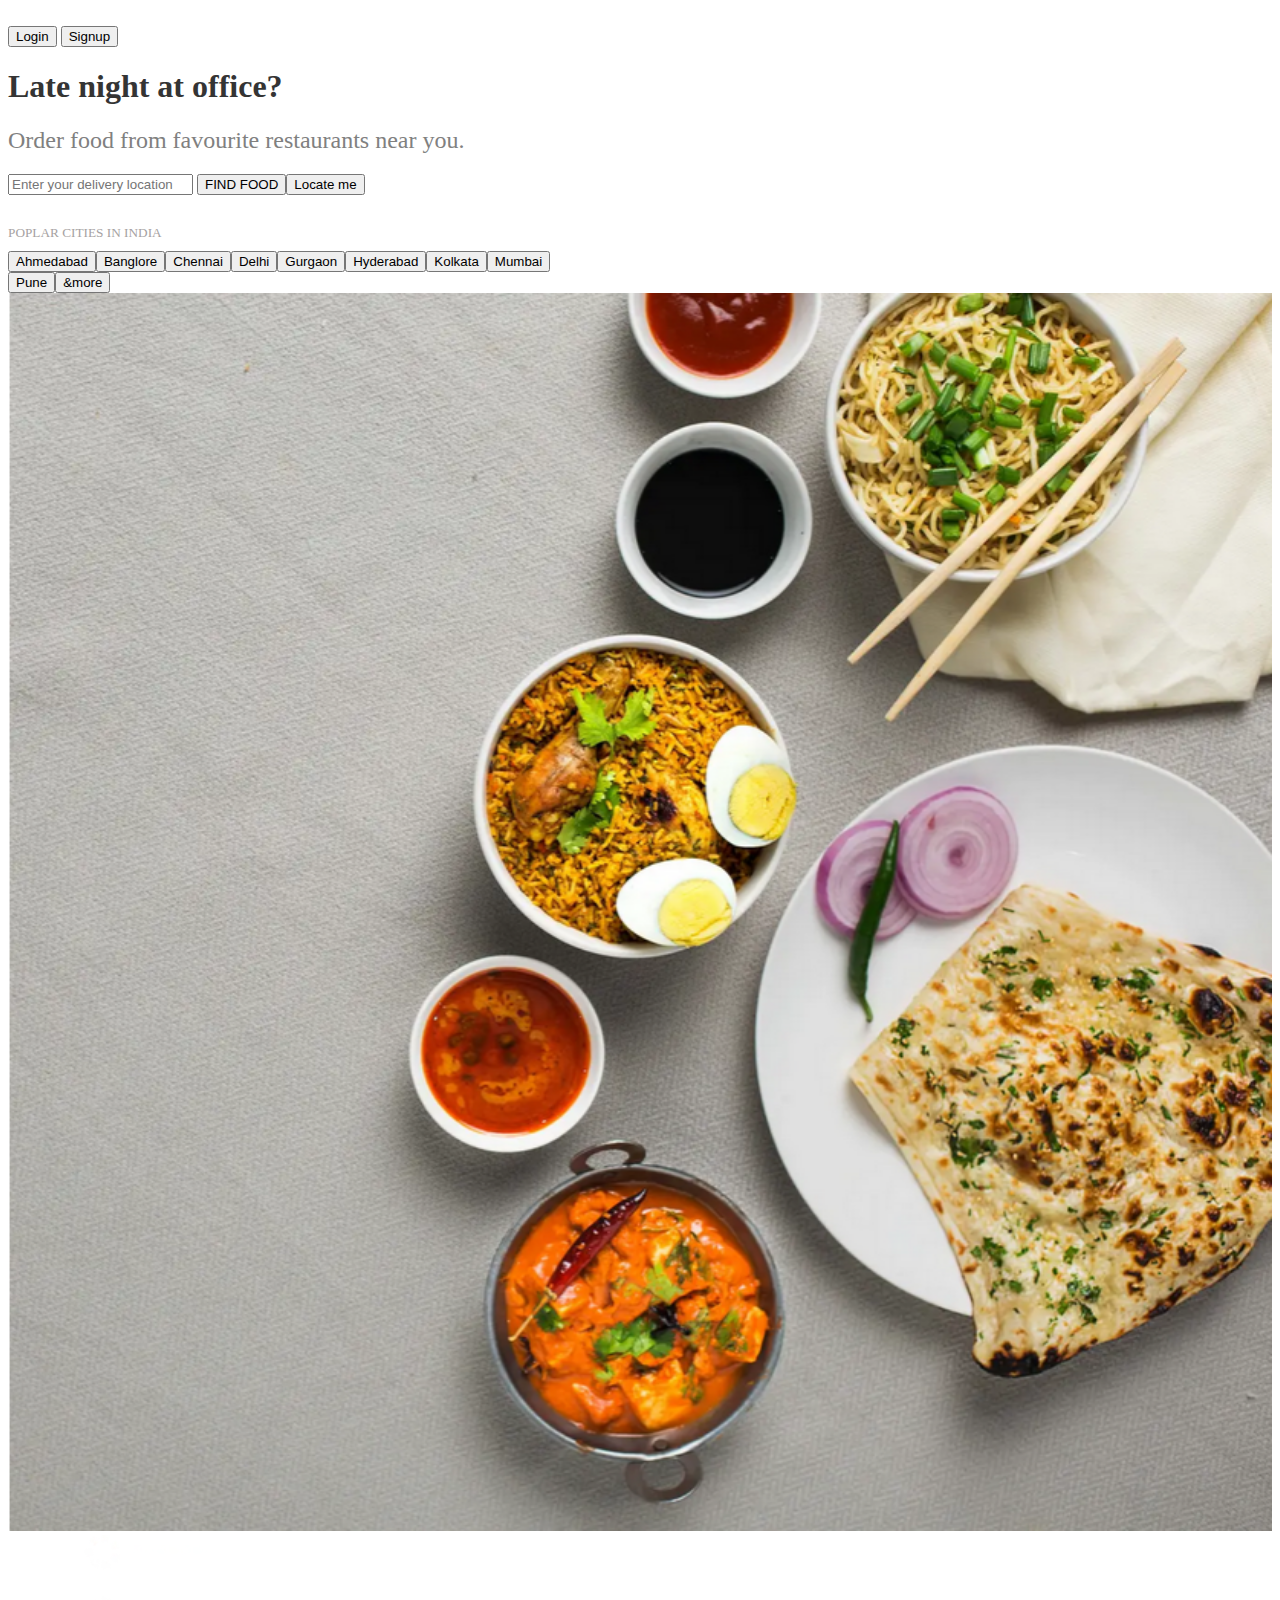
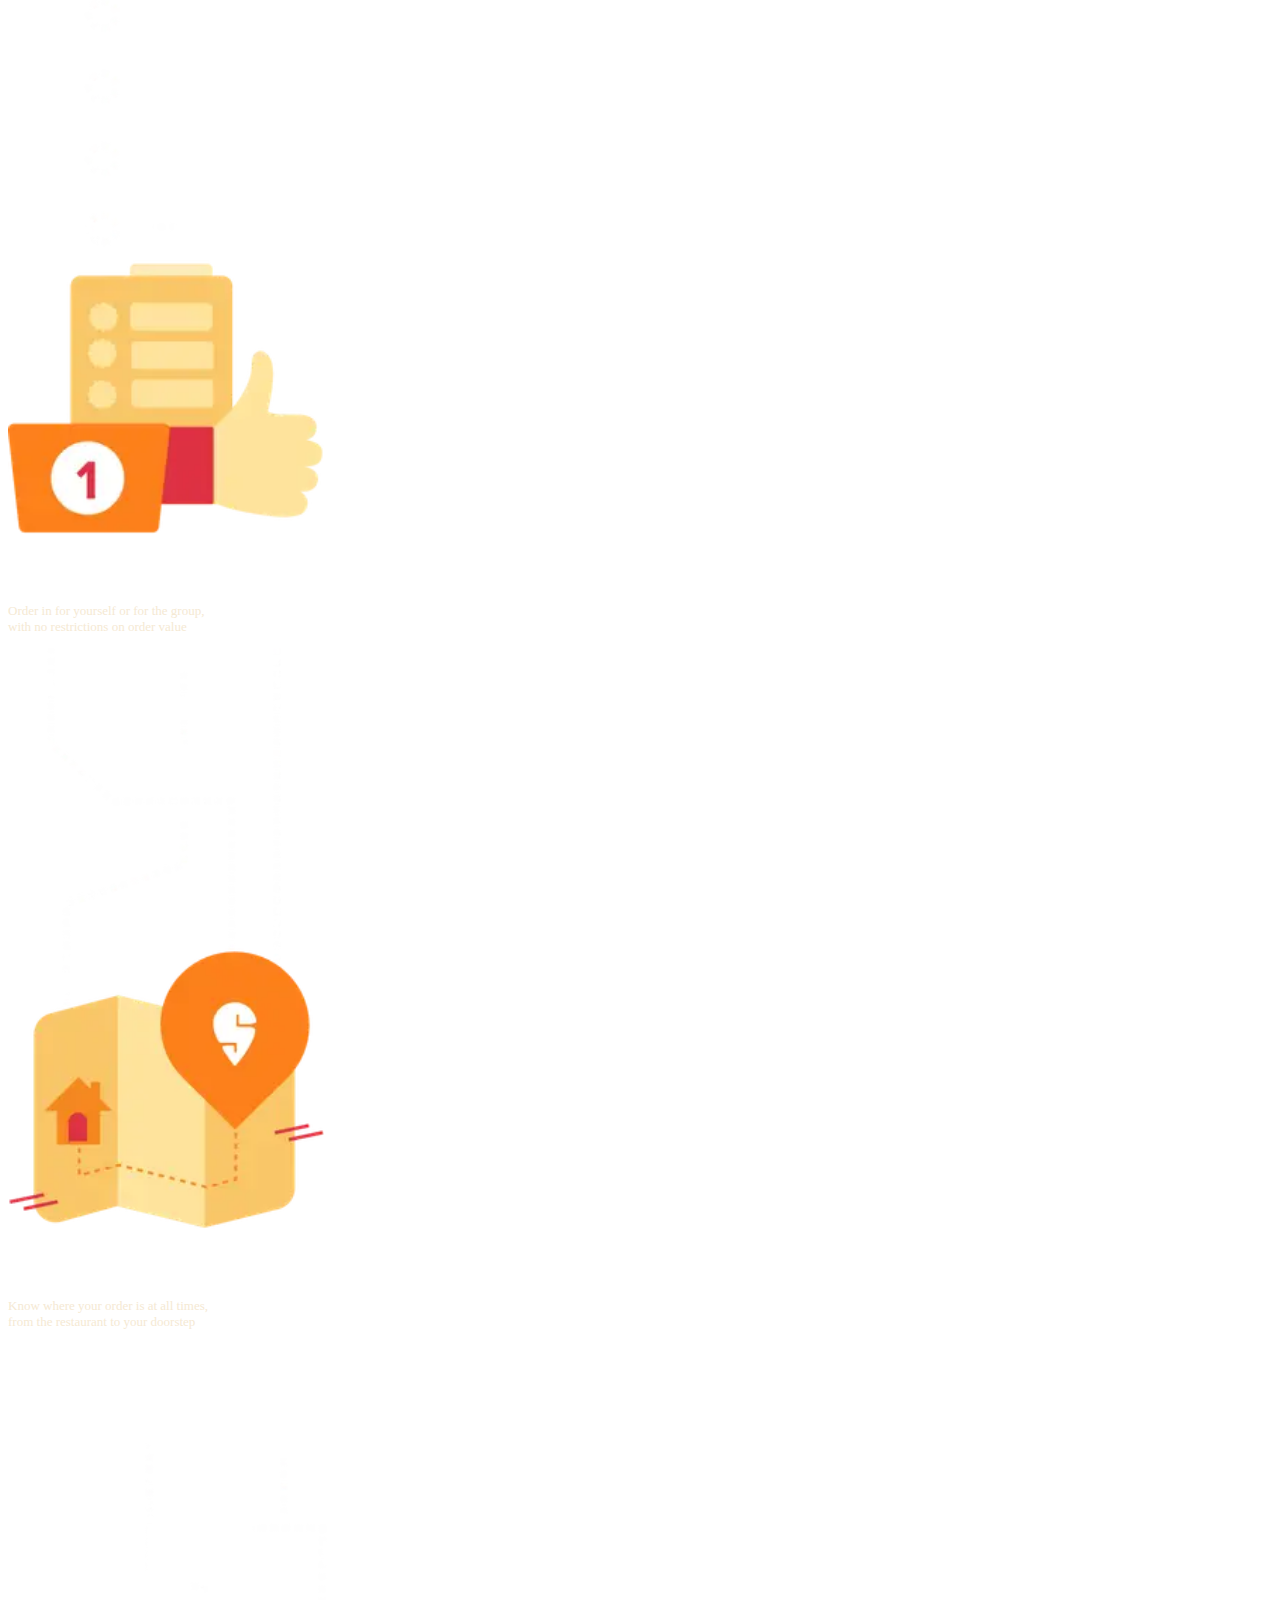
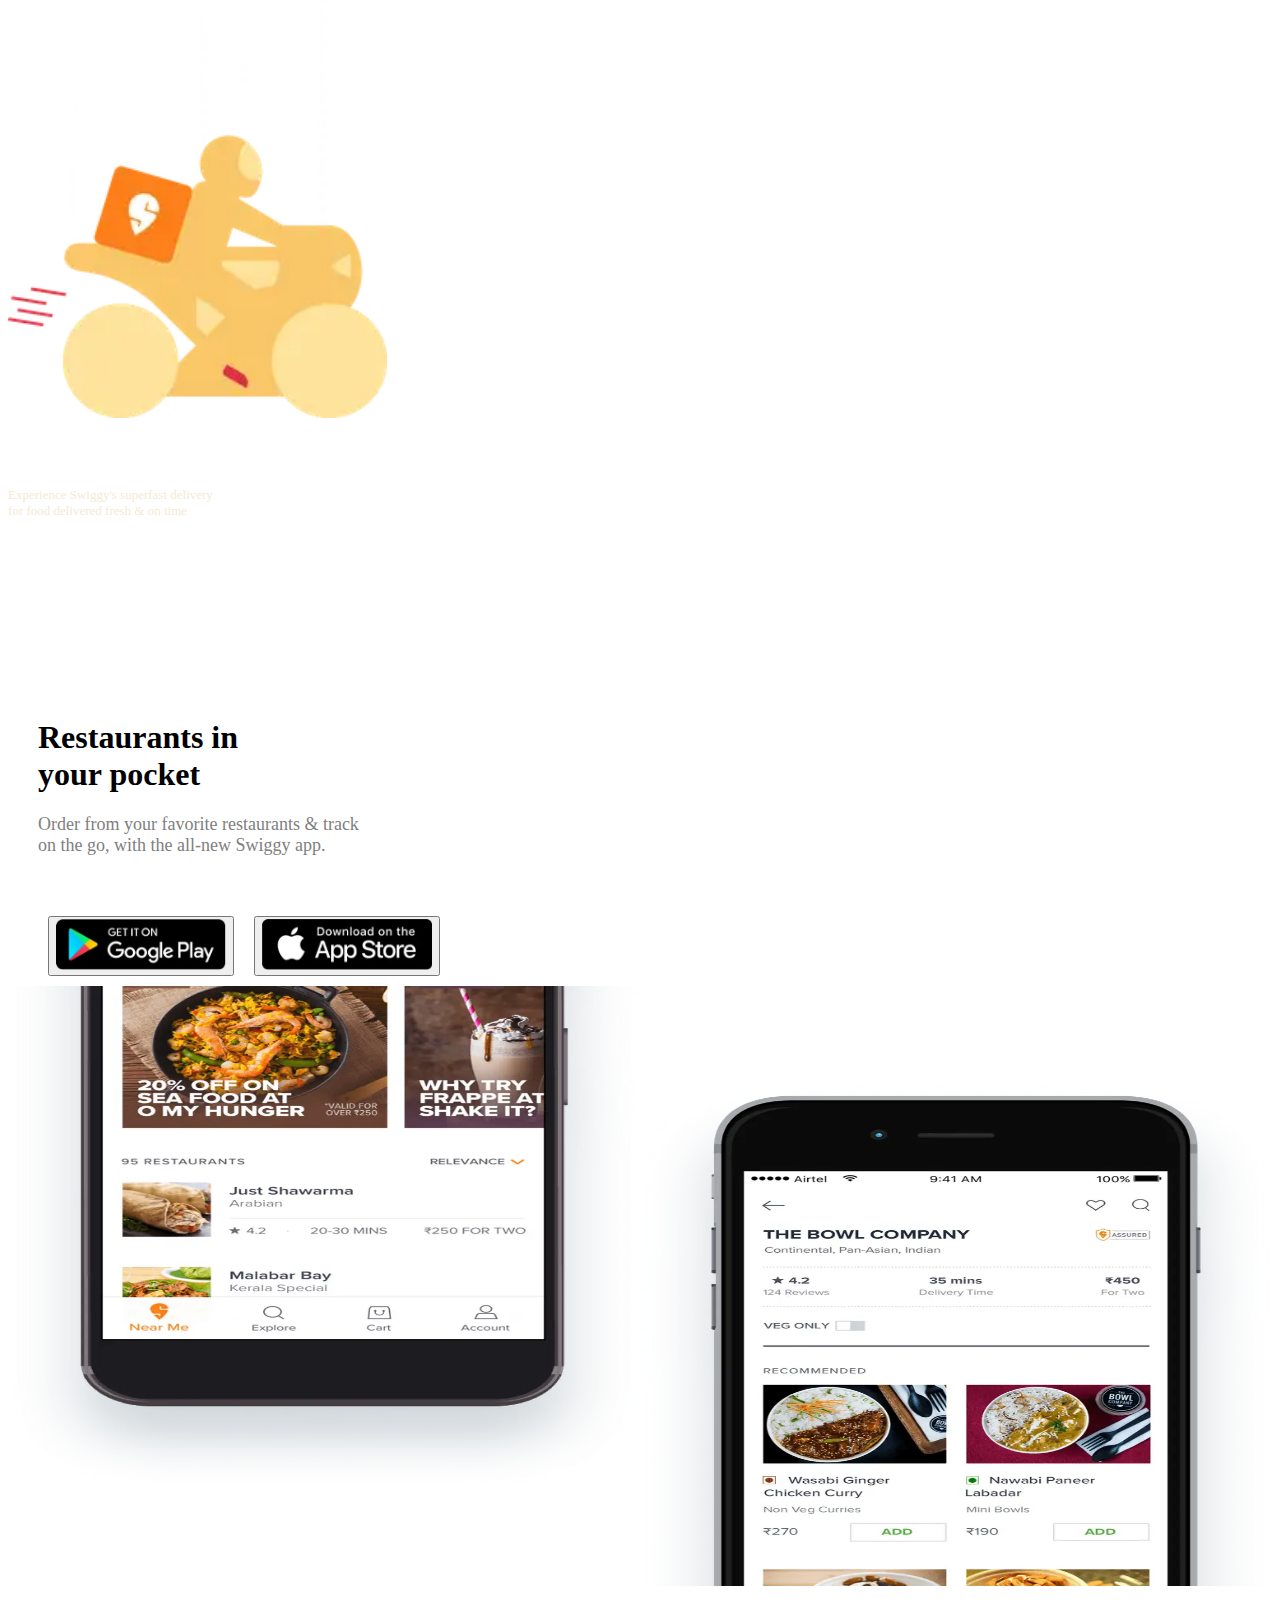
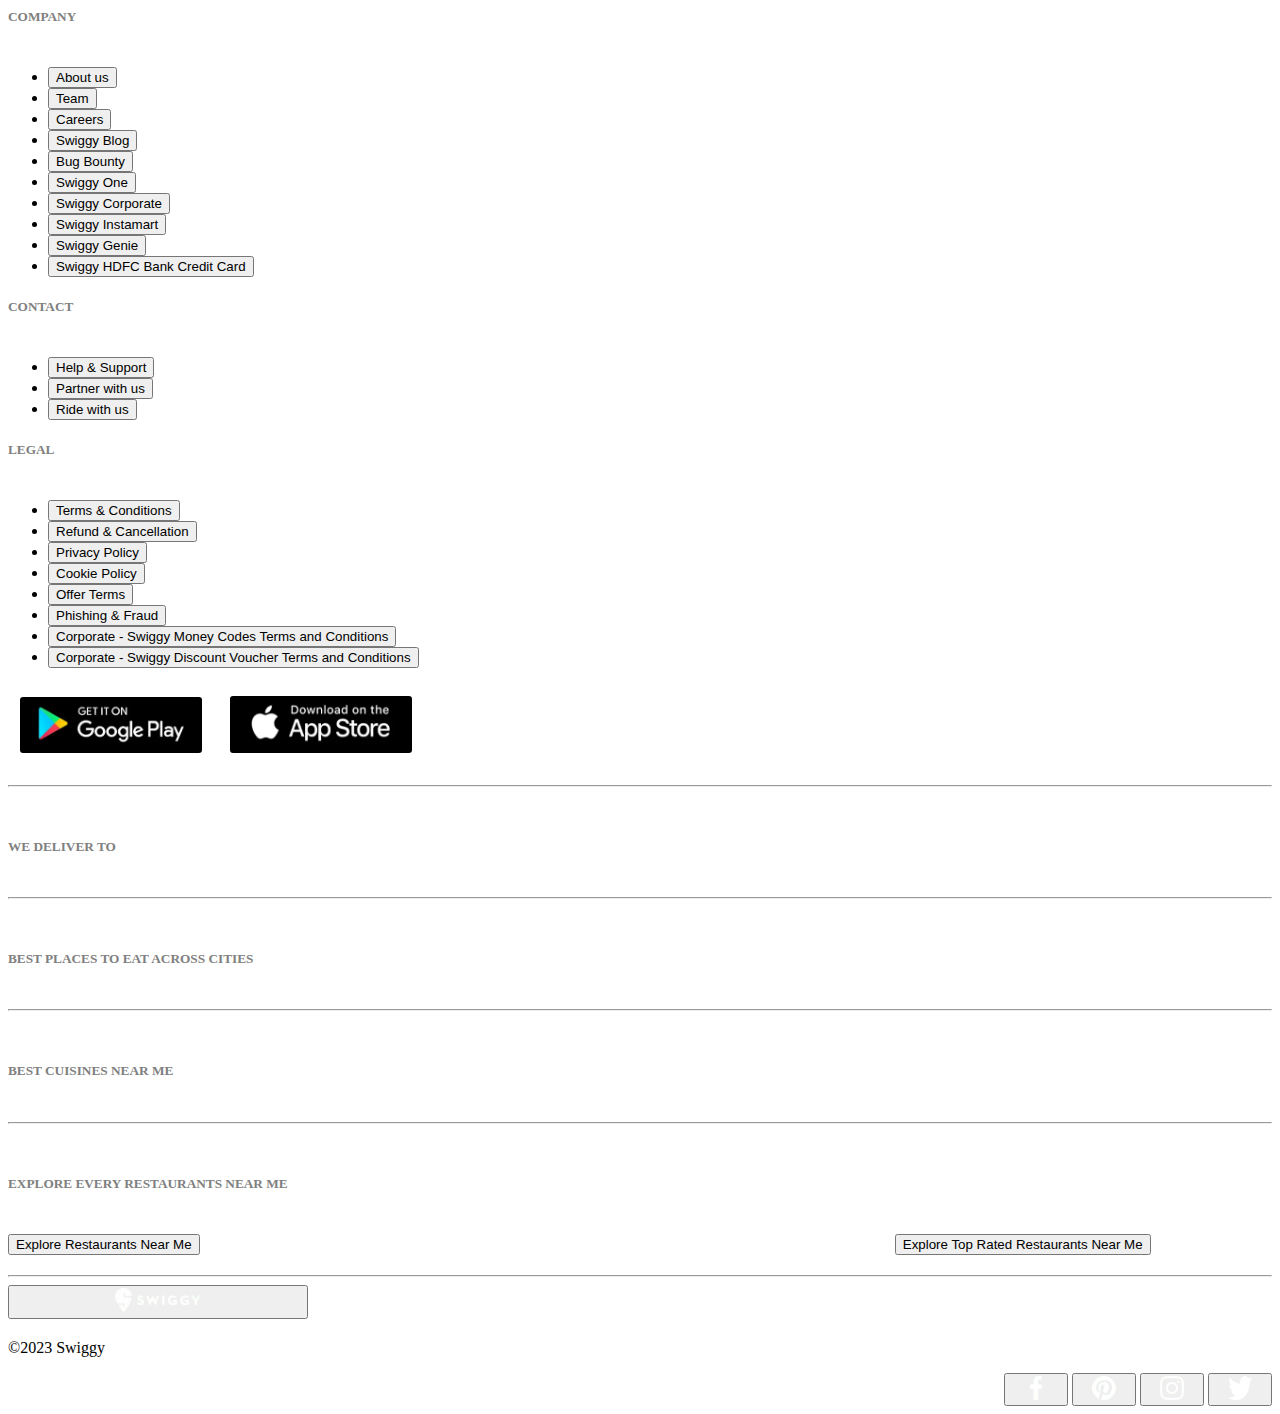
==== SwiggyClone/index.html @ fc8838cc "adding video" ====
<!DOCTYPE html>
<html lang="en">
  <head>
    <meta charset="UTF-8" />
    <meta name="viewport" content="width=device-width, initial-scale=1.0" />
    <title>Swiggy Clone</title>
    <link rel="stylesheet" href="./assets/css/landingstyle.css" />
    <!-- <link rel="stylesheet" href="./assets/css/main.css"> -->
    <!-- <link rel="stylesheet" href="./assets/css/signin.css"> -->
  </head>
  <body>
    <div id="root">
      <!--Top Section containing all the elements in the inital window-->
      <div id="top" class="top">
        <!--Left side elements-->
        <div id="topleft" class="topleft">
          <div class="toppest">
            <div class="logo">
              <img
                src="https://upload.wikimedia.org/wikipedia/en/1/12/Swiggy_logo.svg"
                alt=""
              />
            </div>
            <!--login and signup button-->
            <div class="landsButton">
              <button
                id="loginButton"
                class="loginButton"
                onclick="redirectToLogin()"
              >
                Login
              </button>
              <button
                id="signupButton"
                class="signupButton"
                onclick="redirectToSignup()"
              >
                Signup
              </button>
            </div>
          </div>
          <!--Changing headings-->
          <h1 style="font-size: xx-large; color: #343434" id="changingHeading">
            Late night at office?
          </h1>
          <p
            style="
              margin-top: 10px;
              margin-bottom: 20px;
              color: gray;
              font-size: x-large;
            "
          >
            Order food from favourite restaurants near you.
          </p>

          <!--Text-box for sharing location-->

          <div style="display: flex; margin-top: 20px">
            <form id="deliveryForm" onsubmit="submitForm(event)">
              <input
                class="deliveryLocation"
                type="text"
                id="deliveryLocation"
                placeholder="Enter your delivery location"
                required
              />
              <input
                id="findFood"
                class="findFood"
                type="submit"
                value="FIND FOOD"
              />
            </form>
            <button class="locateMe">Locate me</button>
          </div>

          <h5
            style="
              color: rgb(166, 162, 162);
              font-weight: lighter;
              margin-bottom: 10px;
              margin-top: 30px;
            "
          >
            POPLAR CITIES IN INDIA
          </h5>
          <div style="display: flex">
            <button class="topPlace1">Ahmedabad</button>
            <button class="topPlace2">Banglore</button>
            <button class="topPlace1">Chennai</button>
            <button class="topPlace2">Delhi</button>
            <button class="topPlace1">Gurgaon</button>
            <button class="topPlace2">Hyderabad</button>
            <button class="topPlace1">Kolkata</button>
            <button class="topPlace2">Mumbai</button>
          </div>
          <div style="display: flex">
            <button class="topPlace1">Pune</button>
            <button class="topPlace2">&more</button>
          </div>
        </div>
        <!--The image in the right side of the initial window-->
        <div class="topright">
          <img
            style="width: 100%"
            src="./assets/img/landingpage/landingpage1.png"
            alt=""
          />
        </div>
      </div>
      <!--Second section-->
      <div class="section2">
        <div class="section2-1">
          <img
            style="width: 25%"
            src="./assets/img/landingpage/nominimumorder.webp"
            alt=""
          />
          <h3 style="color: white; margin-top: 30px; margin-bottom: 10px">
            No Minimum Order
          </h3>
          <p style="color: rgb(245, 233, 211); font-size: small">
            Order in for yourself or for the group, <br />with no restrictions
            on order value
          </p>
        </div>
        <div class="section2-1">
          <img
            style="width: 25%"
            src="./assets/img/landingpage/liveorder.webp"
            alt=""
          />
          <h3 style="color: white; margin-top: 30px; margin-bottom: 10px">
            Live Order Tracking
          </h3>
          <p
            style="
              color: rgb(245, 233, 211);
              font-size: small;
              padding-bottom: 100px;
            "
          >
            Know where your order is at all times, <br />from the restaurant to
            your doorstep
          </p>
        </div>
        <div class="section2-1">
          <img
            style="width: 30%"
            src="./assets/img/landingpage/lightningfast.webp"
            alt=""
          />
          <h3 style="color: white; margin-top: 30px; margin-bottom: 10px">
            Ligtning-Fast Delivery
          </h3>
          <p style="color: rgb(245, 233, 211); font-size: small">
            Experience Swiggy's superfast delivery <br />for food delivered
            fresh & on time
          </p>
        </div>
      </div>

      <!--Section containing the playstore and appstore buttons-->

      <div class="section3">
        <div style="flex: 1; margin-top: 200px; margin-left: 30px">
          <h1>Restaurants in <br />your pocket</h1>
          <p style="color: gray; font-size: large; margin-top: 20px">
            Order from your favorite restaurants & track <br />on the go, with
            the all-new Swiggy app.
          </p>
          <!--Playstore Button-->
          <div style="display: flex; margin-top: 50px; margin-right: 100px">
            <button id="playStore" style="margin: 10px">
              <a
                href="https://play.google.com/store/apps/details?id=in.swiggy.android&referrer=utm_source%3Dswiggy%26utm_medium%3Dheader"
                target="_blank"
              >
                <img
                  style="width: 170px"
                  src="./assets/img/landingpage/play_ip0jfp.webp"
                  alt=""
                />
              </a>
            </button>
            <!--appstore button-->
            <button id="appStore" style="margin: 10px">
              <a
                href="https://itunes.apple.com/in/app/id989540920?referrer=utm_source%3Dswiggy%26utm_medium%3Dhomepage"
                target="_blank"
              >
                <img
                  style="width: 170px"
                  src="./assets/img/landingpage/iOS_ajgrty.webp"
                  alt=""
                />
              </a>
            </button>
          </div>
        </div>
        <!--Images of phone-->
        <div style="flex: 1; display: flex">
          <img
            style="flex: 1; width: 360px; height: 500px"
            src="./assets/img/landingpage/pixel_wbdy4n.webp"
            alt=""
          />
          <img
            style="flex: 1; width: 360px; height: 500px; margin-top: 100px"
            src="./assets/img/landingpage/iPhone_wgconp_j0d1fn.webp"
            alt=""
          />
        </div>
      </div>

      <!--Footer section-->
      <div class="footer">
        <div class="footer1">
          <div id="company" class="footer-1List">
            <h5 style="padding-bottom: 20px; color: gray">COMPANY</h5>
            <ul id="companyList"></ul>
          </div>
          <div id="contact" class="footer-1List">
            <h5 style="padding-bottom: 20px; color: gray">CONTACT</h5>
            <ul id="contactList"></ul>
          </div>
          <div id="legal" class="footer-1List">
            <h5 style="padding-bottom: 20px; color: gray">LEGAL</h5>
            <ul id="legalList"></ul>
          </div>
          <div class="footer1-buttons">
            <button
              id="playStore"
              style="
                margin: 10px;
                background-color: black;
                border: 2px solid white;
                border-radius: 5px;
              "
            >
              <a
                href="https://play.google.com/store/apps/details?id=in.swiggy.android&referrer=utm_source%3Dswiggy%26utm_medium%3Dheader"
                target="_blank"
              >
                <img
                  style="width: 170px"
                  src="./assets/img/landingpage/play_ip0jfp.webp"
                  alt=""
              /></a>
            </button>
            <button
              id="appStore"
              style="
                margin: 10px;
                background-color: black;
                border: 2px solid white;
                border-radius: 5px;
              "
            >
              <a
                href="https://itunes.apple.com/in/app/id989540920?referrer=utm_source%3Dswiggy%26utm_medium%3Dhomepage"
                target="_blank"
              >
                <img
                  style="width: 170px"
                  src="./assets/img/landingpage/iOS_ajgrty.webp"
                  alt=""
              /></a>
            </button>
          </div>
        </div>
        <hr style="margin-top: 20px" />
        <!--We deliver to section-->
        <h5 style="padding-top: 30px; padding-bottom: 20px; color: gray">
          WE DELIVER TO
        </h5>
        <div class="weDeliver">
          <ul style="flex: 1" id="wedeliverList1"></ul>
          <ul style="flex: 1" id="wedeliverList2"></ul>
          <ul style="flex: 1" id="wedeliverList3"></ul>
          <ul style="flex: 0.6" id="wedeliverList4"></ul>
        </div>
        <!--Best places to eat section-->
        <hr style="margin-top: 20px" />
        <h5 style="padding-top: 30px; padding-bottom: 20px; color: gray">
          BEST PLACES TO EAT ACROSS CITIES
        </h5>
        <div class="weDeliver">
          <ul style="flex: 1" id="bestPlacesList1"></ul>
          <ul style="flex: 1" id="bestPlacesList2"></ul>
          <ul style="flex: 1" id="bestPlacesList3"></ul>
          <ul style="flex: 1" id="bestPlacesList4"></ul>
        </div>
        <!--Best Cuisines-->
        <hr style="margin-top: 20px" />
        <h5 style="padding-top: 30px; padding-bottom: 20px; color: gray">
          BEST CUISINES NEAR ME
        </h5>
        <hr style="margin-top: 20px" />
        <h5 style="padding-top: 30px; padding-bottom: 20px; color: gray">
          EXPLORE EVERY RESTAURANTS NEAR ME
        </h5>
        <div style="display: flex">
          <button class="cList">Explore Restaurants Near Me</button>
          <button class="cList" style="margin-left: 55%">
            Explore Top Rated Restaurants Near Me
          </button>
        </div>
        <!--The bottom section-->
        <hr style="margin-top: 20px" />
        <div class="bottom">
          <button style="flex: 1" class="cList" onclick="scrollToTop()">
            <img
              style="width: 30%"
              src="./assets/img/landingpage/Logo_f5xzza.webp"
              alt=""
            />
          </button>

          <p style="flex: 1; margin-top: 20px">©2023 Swiggy</p>
          <div style="flex: 1; text-align: right">
            <!--Social Media Accounts-->
            <button id="redirectToFacebook" class="cList">
              <a href="https://www.facebook.com/swiggy.in" target="_blank">
                <img
                  style="width: 50%"
                  src="./assets/img/landingpage/icon-facebook_tfqsuc.webp"
                  alt=""
                />
              </a>
            </button>
            <button class="cList">
              <a href="https://pinterest.com/swiggyindia" target="_blank">
                <img
                  style="width: 50%"
                  src="./assets/img/landingpage/icon-pinterest_kmz2wd.webp"
                  alt=""
              /></a>
            </button>
            <button class="cList">
              <a href="https://instagram.com/swiggyindia/" target="_blank">
                <img
                  style="width: 50%"
                  src="./assets/img/landingpage/icon-instagram_b7nubh.webp"
                  alt=""
              /></a>
            </button>
            <button class="cList">
              <a href="https://twitter.com/swiggy" target="_blank">
                <img
                  style="width: 50%"
                  src="./assets/img/landingpage/icon-twitter_gtq8dv.webp"
                  alt=""
                />
              </a>
            </button>
          </div>
        </div>
      </div>
    </div>
    <script src="./assets/js/landingscript.js"></script>
    <!-- <script src="./assets/js/signin.js"></script> -->
  </body>
</html>
---- SwiggyClone/assets/css/main.css ----
@import url('https://fonts.googleapis.com/css2?family=Poppins:ital,wght@0,100;0,200;0,300;0,400;0,500;0,600;0,700;0,800;0,900;1,100;1,200;1,300;1,400;1,500;1,600;1,700;1,800;1,900&display=swap');


* {
    margin: 0;
    padding: 0;
    box-sizing: border-box;
    font-family: 'Poppins', sans-serif;
    scroll-behavior: smooth;

}


:root {

    --primary-color: #fc8019;
    --secondary-color: rgba(2, 6, 12, 0.6);
    --third-color: rgba(255, 255, 255, 0.6);

}


.section {
    padding: 40px 115px;
}



/* ==============Navigation Bar========== */

header {
    z-index: 99999;
    width: 100%;
    position: fixed;
    top: 0;
    left: 0;
    backdrop-filter: blur(20px);
    transition: .6s ease;
}


.nav-bar-container {
    display: flex;
    position: relative;
    background: rgb(255, 255, 255);
    height: 80px;
    box-shadow: rgba(0, 0, 0, 0.1) 0px 10px 15px -3px, rgba(0, 0, 0, 0.05) 0px 4px 6px -2px;
    /* margin-bottom: 100px; */


}


.nav-bar .logo {
    position: absolute;
    left: 10px;
    top: 12px;
}

.nav-bar .logo img {

    width: 35px;
    position: absolute;
    left: 70px;

}


.nav-bar .address {
    display: flex;
    position: absolute;
    left: 170px;
    top: 24px;
}



.nav-bar p {
    text-decoration: underline;
    font-size: 16px;
    font-weight: 510;
    /* margin-top: 15px; */
}

.nav-bar span {
    margin-top: 1px;
    margin-left: 10px;
    font-size: 15px;
    color: var(--secondary-color);
}



.nav-bar .nav-items {
    display: flex;
    list-style: none;
    position: absolute;
    right: 80px;
    top: 28px;
    color: var(--secondary-color);

}

.nav-bar .nav-items li {
    margin-left: 45px;
    transition: 0.3s ease;

}

.nav-bar .nav-items i {
    margin: 3px;
}

.nav-bar .address span i {
    color: var(--primary-color);
    margin-left: 3px;
    font-weight: 650;
}


.nav-bar .nav-items :hover {
    color: var(--primary-color);
    cursor: pointer;
}


/* ==============Offers========== */

.offers {
    margin-top: 70px;
}

.offer-container {
    display: flex;
    overflow: scroll;
    overflow-y: hidden;
}

.offer-title {
    margin: 18px 0;
    font-size: 23px;
}

.offer-container .offer-box .offer-img {

    width: 400px;
    height: 250px;
    margin-right: 20px;
    /* padding: 20px; */
    border-radius: 20px;
    /* background-color: #000000; */
}




/*============== Whats on your mind ===================*/


.whats-on-container {
    display: flex;
    overflow: scroll;
    overflow-y: hidden;
}

.whats-on-title {
    margin: 18px 0;
    font-size: 23px;
}


.whats-on-container .whats-on-box {
    display: block;
    align-items: center;
    /* text-align: center; */

}


.whats-on-container .whats-on-box img {

    width: 120px;
    height: 150px;
    border-radius: 50%;
    margin-right: 60px;

}


.whats-on-container .whats-on-box .item-name {
    margin-top: 3px;
    font-size: 20px;
    margin-left: 26px;
    color: #282c3f;
}





/*================ Top Restaurants =================*/


.top-rest-container {
    display: flex;
    overflow: scroll;
    overflow-y: hidden;
}

.top-rest-title {
    margin: 18px 0;
    font-size: 23px;
}


.top-rest-container .top-rest-box {
    display: block;
    align-items: center;
    /* text-align: center; */

}


.top-rest-container .top-rest-box img {

    width: 280px;
    height: 160px;
    border-radius: 15px;
    margin-right: 30px;

}


.top-rest-container .top-rest-box .item-name {
    margin-top: 3px;
    font-size: 18px;
    margin-left: 6px;
    color: #404041;
}

.top-rest-container .top-rest-box p i {
    background-color: rgb(2, 129, 36);
    padding: 4px;
    border-radius: 50%;
    color: rgb(255, 255, 255);
    font-size: 12px;
    font-weight: 550;
    margin-left: 6px;

}


.top-rest-container .top-rest-box .rating {
    font-size: 16px;
    font-weight: 515;
}


.top-rest-container .top-rest-box .category {

    font-size: 17px;
    margin-left: 6px;
    color: var(--secondary-color);

}

.top-rest-container .top-rest-box .location {

    font-size: 17px;
    margin-left: 6px;
    color: var(--secondary-color);

}





/*======== Restaurants With Online Delivery =========*/


.rest-online-container {
    display: grid;
    grid-template-columns: auto auto auto auto;
    row-gap: 20px;
    /* overflow: scroll; */
    /* overflow-y: hidden; */
}

.rest-online-title {
    margin-top: 18px;

    font-size: 23px;
}



.rest-online .filter-container {
    display: flex;
}

.rest-online .filter-container .filter-btn {

    /* background-color: #d2d2d3; */
    margin: 30px 6px;
    border: 1px solid var(--secondary-color);
    color: var(--secondary-color);
    padding: 8px 15px;
    border-radius: 40px;
    font-size: 13px;
    cursor: pointer;
}




.rest-online-container .rest-online-box {
    display: block;
    align-items: center;
    /* text-align: center; */

}


.rest-online-container .rest-online-box img {

    width: 230px;
    height: 140px;
    border-radius: 15px;
    margin-right: 30px;

}


.rest-online-container .rest-online-box .item-name {
    margin-top: 3px;
    font-size: 18px;
    margin-left: 6px;
    color: #404041;
}

.rest-online-container .rest-online-box p i {
    background-color: rgb(2, 129, 36);
    padding: 4px;
    border-radius: 50%;
    color: rgb(255, 255, 255);
    font-size: 12px;
    font-weight: 550;
    margin-left: 6px;

}


.rest-online-container .rest-online-box .rating {
    font-size: 16px;
    font-weight: 515;
}


.rest-online-container .rest-online-box .category {

    font-size: 17px;
    margin-left: 6px;
    color: var(--secondary-color);

}

.rest-online-container .rest-online-box .location {

    font-size: 17px;
    margin-left: 6px;
    color: var(--secondary-color);

}








/* =================Best Places to Eat =================*/

.best-places-container {
    display: grid;
    grid-template-columns: auto auto auto auto;
    row-gap: 20px;
}

.best-places-title {
    margin-top: 18px;
    margin-bottom: 20px;
    font-size: 23px;
}

.best-places-container .best-places-box {
    display: block;
    align-items: center;
    border: 1px solid #dadada;
    /* margin-right: 15px; */
    padding: 10px 20px;
    margin-right: 14px;
    border-radius: 10px;
    /* text-align: center; */
    cursor: pointer;
}

.best-places-container .best-places-box a {
    font-size: 13.5px;
    color: var(--secondary-color);
}






/* =================Best Cuisines =================*/

.best-cuisines-container {
    display: grid;
    grid-template-columns: auto auto auto auto;
    row-gap: 20px;
}

.best-cuisines-title {
    margin-top: 18px;
    margin-bottom: 20px;
    font-size: 23px;
}

.best-cuisines-container .best-cuisines-box {
    display: block;
    align-items: center;
    border: 1px solid #dadada;
    /* margin-right: 15px; */
    padding: 10px 20px;
    margin-right: 14px;
    border-radius: 10px;
    /* text-align: center; */
    cursor: pointer;

}

.best-cuisines-container .best-cuisines-box a {
    font-size: 13.5px;
    color: var(--secondary-color);
}


/* ==========Footer=========== */

.footer .footer-container {
    display: block;
}


.footer-container .top-section {

    display: flex;
    background-color: rgb(240, 240, 245);
    position: relative;
}


.footer-container .top-section .top-left {

    /* width: 60%; */
    padding-left: 150px;
    padding-top: 20px;
    padding-bottom: 20px;
}

.footer-container .top-section .top-left h3 {


    font-size: 24px;
    font-weight: 800;
    line-height: 32px;
    letter-spacing: -0.6px;
    color: rgba(2, 6, 12, 0.75);

}


.footer-container .top-section .top-right {

    display: flex;
    position: absolute;
    right: 150px;
    top: 20px
}

.footer-container .top-section .top-right img {

    width: 140px;
    height: 50px;
    margin: 5px;

}



/* bottom section */
.footer-container .bottom-section {

    display: flex;
    justify-content: space-between;
    background-color: rgb(2, 6, 12);
    /* position: relative; */
    padding-left: 170px;
    padding-right: 170px;
    padding-top: 60px;
}


.footer-container .bottom-section .bottom-1 .footer-branding {
    display: flex;
}

.footer-container .bottom-section .bottom-1 img {
    width: 30px;
    margin-right: 15px;
    margin-bottom: 5px;
}


.footer-container .bottom-section .bottom-1 h2 {

    font-size: 27px;
    color: #fff;

}

.footer-container .bottom-section .bottom-1 p {

    font-size: 14px;
    color: var(--third-color);

}



.footer-container .bottom-section .bottom-2 {
    display: flex;
    flex-direction: column;
    /* margin: 40px; */
}

.footer-container .bottom-section .bottom-2 h3 {
    color: #dadada;
    font-size: 17px;
}

.footer-container .bottom-section .bottom-2 a {
    font-size: 14px;

    color: var(--third-color);
    text-decoration: none;
    margin: 5px 0px;
}


.footer-container .bottom-section .bottom-3 {
    display: flex;
    flex-direction: column;
    /* margin: 40px; */
}

.footer-container .bottom-section .bottom-3 h3 {
    color: #dadada;
    font-size: 17px;
}

.footer-container .bottom-section .bottom-3 a {
    font-size: 14px;

    color: var(--third-color);
    text-decoration: none;
    margin: 5px 0px;
}

.footer-container .bottom-section .bottom-3 .top,
.bottom {
    display: flex;
    flex-direction: column;
    margin-bottom: 30px;
}


.footer-container .bottom-section .bottom-4 {
    display: flex;
    flex-direction: column;
    /* margin: 40px; */
}

.footer-container .bottom-section .bottom-4 h3 {
    color: #dadada;
    font-size: 17px;
}

.footer-container .bottom-section .bottom-4 a {
    font-size: 14px;

    color: var(--third-color);
    text-decoration: none;
    margin: 5px 0px;
}






/* MELWIN CSS */

/* *{
    margin: 0;
    padding: 0;
}
body{

    font-family: 'Poppins', sans-serif;
    
    margin: 0;
    padding: 0;
    
} */
button {
    border-style: none;
    font-family: 'Franklin Gothic Medium', 'Arial Narrow', Arial, sans-serif;
    cursor: pointer;
}

ul {
    list-style: none;
}

/*The contents of the initial window*/

.top {
    display: flex;
    padding-left: 20px;
    justify-content: center;
}

.topleft {
    margin-top: 70px;
    flex: 7;
    margin-left: 10px;
}

.toppest {
    display: flex;
    flex: 1;
    margin-bottom: 50px;
}

.logo {
    flex: 1;
}

.landsButton {
    margin-left: 100px;
    display: flex;
    flex: 1;

}

.signupButton {
    background-color: black;
    color: white;
    width: 120px;
    height: 50px;
    font-size: large;
}

.loginButton {
    background-color: white;
    width: 120px;
    height: 50px;
    font-size: large;
}

.topright {
    flex: 6;
    margin-left: 30px;

}

.location {
    display: flex;
    margin-bottom: 30px;
    margin-top: 30px;
}

.locationEntry {
    display: flex;

}

.deliveryLocation {
    border: none;
    border-top: 1px solid rgb(184, 184, 184);
    border-left: 1px solid rgb(184, 184, 184);
    border-bottom: 1px solid rgb(184, 184, 184);
    flex: 2;
    padding-left: 10px;
    position: relative;
    width: 470px;
    color: gray;
    font-size: medium;
    font-weight: bold;
}

.deliveryLocation:focus {
    outline: none;
    border-top: 1px solid #fc8019;
    border-bottom: 1px solid #fc8019;
    border-left: 1px solid #fc8019;
}

.locateMe {
    margin-left: 400px;
    margin-top: 15px;
    text-align: right;
    border-style: none;
    padding: 5px;
    background-color: white;
    color: grey;
    position: absolute;

}

.findFood {
    text-align: center;
    background-color: #fc8019;
    color: white;
    padding: 20px;
    width: 130px;
    font-size: medium;
    font-weight: bold;
}

.topPlace1 {
    background-color: white;
    color: gray;
    margin: 5px;
    font-weight: bold;
    font-size: medium;
}

.topPlace2 {
    background-color: white;
    color: rgb(183, 181, 181);
    margin: 5px;
    font-size: medium;
}

/*The seconsd section*/

.section2 {
    background-color: rgb(43, 30, 22);
    display: flex;
    margin-top: -4px;
    padding-top: 5px;
}

.section2-1 {
    flex: 1;
    text-align: center;

}

.section3 {
    display: flex;

}

/*Footer section*/

/* .footer {
    padding: 20px;
    padding-top: 100px;
    background-color: black;
    color: white;

}

.footer1 {
    display: flex;
} */

/*This class is used throughout the footer for buttons*/
.cList {
    color: white;
    background-color: black;
    padding-top: 15px;
    font-size: medium;
    text-align: left;

    font-family: 'Poppins', sans-serif;
}

.cList:hover {
    font-weight: bold;
}


.footer-1List {
    flex: 3;
}

.footer1-buttons {
    flex: 2
}

/*We Deliver To Section*/
.weDeliver {
    display: flex;
    padding: 20px;
}

/*Bottom section*/
.bottom {
    text-align: center;
    margin-top: 30px;
    display: flex;
}

/* MELWIN CSS ENDS*/









/* GEEVARGHESE */

/* * {
    margin: 0;
    padding: 0;
} */



.login-signup-section button {
    border-style: none;
    font-family: 'Franklin Gothic Medium', 'Arial Narrow', Arial, sans-serif;
    cursor: pointer;
}

.login-signup-section ul {
    list-style: none;
}

/*The contents of the initial window*/

.login-signup-section .top {
    display: flex;
    padding-left: 20px;
    justify-content: center;
}

.login-signup-section .topleft {
    margin-top: 70px;
    flex: 7;
    margin-left: 10px;
}

.login-signup-section .toppest {
    display: flex;
    flex: 1;
    margin-bottom: 50px;
}

.login-signup-section .logo {
    flex: 1;
}

.login-signup-section .landsButton {
    margin-left: 100px;
    display: flex;
    flex: 1;

}

.login-signup-section .signupButton {
    background-color: black;
    color: white;
    width: 120px;
    height: 50px;
    font-size: large;
}

.login-signup-section .loginButton {
    background-color: white;
    width: 120px;
    height: 50px;
    font-size: large;
}

.login-signup-section .topright {
    flex: 6;
    margin-left: 30px;

}

.login-signup-section .location {
    display: flex;
    margin-bottom: 30px;
    margin-top: 30px;
}

.login-signup-section .locationEntry {
    display: flex;

}

.login-signup-section .deliveryLocation {
    border: none;
    border-top: 1px solid rgb(184, 184, 184);
    border-left: 1px solid rgb(184, 184, 184);
    border-bottom: 1px solid rgb(184, 184, 184);
    flex: 2;
    padding-left: 10px;
    position: relative;
    width: 470px;
    color: gray;
    font-size: medium;
    font-weight: bold;
}

.login-signup-section .deliveryLocation:focus {
    outline: none;
    border-top: 1px solid #fc8019;
    border-bottom: 1px solid #fc8019;
    border-left: 1px solid #fc8019;
}

.login-signup-section .locateMe {
    margin-left: 400px;
    margin-top: 15px;
    text-align: right;
    border-style: none;
    padding: 5px;
    background-color: white;
    color: grey;
    position: absolute;

}

.login-signup-section .findFood {
    text-align: center;
    background-color: #fc8019;
    color: white;
    padding: 20px;
    width: 130px;
    font-size: medium;
    font-weight: bold;
}

.login-signup-section .topPlace1 {
    background-color: white;
    color: gray;
    margin: 5px;
    font-weight: bold;
    font-size: medium;
}

.login-signup-section .topPlace2 {
    background-color: white;
    color: rgb(183, 181, 181);
    margin: 5px;
    font-size: medium;
}

/*The seconsd section*/

.login-signup-section .section2 {
    background-color: rgb(43, 30, 22);
    display: flex;
    margin-top: -4px;
    padding-top: 5px;
}

.login-signup-section .section2-1 {
    flex: 1;
    text-align: center;

}

.login-signup-section .section3 {
    display: flex;

}

/*Footer section*/

.login-signup-section .footer {
    padding: 20px;
    padding-top: 100px;

    background-color: black;
    color: white;

}

.login-signup-section .footer1 {
    display: flex;
}

/*This class is used throughout the footer for buttons*/
.login-signup-section .cList {
    color: white;
    background-color: black;
    padding-top: 15px;
    font-size: medium;
    text-align: left;

    font-family: 'Poppins', sans-serif;
}

.login-signup-section .cList:hover {
    font-weight: bold;
}


.login-signup-section .footer-1List {
    flex: 3;
}

.login-signup-section .footer1-buttons {
    flex: 2
}

/*We Deliver To Section*/
.login-signup-section .weDeliver {
    display: flex;
    padding: 20px;
}

/*Bottom section*/
.login-signup-section .bottom {
    text-align: center;
    margin-top: 30px;
    display: flex;
}

/* GEEVARGHESE CSS ENDS */







/* BIVINA */

.mainDiv {
    margin: 20px 100px;
    align-items: center;
}

.foodDesc {
    color: #282c3f;
    font: 18px ProximaNova, arial, Helvetica Neue, sans-serif;
    margin-top: 5px;
}

.foodsTitle {
    font-family: "Basis Grotesque Pro";
    font-size: 24px;
    color: #02060CEB;
}

.foodCards {
    border-radius: 20px;
    background-color: white;
    margin: 10px 10px;
    /* box-shadow: 4px 29px #e8e8e8; */
    /* background-image: linear-gradient(to bottom, #f2f2f2 0%, rgba(236, 236, 236, 0) 100%); */
    box-shadow: 0 10px 12px 0 rgba(0, 0, 0, 0.1);
    align-items: center;
    text-align: center;
    padding: 20px 20px;
}

.foodCards img {
    height: 186.66px;
    width: 280px;
    border-radius: 20px;
}

.foodCardsFrame {
    display: grid;
    grid-template-columns: repeat(2, 1fr);
    margin-top: 10px;
    background-color: #f5f6f8;
    margin: 10px 100px;
    padding: 10px 10px;
}


.imageRatingsDiv {
    display: flex;
}

.nameRatingsArrow {
    display: flex;
    justify-content: space-between;
}


.ratingsFrame {
    display: flex;
    color: #3e4152;
    justify-content: space-between;
    margin: 5px;
    border: 1px black;
}

.restaurantTitleBar {
    display: flex;
    justify-content: space-between;
    align-items: center;
}

.restaurantTitleBar img {
    width: 40px;
    height: 20px;
}

.restaurantTitle {
    flex: 5;
}

.restaurantRatings {

    display: flex;
    align-items: center;
    border: 1px solid black;
}

.restaurantBody {
    display: flex;
    justify-content: space-between;
}

.restaurantBody h3 {
    color: #282c3f;
    font: 18px ProximaNova, arial, Helvetica Neue, sans-serif;
}

.restaurantBody img {
    height: 96px;
    width: 118px;
}

.searchBar {
    width: 858px;
    height: 48px;
    border: 1px solid #3e4152;
    color: #282c3f;
    ;
    font: 20px ProximaNova, arial, Helvetica Neue, sans-serif;
    margin-top: 150px;
    margin-left: 150px;
    margin-bottom: 50px;
    display: flex;
}

.searchBar input:focus {
    border: none;
    outline: none;
}

.searchInput {
    border: none;
}

.searchBarBack {
    width: 40px;
    height: 48px;
    align-items: center;
}

.searchBarBack img {
    width: 35px;
    height: 40px;
}

.searchBarIcon {
    margin-left: 600px;
    width: 40px;
    height: 48px;
}

.searchBarIcon img {
    margin-top: 5px;
    width: 25px;
    height: 35px;
}


/* BIVINA CSS ENDS*/





/* MERIN CSS STARTS */


/*=============MENU============ */

#menu-box-container {
    display: block;
    margin: 50px 100px 0px 150px;
    font-family: ProximaNova, arial, Helvetica Neue, sans-serif;
}


#menu-box-container .menu-box {
    display: flex;
    background-color: #ffffff;
    padding: 20px;
    border-radius: 10px;
    margin: 20px;
    /*box-shadow: rgba(100, 100, 111, 0.2) 0px 7px 29px 0px;*/
    border-bottom: 1px solid rgba(100, 100, 111, 0.2);
    position: relative;
}

#menu-box-container .menu-box .left-side {
    max-width: 60%;
}

#menu-box-container .menu-box .left-side span {
    background-color: #ff0b13;
    padding: 5px 10px;
    color: #fff;
    border-radius: 20px;
    font-size: 13px;

}


#menu-box-container .menu-box .left-side h3 {
    margin: 0px;
    line-height: 1.5;
    letter-spacing: 0.00938em;
    color: var(--dark, #211E1E);

    font-size: 24px;
    font-style: normal;
    font-weight: 600;
    margin-bottom: 15px;
}


#menu-box-container .menu-box .left-side .other-info {
    display: flex;
}

#menu-box-container .menu-box .left-side .other-info p {
    margin-right: 20px;
}




#menu-box-container .menu-box .right-side {

    position: absolute;
    right: 20px;
    bottom: 40px;

}


#menu-box-container .menu-box .right-side button {

    background-color: white;
    color: #60b246;
    padding: 16px 25px;
    font-size: .9rem;
    font-weight: 600;
    line-height: 30px;
    border-radius: 10px;
    cursor: pointer;

    left: 20%;
    -ms-transform: translateX(-50%);
    transform: translateX(-50%);
    border: 1px solid #d4d5d9;
    box-shadow: 0 3px 8px #e9e9eb;


}

#menu-box-container img {
    width: 150px;
    height: 150px;
}

/*===========================================================*/

#menu-headings-container {
    display: block;
    margin: 100px 10px 0px 200px;
    font-family: ProximaNova, arial, Helvetica Neue, sans-serif;
}

#menu-headings-container .menu-head {
    display: flex;
    background-color: #ffffff;
    padding: 20px;
    margin: 20px;
    position: relative;
}
.menu-head .text-container, .menu-head .video-container{
    flex:1;
}
 .video-element-container{
    border-radius: 10%;
    /* margin-left: 40px; */
    box-shadow: 0 4px 8px 0 rgba(0, 0, 0, 0.2);
    background-color: #dff5d7;
  }
  .text-container{
    margin-right: 40px;
  }
#menu-headings-container .menu-head .head-left-side {
    max-width: 50%;
}

#menu-headings-container .menu-head .head-left-side span {
    background-color: #ff0b13;
    padding: 5px 10px;
    color: #fff;
    border-radius: 20px;
    font-size: 13px;

}


#menu-headings-container .menu-head .head-left-side h3 {
    margin: 0px;
    line-height: 1.5;
    letter-spacing: 0.00938em;
    color: var(--dark, #211E1E);

    font-style: normal;
    font-weight: 800px;
    font-size: 30px;
    margin-bottom: 10px;

}


#menu-headings-container .menu-head .head-left-side p {
    display: flex;
    font-weight: 300px;
    font-size: 20px;
    color: #7e808c;
    margin-right: 20px;
    line-height: 0.5;
}

/* #menu-headings-container .menu-head .head-left-side p {
    margin-right: 20px;
    font-weight: 300px;
    font-size: 30px;
} */



#menu-headings-container .menu-head .head-right-side button {

    position: absolute;
    /* right: 400px; */
    margin-left: 500px;
    bottom: 200px;
    border: 1px solid #e9e9eb;
    box-shadow: 0 1px 5px #f9f9f9;
    border-radius: 6px;
    text-align: center;
    padding: 20px;
    max-width: 100px;
    /* float: right; */
    background-color: #fff;
    color: rgb(61, 155, 109);

}
 
.coupons-container{
    /* margin-left: 200px; */
    width:650px;
    padding-bottom: 20px;
    padding-top: 20px;
    display:flex;
}
.coupons img{
    width:20px;
    height:15px;
}
.coupon-p{
    font-weight: 600;
    font-size: .7rem;
    -ms-writing-mode: tb-lr;
    writing-mode: vertical-lr;
    transform: rotate(180deg);
    padding-left: 4px;
    text-align: center;
    color: rgb(228, 109, 71);
    border-left: 1px solid #e9e9eb;
    float: left;
    margin-right: 10px;
}
.coupon-1{
    flex:1;
    border: 1px solid #d3d3d7;
    margin-right: 20px;
    padding-top: 10px;
    padding-left: 10px;
    padding-bottom: 10px;
    border-radius: 5%;
    color:#93959f;
    
}
.coupon-2{
    flex:1;
    border: 1px solid #d3d3d7;
    margin-right: 20px;
    padding-top: 10px;
    padding-left: 10px;
    padding-bottom: 10px;
    border-radius: 5%;
    color:#93959f;
}
.coupon-3{
    flex:1;
    border: 1px solid #d3d3d7;
    padding-top: 10px;
    padding-left: 10px;
    padding-bottom: 10px;
    border-radius: 5%;
    color:#93959f;
}

/* 
  #menu-headings-container .menu-head .head-left-side {
    width: auto; 
    height: auto; 
    margin-left: 100px;
    margin-top: 100px;
  } */

.menu-headings-above-hr {
    border: none;
    border-top: 1px dashed rgba(100, 100, 111, 0.2);
    margin-left: 5px;
    margin-top: 50px;

}

.menu-headings-under-hr{
    border-top: 1px solid rgba(100, 100, 111, 0.2);
    margin-left: 190px;
    margin-right: 225px;
    margin-top: 25px;
}

.menu-footer {
    background-color: #f1f1f6;
    color: #93959f;
    margin-left: 180px;
    margin-right: 180px;
    font-weight: 300;
    line-height: 1.5;
    padding-bottom: 50px;
}

.menu-footer-top {
    display:flex;
    margin-left:10px;
    margin-bottom:30px;
    padding:30px;
    font-size: 15px;
    border-bottom: 1px solid rgba(100, 100, 111, 0.2);
    align-items: center;
}

.menu-footer-img {
    flex: 1;
    margin-right: 10px;
}

.menu-footer-license {
    flex: 4;
}

.menu-footer-bottom {
    margin-left: 10px;
    margin-bottom: 30px;
    font-size: 20px;
    font-weight: 400;
} 

#browse-btn {
    height: 40px;
    /* outline: none; */
    border: 1px solid white;
    display: flex;
    justify-content: center;
    align-items: center;
    border-radius: 30px;
}

#btn-menu {
    width: 170px;
    height: 40px;
    background: #5d8ed5;
    border-radius: 30px;
    color: #fff;
    text-align: center;
    box-shadow: 0 5px 10px 0 rgba(0, 0, 0, .3), 0 2px 1px 0 rgba(93, 141, 213, .2);
    padding: 14px;
    font-weight: 600;
    font-size: .93rem;
    display: flex;
    align-items: center;
    text-transform: uppercase;
}

.menu-center-button {
    display: flex;
    justify-content: center;
    align-items: center;
    position: fixed;
    bottom: 5%;
    left: 50%;
    transform: translate(-50%, -50%);
    z-index: 999;
}

.category-title {
    padding: 5px;
    margin-left: 35px;
    font-size: 25px;
}

.menu-popup {
    display: none;
    /* Initially hide the menu */
    position: absolute;
    bottom: 30px;
    /* Adjust the top value to position wrt the button */
    z-index: -100;
    /* control its stacking order */
    max-height: 180px;
    width: 350px;
    box-shadow: 0 5px 10px 0 rgba(0, 0, 0, .3), 0 2px 1px 0 rgba(93, 141, 213, .2);
    border-radius: 18px;
    overflow: auto;
    background: #fff;
    text-align: left;
}

.menu-popup a {
    display: block;
    white-space: nowrap;
    font-size: 1.15rem;
    color: #3d4152;
    text-decoration: none;
    margin-top: 5px;
    margin-bottom: 20px;
    padding: 20px;
}

.menu-search-bar-container {
    position: absolute;
    top: 100px;
    right: 400px;
    display: flex;
    background: none;
    border: none;
}

.menu-search-bar-container input {
    background: none;
    border: none;
    outline: none;
    color: rgb(40, 44, 63);
    font-size: 14px;
    padding: 2px;
}

.menu-search-bar-container button {
    margin-right: 5px;
    background: transparent;
    border: none;
    outline: none;
    cursor: pointer;
}

.menu-search-button i {
    font-size: 20px;
    color: #fff;
}

.cart-modal {
    display: none; /* Hidden by default */
    position: fixed;
    z-index: 1;
    right: 0;
    top: 0;
    width: 50%;
    height: 100%;
    overflow: auto;
    background: linear-gradient(to top, #60b246, #FFFFFF);
    animation: gradientAnimation 5s ease infinite;
    background-size: 100% 200%;
    background-position: 50% 50%;
  }
  
  /* Create the moving gradient effect */
  @keyframes gradientAnimation {
    0% {
      background-size: 100% 100%;
      background-position: 50% 50%;
    }
    50% {
      background-size: 100% 200%;
      background-position: 50% 0%;
    }
    100% {
      background-size: 100% 200%;
      background-position: 50% 100%;
    }
  }
  .cart-modal-content {
  background-color: #fefefe;
  margin: 30% auto;
  padding: 20px;
  border: none;
  width: 80%;
  max-width: 600px;
  border-radius: 10px;
  box-shadow: 0 4px 8px rgba(0, 0, 0, 0.2);
  }
  
  .cart-close {
    color: #aaa;
    float: right;
    font-size: 28px;
    font-weight: bold;
  }
  
  .cart-close:hover,
  .cart-close:focus {
    color: black;
    text-decoration: none;
    cursor: pointer;
  }
  
  .cart-table {
    width: 100%;
    border-collapse: collapse;
    margin-top: 20px;
  }
  
  .cart-table th,
  .cart-table td {
    border: 1px solid #dddddd;
    padding: 8px;
    text-align: left;
  }
  
  .cart-table th {
    background-color: #f2f2f2;
    font-weight: bold;
    color:rgb(228, 109, 71);
  }
  
  /* Alternate row colors */
  .cart-table tr:nth-child(even) {
    background-color: #f9f9f9;
  }
  
  /* Hover effect on rows */
  .cart-table tr:hover {
    background-color: #e9e9e9;
  }
  .total-price{
    font-weight: 700;
  }
  #viewCartBtn{
    color: var(--secondary-color);
    font-family: Poppins, sans-serif;
    font-size: 16px;
    background: none;
  }
  #viewCartBtn:hover {
    color: var(--primary-color);
    cursor: pointer;
}
/* CSS for the moving cart animation */
@keyframes moveCart {
    0% {
      transform: translateX(500%);
    }
    100% {
      transform: translateX(0%);
    }
  }
  
  .cart-heading{
    color:#60b246;
    text-align: center;
  }
  /* Styling for the cart icon */
  .moving-cart {
    position: absolute;
    bottom: 350px;
    right: 500px;
    width: 100px; /* Adjust the width as needed */
    height: auto;
    background-color: transparent;
    animation: moveCart 10s infinite alternate; /* Adjust animation duration and properties */
  }
  .delete-cart-item-button{
    color:white;
    background: none;
    font-size: larger;
    align-items: center;
    margin-left: 10px;
    float:right;
    padding-left:10px;
    padding-right:10px;
    padding-top:1px;
    padding-bottom:1px;
    background-color: #60b246;
    border-radius: 5px;
    box-shadow: 0 4px 8px rgba(0, 0, 0, 0.2);
  }

 
/* MERIN CSS ENDS */
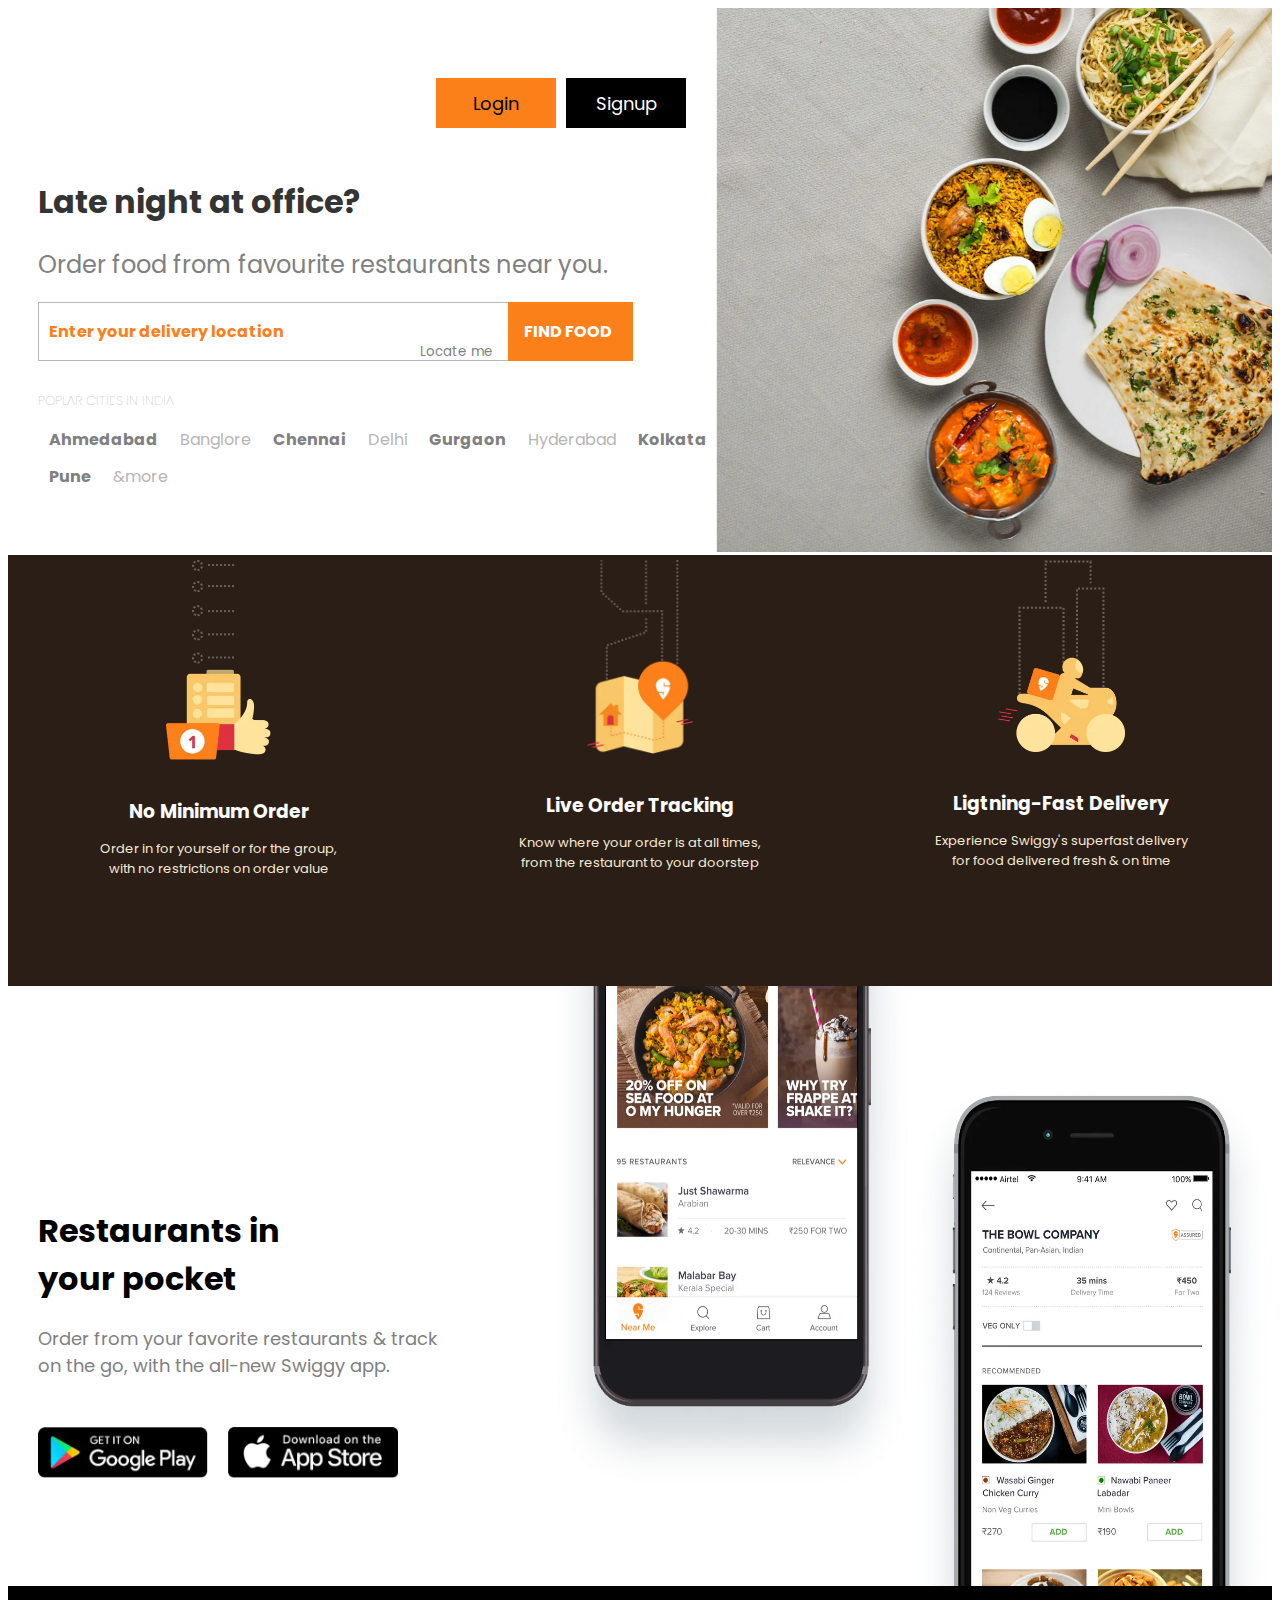
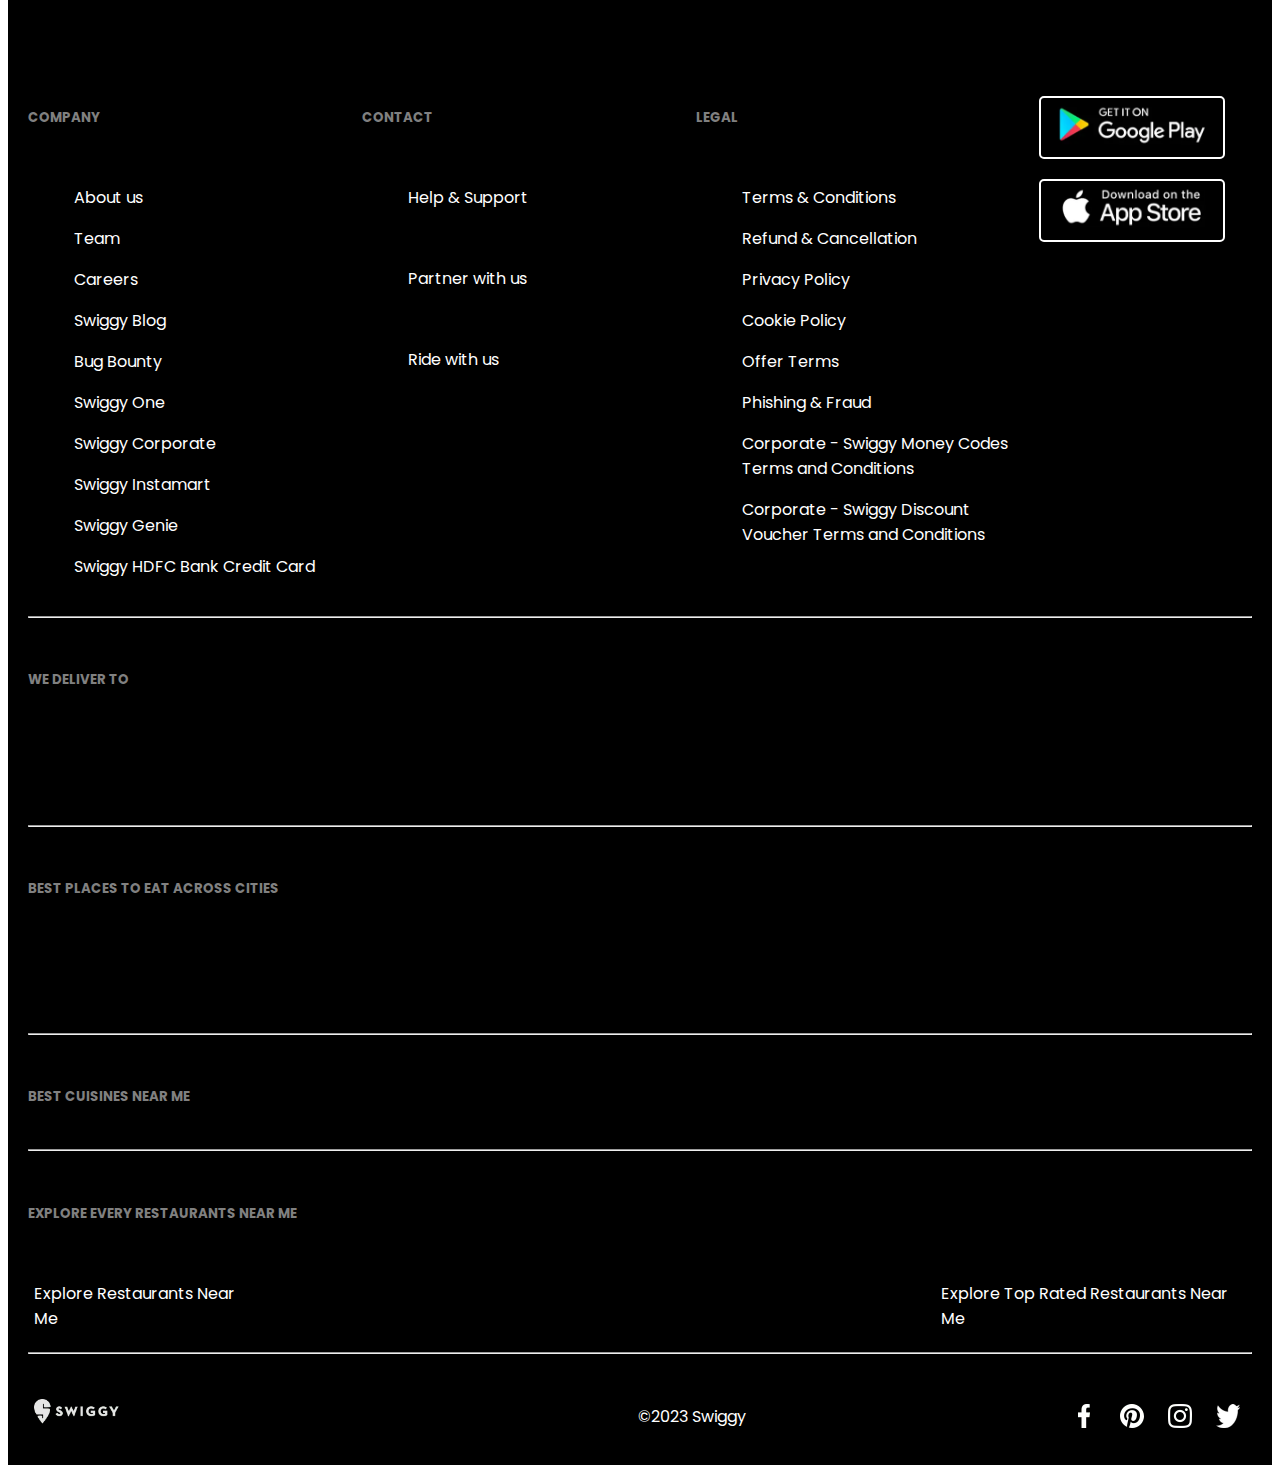
==== commit 6cf8ccb9: "Merge branch 'dev' into dev-merin" ====
--- a/SwiggyClone/index.html
+++ b/SwiggyClone/index.html
@@ -4,12 +4,13 @@
     <meta charset="UTF-8" />
     <meta name="viewport" content="width=device-width, initial-scale=1.0" />
     <title>Swiggy Clone</title>
-    <link rel="stylesheet" href="./assets/css/landingstyle.css" />
-    <!-- <link rel="stylesheet" href="./assets/css/main.css"> -->
-    <!-- <link rel="stylesheet" href="./assets/css/signin.css"> -->
+
+    <link rel="stylesheet" href="./assets/css/main.css" />
+
   </head>
+
   <body>
-    <div id="root">
+    <div class="landing-page-root">
       <!--Top Section containing all the elements in the inital window-->
       <div id="top" class="top">
         <!--Left side elements-->
@@ -23,13 +24,7 @@
             </div>
             <!--login and signup button-->
             <div class="landsButton">
-              <button
-                id="loginButton"
-                class="loginButton"
-                onclick="redirectToLogin()"
-              >
-                Login
-              </button>
+              <button id="signInLink" class="loginButton">Login</button>
               <button
                 id="signupButton"
                 class="signupButton"
@@ -39,6 +34,7 @@
               </button>
             </div>
           </div>
+
           <!--Changing headings-->
           <h1 style="font-size: xx-large; color: #343434" id="changingHeading">
             Late night at office?
@@ -57,7 +53,13 @@
           <!--Text-box for sharing location-->
 
           <div style="display: flex; margin-top: 20px">
-            <form id="deliveryForm" onsubmit="submitForm(event)">
+
+            <form
+              id="deliveryForm"
+              class="delivery-form"
+              onsubmit="submitForm(event)"
+            >
+
               <input
                 class="deliveryLocation"
                 type="text"
@@ -100,6 +102,7 @@
             <button class="topPlace2">&more</button>
           </div>
         </div>
+
         <!--The image in the right side of the initial window-->
         <div class="topright">
           <img
@@ -108,7 +111,10 @@
             alt=""
           />
         </div>
+
+        <!-- Top Section Ends  -->
       </div>
+
       <!--Second section-->
       <div class="section2">
         <div class="section2-1">
@@ -170,33 +176,40 @@
             Order from your favorite restaurants & track <br />on the go, with
             the all-new Swiggy app.
           </p>
-          <!--Playstore Button-->
-          <div style="display: flex; margin-top: 50px; margin-right: 100px">
-            <button id="playStore" style="margin: 10px">
-              <a
-                href="https://play.google.com/store/apps/details?id=in.swiggy.android&referrer=utm_source%3Dswiggy%26utm_medium%3Dheader"
-                target="_blank"
-              >
-                <img
-                  style="width: 170px"
-                  src="./assets/img/landingpage/play_ip0jfp.webp"
-                  alt=""
-                />
-              </a>
-            </button>
+
+          <!-- playStore appStore -->
+          <div class="play-store-app-store-container">
+            <!--Playstore Button-->
+
+            <!-- <button id="playStore" class="play-store"> -->
+            <a
+              class="play-store"
+              href="https://play.google.com/store/apps/details?id=in.swiggy.android&referrer=utm_source%3Dswiggy%26utm_medium%3Dheader"
+              target="_blank"
+            >
+              <img
+                style="width: 170px"
+                src="./assets/img/landingpage/play_ip0jfp.webp"
+                alt=""
+              />
+            </a>
+            <!-- </button> -->
+
             <!--appstore button-->
-            <button id="appStore" style="margin: 10px">
-              <a
-                href="https://itunes.apple.com/in/app/id989540920?referrer=utm_source%3Dswiggy%26utm_medium%3Dhomepage"
-                target="_blank"
-              >
-                <img
-                  style="width: 170px"
-                  src="./assets/img/landingpage/iOS_ajgrty.webp"
-                  alt=""
-                />
-              </a>
-            </button>
+            <!-- <button id="appStore" class="app-store"> -->
+            <a
+              class="app-store"
+              href="https://itunes.apple.com/in/app/id989540920?referrer=utm_source%3Dswiggy%26utm_medium%3Dhomepage"
+              target="_blank"
+            >
+              <img
+                style="width: 170px"
+                src="./assets/img/landingpage/iOS_ajgrty.webp"
+                alt=""
+              />
+            </a>
+            <!-- </button> -->
+
           </div>
         </div>
         <!--Images of phone-->
@@ -215,15 +228,15 @@
       </div>
 
       <!--Footer section-->
-      <div class="footer">
+      <div class="landing-page-footer">
         <div class="footer1">
           <div id="company" class="footer-1List">
             <h5 style="padding-bottom: 20px; color: gray">COMPANY</h5>
-            <ul id="companyList"></ul>
+            <ul id="companyList" class="company-lit"></ul>
           </div>
           <div id="contact" class="footer-1List">
             <h5 style="padding-bottom: 20px; color: gray">CONTACT</h5>
-            <ul id="contactList"></ul>
+            <ul id="contactList" class="contact-list"></ul>
           </div>
           <div id="legal" class="footer-1List">
             <h5 style="padding-bottom: 20px; color: gray">LEGAL</h5>
@@ -271,95 +284,225 @@
           </div>
         </div>
         <hr style="margin-top: 20px" />
+
         <!--We deliver to section-->
         <h5 style="padding-top: 30px; padding-bottom: 20px; color: gray">
           WE DELIVER TO
         </h5>
+
         <div class="weDeliver">
           <ul style="flex: 1" id="wedeliverList1"></ul>
           <ul style="flex: 1" id="wedeliverList2"></ul>
           <ul style="flex: 1" id="wedeliverList3"></ul>
           <ul style="flex: 0.6" id="wedeliverList4"></ul>
         </div>
+
         <!--Best places to eat section-->
         <hr style="margin-top: 20px" />
         <h5 style="padding-top: 30px; padding-bottom: 20px; color: gray">
           BEST PLACES TO EAT ACROSS CITIES
         </h5>
+
         <div class="weDeliver">
           <ul style="flex: 1" id="bestPlacesList1"></ul>
           <ul style="flex: 1" id="bestPlacesList2"></ul>
           <ul style="flex: 1" id="bestPlacesList3"></ul>
           <ul style="flex: 1" id="bestPlacesList4"></ul>
         </div>
+
         <!--Best Cuisines-->
         <hr style="margin-top: 20px" />
         <h5 style="padding-top: 30px; padding-bottom: 20px; color: gray">
           BEST CUISINES NEAR ME
         </h5>
+
         <hr style="margin-top: 20px" />
         <h5 style="padding-top: 30px; padding-bottom: 20px; color: gray">
           EXPLORE EVERY RESTAURANTS NEAR ME
         </h5>
+
         <div style="display: flex">
           <button class="cList">Explore Restaurants Near Me</button>
           <button class="cList" style="margin-left: 55%">
             Explore Top Rated Restaurants Near Me
           </button>
         </div>
+
         <!--The bottom section-->
         <hr style="margin-top: 20px" />
         <div class="bottom">
-          <button style="flex: 1" class="cList" onclick="scrollToTop()">
-            <img
-              style="width: 30%"
-              src="./assets/img/landingpage/Logo_f5xzza.webp"
-              alt=""
-            />
-          </button>
+          <div class="left-section">
+            <button style="flex: 1" class="cList" onclick="scrollToTop()">
+              <img
+                style="width: 30%"
+                src="./assets/img/landingpage/Logo_f5xzza.webp"
+                alt=""
+              />
+            </button>
+          </div>
 
           <p style="flex: 1; margin-top: 20px">©2023 Swiggy</p>
-          <div style="flex: 1; text-align: right">
+
+          <!-- Right Section -->
+          <div class="right-section">
             <!--Social Media Accounts-->
-            <button id="redirectToFacebook" class="cList">
-              <a href="https://www.facebook.com/swiggy.in" target="_blank">
-                <img
-                  style="width: 50%"
-                  src="./assets/img/landingpage/icon-facebook_tfqsuc.webp"
-                  alt=""
-                />
-              </a>
-            </button>
-            <button class="cList">
-              <a href="https://pinterest.com/swiggyindia" target="_blank">
-                <img
-                  style="width: 50%"
-                  src="./assets/img/landingpage/icon-pinterest_kmz2wd.webp"
-                  alt=""
-              /></a>
-            </button>
-            <button class="cList">
-              <a href="https://instagram.com/swiggyindia/" target="_blank">
-                <img
-                  style="width: 50%"
-                  src="./assets/img/landingpage/icon-instagram_b7nubh.webp"
-                  alt=""
-              /></a>
-            </button>
-            <button class="cList">
-              <a href="https://twitter.com/swiggy" target="_blank">
-                <img
-                  style="width: 50%"
-                  src="./assets/img/landingpage/icon-twitter_gtq8dv.webp"
-                  alt=""
-                />
-              </a>
-            </button>
+            <a
+              href="https://www.facebook.com/swiggy.in"
+              target="_blank"
+              class="social-link"
+            >
+              <img
+                style="width: 50%"
+                src="./assets/img/landingpage/icon-facebook_tfqsuc.webp"
+                alt=""
+              />
+            </a>
+
+            <a
+              href="https://pinterest.com/swiggyindia"
+              target="_blank"
+              class="social-link"
+            >
+              <img
+                style="width: 50%"
+                src="./assets/img/landingpage/icon-pinterest_kmz2wd.webp"
+                alt=""
+            /></a>
+
+            <a
+              href="https://instagram.com/swiggyindia/"
+              target="_blank"
+              class="social-link"
+            >
+              <img
+                style="width: 50%"
+                src="./assets/img/landingpage/icon-instagram_b7nubh.webp"
+                alt=""
+            /></a>
+
+            <a
+              href="https://twitter.com/swiggy"
+              target="_blank"
+              class="social-link"
+            >
+              <img
+                style="width: 50%"
+                src="./assets/img/landingpage/icon-twitter_gtq8dv.webp"
+                alt=""
+              />
+            </a>
           </div>
         </div>
       </div>
+
+      <!-- gheevarghese starts -->
+      <!--Login-->
+
+      <section class="login-signup-section">
+        <div id="loginContainer" class="hidden">
+          <div class="modal">
+            <div id="loginContent">
+              <span class="close" id="closemodal">&times;</span>
+
+              <div class="flexcontainer">
+                <div class="login-head">
+                  <h2>Login</h2>
+                  <p>
+                    or
+                    <a class="switchLink" href="javascript:toggleToSignUp();"
+                      >create an account</a
+                    >
+                  </p>
+                  <div class="separator"></div>
+                </div>
+                <div>
+                  <img src="./assets/img/SignInSignUp/sign in.PNG" alt="" />
+                </div>
+              </div>
+
+              <form class="loginForm">
+                <div class="form">
+                  <input
+                    id="username"
+                    type="text"
+                    required
+                    placeholder="Type"
+                  />
+                  <label for="">Username</label>
+                </div>
+                <div class="form">
+                  <input
+                    id="password"
+                    type="text"
+                    required
+                    placeholder="Type"
+                  />
+
+                  <label for="">Password</label>
+                </div>
+                <button class="signinLogin-button" type="submit">Submit</button>
+              </form>
+            </div>
+          </div>
+        </div>
+        <!-- Sign-Up -->
+        <div id="SignUpContainer" class="hidden">
+          <div class="modal">
+            <div id="loginContent">
+              <span class="close" id="closeSignUpForm">&times;</span>
+              <div class="flexcontainer">
+                <div class="login-head">
+                  <h2>Create an Account</h2>
+                  <p>
+                    or
+                    <a class="switchLink" href="javascript:toggleToLogin();"
+                      >Login</a
+                    >
+                  </p>
+                  <div class="separator"></div>
+                </div>
+                <div>
+                  <img src="./assets/img/SignInSignUp/sign in.PNG" alt="" />
+                </div>
+              </div>
+
+              <form>
+                <div class="form">
+                  <input type="text" required placeholder="Type" />
+                  <label for="">First Name</label>
+                </div>
+                <div class="form">
+                  <input type="text" required placeholder="Type" />
+                  <label for="">Last Name</label>
+                </div>
+                <div class="form">
+                  <input type="text" required placeholder="Type" />
+                  <label for="">Email</label>
+                </div>
+                <div class="form">
+                  <input type="text" required placeholder="Type" />
+                  <label for="">Username</label>
+                </div>
+                <div class="form">
+                  <input type="text" required placeholder="Type" />
+                  <label for="">Password</label>
+                </div>
+                <button class="signinLogin-button" type="submit">Submit</button>
+              </form>
+            </div>
+          </div>
+        </div>
+      </section>
+
+      <!-- gheevarghese ends -->
+
+      <!-- Root Ends  -->
     </div>
+
+
     <script src="./assets/js/landingscript.js"></script>
-    <!-- <script src="./assets/js/signin.js"></script> -->
+    <!--<script src="./assets/js/main.js"></script>-->
+    <script src="./assets/js/signin.js"></script>
+
   </body>
 </html>
--- a/SwiggyClone/assets/css/main.css
+++ b/SwiggyClone/assets/css/main.css
@@ -1,1311 +1,1250 @@
-@import url('https://fonts.googleapis.com/css2?family=Poppins:ital,wght@0,100;0,200;0,300;0,400;0,500;0,600;0,700;0,800;0,900;1,100;1,200;1,300;1,400;1,500;1,600;1,700;1,800;1,900&display=swap');
-
+@import url("https://fonts.googleapis.com/css2?family=Poppins:ital,wght@0,100;0,200;0,300;0,400;0,500;0,600;0,700;0,800;0,900;1,100;1,200;1,300;1,400;1,500;1,600;1,700;1,800;1,900&display=swap");
 
 * {
-    margin: 0;
-    padding: 0;
-    box-sizing: border-box;
-    font-family: 'Poppins', sans-serif;
-    scroll-behavior: smooth;
-
-}
-
+  /* margin: 0;
+  padding: 0; */
+  box-sizing: border-box;
+  font-family: "Poppins", sans-serif;
+  scroll-behavior: smooth;
+}
 
 :root {
-
-    --primary-color: #fc8019;
-    --secondary-color: rgba(2, 6, 12, 0.6);
-    --third-color: rgba(255, 255, 255, 0.6);
-
-}
-
+  --primary-color: #fc8019;
+  --secondary-color: rgba(2, 6, 12, 0.6);
+  --third-color: rgba(255, 255, 255, 0.6);
+  --footer-bg-color: rgb(2, 6, 12);
+}
 
 .section {
-    padding: 40px 115px;
-}
-
-
+  padding: 40px 115px;
+}
 
 /* ==============Navigation Bar========== */
 
 header {
-    z-index: 99999;
-    width: 100%;
-    position: fixed;
-    top: 0;
-    left: 0;
-    backdrop-filter: blur(20px);
-    transition: .6s ease;
-}
-
+  z-index: 99999;
+  width: 100%;
+  position: fixed;
+  top: 0;
+  left: 0;
+  backdrop-filter: blur(20px);
+  transition: 0.6s ease;
+}
 
 .nav-bar-container {
-    display: flex;
-    position: relative;
-    background: rgb(255, 255, 255);
-    height: 80px;
-    box-shadow: rgba(0, 0, 0, 0.1) 0px 10px 15px -3px, rgba(0, 0, 0, 0.05) 0px 4px 6px -2px;
-    /* margin-bottom: 100px; */
-
-
-}
-
+  display: flex;
+  position: relative;
+  background: rgb(255, 255, 255);
+  height: 80px;
+  box-shadow: rgba(0, 0, 0, 0.1) 0px 10px 15px -3px,
+    rgba(0, 0, 0, 0.05) 0px 4px 6px -2px;
+  /* margin-bottom: 100px; */
+}
 
 .nav-bar .logo {
-    position: absolute;
-    left: 10px;
-    top: 12px;
+  position: absolute;
+  left: 10px;
+  top: 12px;
 }
 
 .nav-bar .logo img {
-
-    width: 35px;
-    position: absolute;
-    left: 70px;
-
-}
-
+  width: 35px;
+  position: absolute;
+  left: 70px;
+}
 
 .nav-bar .address {
-    display: flex;
-    position: absolute;
-    left: 170px;
-    top: 24px;
-}
-
-
+  display: flex;
+  position: absolute;
+  left: 170px;
+  top: 24px;
+}
 
 .nav-bar p {
-    text-decoration: underline;
-    font-size: 16px;
-    font-weight: 510;
-    /* margin-top: 15px; */
+  text-decoration: underline;
+  font-size: 16px;
+  font-weight: 510;
+  /* margin-top: 15px; */
 }
 
 .nav-bar span {
-    margin-top: 1px;
-    margin-left: 10px;
-    font-size: 15px;
-    color: var(--secondary-color);
-}
-
-
+  margin-top: 1px;
+  margin-left: 10px;
+  font-size: 15px;
+  color: var(--secondary-color);
+}
 
 .nav-bar .nav-items {
-    display: flex;
-    list-style: none;
-    position: absolute;
-    right: 80px;
-    top: 28px;
-    color: var(--secondary-color);
-
+  display: flex;
+  list-style: none;
+  position: absolute;
+  right: 80px;
+  top: 28px;
+  color: var(--secondary-color);
 }
 
 .nav-bar .nav-items li {
-    margin-left: 45px;
-    transition: 0.3s ease;
-
+  margin-left: 45px;
+  transition: 0.3s ease;
 }
 
 .nav-bar .nav-items i {
-    margin: 3px;
+  margin: 3px;
 }
 
 .nav-bar .address span i {
-    color: var(--primary-color);
-    margin-left: 3px;
-    font-weight: 650;
-}
-
+  color: var(--primary-color);
+  margin-left: 3px;
+  font-weight: 650;
+}
 
 .nav-bar .nav-items :hover {
-    color: var(--primary-color);
-    cursor: pointer;
-}
-
+  color: var(--primary-color);
+  cursor: pointer;
+}
 
 /* ==============Offers========== */
 
 .offers {
-    margin-top: 70px;
+  margin-top: 70px;
 }
 
 .offer-container {
-    display: flex;
-    overflow: scroll;
-    overflow-y: hidden;
+  display: flex;
+  overflow: scroll;
+  overflow-y: hidden;
 }
 
 .offer-title {
-    margin: 18px 0;
-    font-size: 23px;
+  margin: 18px 0;
+  font-size: 23px;
 }
 
 .offer-container .offer-box .offer-img {
-
-    width: 400px;
-    height: 250px;
-    margin-right: 20px;
-    /* padding: 20px; */
-    border-radius: 20px;
-    /* background-color: #000000; */
-}
-
-
-
+  width: 400px;
+  height: 250px;
+  margin-right: 20px;
+  /* padding: 20px; */
+  border-radius: 20px;
+  /* background-color: #000000; */
+}
 
 /*============== Whats on your mind ===================*/
 
-
 .whats-on-container {
-    display: flex;
-    overflow: scroll;
-    overflow-y: hidden;
+  display: flex;
+  overflow: scroll;
+  overflow-y: hidden;
 }
 
 .whats-on-title {
-    margin: 18px 0;
-    font-size: 23px;
-}
-
+  margin: 18px 0;
+  font-size: 23px;
+}
 
 .whats-on-container .whats-on-box {
-    display: block;
-    align-items: center;
-    /* text-align: center; */
-
-}
-
+  display: block;
+  align-items: center;
+  /* text-align: center; */
+}
 
 .whats-on-container .whats-on-box img {
-
-    width: 120px;
-    height: 150px;
-    border-radius: 50%;
-    margin-right: 60px;
-
-}
-
+  width: 120px;
+  height: 150px;
+  border-radius: 50%;
+  margin-right: 60px;
+}
 
 .whats-on-container .whats-on-box .item-name {
-    margin-top: 3px;
-    font-size: 20px;
-    margin-left: 26px;
-    color: #282c3f;
-}
-
-
-
-
+  margin-top: 3px;
+  font-size: 20px;
+  margin-left: 26px;
+  color: #282c3f;
+}
 
 /*================ Top Restaurants =================*/
 
-
 .top-rest-container {
-    display: flex;
-    overflow: scroll;
-    overflow-y: hidden;
+  display: flex;
+  overflow: scroll;
+  overflow-y: hidden;
 }
 
 .top-rest-title {
-    margin: 18px 0;
-    font-size: 23px;
-}
-
+  margin: 18px 0;
+  font-size: 23px;
+}
 
 .top-rest-container .top-rest-box {
-    display: block;
-    align-items: center;
-    /* text-align: center; */
-
-}
-
+  display: block;
+  align-items: center;
+  /* text-align: center; */
+}
 
 .top-rest-container .top-rest-box img {
-
-    width: 280px;
-    height: 160px;
-    border-radius: 15px;
-    margin-right: 30px;
-
-}
-
+  width: 280px;
+  height: 160px;
+  border-radius: 15px;
+  margin-right: 30px;
+}
 
 .top-rest-container .top-rest-box .item-name {
-    margin-top: 3px;
-    font-size: 18px;
-    margin-left: 6px;
-    color: #404041;
+  margin-top: 3px;
+  font-size: 18px;
+  margin-left: 6px;
+  color: #404041;
 }
 
 .top-rest-container .top-rest-box p i {
-    background-color: rgb(2, 129, 36);
-    padding: 4px;
-    border-radius: 50%;
-    color: rgb(255, 255, 255);
-    font-size: 12px;
-    font-weight: 550;
-    margin-left: 6px;
-
-}
-
+  background-color: rgb(2, 129, 36);
+  padding: 4px;
+  border-radius: 50%;
+  color: rgb(255, 255, 255);
+  font-size: 12px;
+  font-weight: 550;
+  margin-left: 6px;
+}
 
 .top-rest-container .top-rest-box .rating {
-    font-size: 16px;
-    font-weight: 515;
-}
-
+  font-size: 16px;
+  font-weight: 515;
+}
 
 .top-rest-container .top-rest-box .category {
-
-    font-size: 17px;
-    margin-left: 6px;
-    color: var(--secondary-color);
-
+  font-size: 17px;
+  margin-left: 6px;
+  color: var(--secondary-color);
 }
 
 .top-rest-container .top-rest-box .location {
-
-    font-size: 17px;
-    margin-left: 6px;
-    color: var(--secondary-color);
-
-}
-
-
-
-
+  font-size: 17px;
+  margin-left: 6px;
+  color: var(--secondary-color);
+}
 
 /*======== Restaurants With Online Delivery =========*/
 
-
 .rest-online-container {
-    display: grid;
-    grid-template-columns: auto auto auto auto;
-    row-gap: 20px;
-    /* overflow: scroll; */
-    /* overflow-y: hidden; */
+  display: grid;
+  grid-template-columns: auto auto auto auto;
+  row-gap: 20px;
+  /* overflow: scroll; */
+  /* overflow-y: hidden; */
 }
 
 .rest-online-title {
-    margin-top: 18px;
-
-    font-size: 23px;
-}
-
-
+  margin-top: 18px;
+
+  font-size: 23px;
+}
 
 .rest-online .filter-container {
-    display: flex;
+  display: flex;
 }
 
 .rest-online .filter-container .filter-btn {
-
-    /* background-color: #d2d2d3; */
-    margin: 30px 6px;
-    border: 1px solid var(--secondary-color);
-    color: var(--secondary-color);
-    padding: 8px 15px;
-    border-radius: 40px;
-    font-size: 13px;
-    cursor: pointer;
-}
-
-
-
+  /* background-color: #d2d2d3; */
+  margin: 30px 6px;
+  border: 1px solid var(--secondary-color);
+  color: var(--secondary-color);
+  padding: 8px 15px;
+  border-radius: 40px;
+  font-size: 13px;
+  cursor: pointer;
+}
 
 .rest-online-container .rest-online-box {
-    display: block;
-    align-items: center;
-    /* text-align: center; */
-
-}
-
+  display: block;
+  align-items: center;
+  /* text-align: center; */
+}
 
 .rest-online-container .rest-online-box img {
-
-    width: 230px;
-    height: 140px;
-    border-radius: 15px;
-    margin-right: 30px;
-
-}
-
+  width: 230px;
+  height: 140px;
+  border-radius: 15px;
+  margin-right: 30px;
+}
 
 .rest-online-container .rest-online-box .item-name {
-    margin-top: 3px;
-    font-size: 18px;
-    margin-left: 6px;
-    color: #404041;
+  margin-top: 3px;
+  font-size: 18px;
+  margin-left: 6px;
+  color: #404041;
 }
 
 .rest-online-container .rest-online-box p i {
-    background-color: rgb(2, 129, 36);
-    padding: 4px;
-    border-radius: 50%;
-    color: rgb(255, 255, 255);
-    font-size: 12px;
-    font-weight: 550;
-    margin-left: 6px;
-
-}
-
+  background-color: rgb(2, 129, 36);
+  padding: 4px;
+  border-radius: 50%;
+  color: rgb(255, 255, 255);
+  font-size: 12px;
+  font-weight: 550;
+  margin-left: 6px;
+}
 
 .rest-online-container .rest-online-box .rating {
-    font-size: 16px;
-    font-weight: 515;
-}
-
+  font-size: 16px;
+  font-weight: 515;
+}
 
 .rest-online-container .rest-online-box .category {
-
-    font-size: 17px;
-    margin-left: 6px;
-    color: var(--secondary-color);
-
+  font-size: 17px;
+  margin-left: 6px;
+  color: var(--secondary-color);
 }
 
 .rest-online-container .rest-online-box .location {
-
-    font-size: 17px;
-    margin-left: 6px;
-    color: var(--secondary-color);
-
-}
-
-
-
-
-
-
-
+  font-size: 17px;
+  margin-left: 6px;
+  color: var(--secondary-color);
+}
 
 /* =================Best Places to Eat =================*/
 
 .best-places-container {
-    display: grid;
-    grid-template-columns: auto auto auto auto;
-    row-gap: 20px;
+  display: grid;
+  grid-template-columns: auto auto auto auto;
+  row-gap: 20px;
 }
 
 .best-places-title {
-    margin-top: 18px;
-    margin-bottom: 20px;
-    font-size: 23px;
+  margin-top: 18px;
+  margin-bottom: 20px;
+  font-size: 23px;
 }
 
 .best-places-container .best-places-box {
-    display: block;
-    align-items: center;
-    border: 1px solid #dadada;
-    /* margin-right: 15px; */
-    padding: 10px 20px;
-    margin-right: 14px;
-    border-radius: 10px;
-    /* text-align: center; */
-    cursor: pointer;
+  display: block;
+  align-items: center;
+  border: 1px solid #dadada;
+  /* margin-right: 15px; */
+  padding: 10px 20px;
+  margin-right: 14px;
+  border-radius: 10px;
+  /* text-align: center; */
+  cursor: pointer;
 }
 
 .best-places-container .best-places-box a {
-    font-size: 13.5px;
-    color: var(--secondary-color);
-}
-
-
-
-
-
+  font-size: 13.5px;
+  color: var(--secondary-color);
+}
 
 /* =================Best Cuisines =================*/
 
 .best-cuisines-container {
-    display: grid;
-    grid-template-columns: auto auto auto auto;
-    row-gap: 20px;
+  display: grid;
+  grid-template-columns: auto auto auto auto;
+  row-gap: 20px;
 }
 
 .best-cuisines-title {
-    margin-top: 18px;
-    margin-bottom: 20px;
-    font-size: 23px;
+  margin-top: 18px;
+  margin-bottom: 20px;
+  font-size: 23px;
 }
 
 .best-cuisines-container .best-cuisines-box {
-    display: block;
-    align-items: center;
-    border: 1px solid #dadada;
-    /* margin-right: 15px; */
-    padding: 10px 20px;
-    margin-right: 14px;
-    border-radius: 10px;
-    /* text-align: center; */
-    cursor: pointer;
-
+  display: block;
+  align-items: center;
+  border: 1px solid #dadada;
+  /* margin-right: 15px; */
+  padding: 10px 20px;
+  margin-right: 14px;
+  border-radius: 10px;
+  /* text-align: center; */
+  cursor: pointer;
 }
 
 .best-cuisines-container .best-cuisines-box a {
-    font-size: 13.5px;
-    color: var(--secondary-color);
-}
-
+  font-size: 13.5px;
+  color: var(--secondary-color);
+}
+
+/*========Contact section========*/
+
+.contact {
+  margin-top: 8em;
+}
+
+.contact .container .content {
+  display: flex;
+  justify-content: space-between;
+  width: 100%;
+}
+
+.contact-left h2 {
+  font-size: 2.1em;
+  font-weight: 800;
+  margin-bottom: 40px;
+}
+
+.contact-list li {
+  margin-bottom: 40px;
+  list-style: none;
+}
+
+.contact-list li h3 {
+  font-size: 1.3em;
+  font-weight: 600;
+  margin-bottom: 10px;
+}
+
+.contact-list li h3 i {
+  color: var(--primary-color);
+  font-size: 1.3em;
+  margin-right: 10px;
+}
+
+.contact-list li span {
+  color: var(--secondary-color);
+  margin-left: 40px;
+}
+
+.contact-list li span a {
+  color: var(--primary-color);
+  text-decoration: none;
+}
+
+.contact-right p {
+  color: var(--primary-color);
+  font-size: 1.6em;
+  margin-bottom: 30px;
+}
+
+.contact-right p span {
+  color: var(--primary-color);
+  font-weight: 700;
+}
+
+.contact-form input,
+.contact-form textarea {
+  border: none;
+  color: var(--primary-color);
+  background: var(--footer-bg-color);
+  font-size: var(--normal-font-size);
+  margin-bottom: 20px;
+  padding: 15px 40px 40px 20px;
+  border-radius: 5px;
+  outline: var(--primary-color);
+}
+
+.contact-form textarea {
+  width: 100%;
+  resize: none;
+}
+
+::placeholder {
+  color: var(--primary-color);
+}
+
+.contact-form .first-row input {
+  width: 100%;
+}
+
+.contact-form .second-row {
+  display: flex;
+  justify-content: space-between;
+}
+
+.contact-form .second-row input {
+  width: 48%;
+}
+
+.contact-form .btn {
+  border: none;
+  margin-top: 0;
+  border-radius: 5px;
+  cursor: pointer;
+  background: var(--primary-color);
+}
+
+/* ==========Contact Ends=========== */
 
 /* ==========Footer=========== */
 
 .footer .footer-container {
-    display: block;
-}
-
+  display: block;
+}
 
 .footer-container .top-section {
-
-    display: flex;
-    background-color: rgb(240, 240, 245);
-    position: relative;
-}
-
+  display: flex;
+  background-color: rgb(240, 240, 245);
+  position: relative;
+}
 
 .footer-container .top-section .top-left {
-
-    /* width: 60%; */
-    padding-left: 150px;
-    padding-top: 20px;
-    padding-bottom: 20px;
+  /* width: 60%; */
+  padding-left: 150px;
+  padding-top: 20px;
+  padding-bottom: 20px;
 }
 
 .footer-container .top-section .top-left h3 {
-
-
-    font-size: 24px;
-    font-weight: 800;
-    line-height: 32px;
-    letter-spacing: -0.6px;
-    color: rgba(2, 6, 12, 0.75);
-
-}
-
+  font-size: 24px;
+  font-weight: 800;
+  line-height: 32px;
+  letter-spacing: -0.6px;
+  color: rgba(2, 6, 12, 0.75);
+}
 
 .footer-container .top-section .top-right {
-
-    display: flex;
-    position: absolute;
-    right: 150px;
-    top: 20px
+  display: flex;
+  position: absolute;
+  right: 150px;
+  top: 20px;
 }
 
 .footer-container .top-section .top-right img {
-
-    width: 140px;
-    height: 50px;
-    margin: 5px;
-
-}
-
-
+  width: 140px;
+  height: 50px;
+  margin: 5px;
+}
 
 /* bottom section */
 .footer-container .bottom-section {
-
-    display: flex;
-    justify-content: space-between;
-    background-color: rgb(2, 6, 12);
-    /* position: relative; */
-    padding-left: 170px;
-    padding-right: 170px;
-    padding-top: 60px;
-}
-
+  display: flex;
+  justify-content: space-between;
+  background-color: rgb(2, 6, 12);
+  /* position: relative; */
+  padding-left: 170px;
+  padding-right: 170px;
+  padding-top: 60px;
+}
 
 .footer-container .bottom-section .bottom-1 .footer-branding {
-    display: flex;
+  display: flex;
 }
 
 .footer-container .bottom-section .bottom-1 img {
-    width: 30px;
-    margin-right: 15px;
-    margin-bottom: 5px;
-}
-
+  width: 30px;
+  margin-right: 15px;
+  margin-bottom: 5px;
+  filter: grayscale(100%);
+}
 
 .footer-container .bottom-section .bottom-1 h2 {
-
-    font-size: 27px;
-    color: #fff;
-
+  font-size: 27px;
+  color: #fff;
 }
 
 .footer-container .bottom-section .bottom-1 p {
-
-    font-size: 14px;
-    color: var(--third-color);
-
-}
-
-
+  font-size: 14px;
+  color: var(--third-color);
+}
 
 .footer-container .bottom-section .bottom-2 {
-    display: flex;
-    flex-direction: column;
-    /* margin: 40px; */
+  display: flex;
+  flex-direction: column;
+  /* margin: 40px; */
 }
 
 .footer-container .bottom-section .bottom-2 h3 {
-    color: #dadada;
-    font-size: 17px;
+  color: #dadada;
+  font-size: 17px;
 }
 
 .footer-container .bottom-section .bottom-2 a {
-    font-size: 14px;
-
-    color: var(--third-color);
-    text-decoration: none;
-    margin: 5px 0px;
-}
-
+  font-size: 14px;
+  color: var(--third-color);
+  text-decoration: none;
+  margin: 5px 0px;
+}
 
 .footer-container .bottom-section .bottom-3 {
-    display: flex;
-    flex-direction: column;
-    /* margin: 40px; */
+  display: flex;
+  flex-direction: column;
+  /* margin: 40px; */
 }
 
 .footer-container .bottom-section .bottom-3 h3 {
-    color: #dadada;
-    font-size: 17px;
+  color: #dadada;
+  font-size: 17px;
 }
 
 .footer-container .bottom-section .bottom-3 a {
-    font-size: 14px;
-
-    color: var(--third-color);
-    text-decoration: none;
-    margin: 5px 0px;
-}
-
-.footer-container .bottom-section .bottom-3 .top,
-.bottom {
-    display: flex;
-    flex-direction: column;
-    margin-bottom: 30px;
-}
-
+  font-size: 14px;
+  color: var(--third-color);
+  text-decoration: none;
+  margin: 5px 0px;
+}
+
+.footer-container .bottom-section .bottom-3 .top {
+  display: flex;
+  flex-direction: column;
+  margin-bottom: 30px;
+}
+
+.footer-container .bottom-section .bottom-3 .bottom {
+  display: flex;
+  flex-direction: column;
+  margin-bottom: 30px;
+  text-align: start;
+  /* margin-left: 20px; */
+}
 
 .footer-container .bottom-section .bottom-4 {
-    display: flex;
-    flex-direction: column;
-    /* margin: 40px; */
+  display: flex;
+  flex-direction: column;
+  /* margin: 40px; */
 }
 
 .footer-container .bottom-section .bottom-4 h3 {
-    color: #dadada;
-    font-size: 17px;
+  color: #dadada;
+  font-size: 17px;
 }
 
 .footer-container .bottom-section .bottom-4 a {
-    font-size: 14px;
-
-    color: var(--third-color);
-    text-decoration: none;
-    margin: 5px 0px;
-}
-
-
-
-
-
+  font-size: 14px;
+  color: var(--third-color);
+  text-decoration: none;
+  margin: 5px 0px;
+}
 
 /* MELWIN CSS */
 
-/* *{
-    margin: 0;
-    padding: 0;
-}
-body{
-
-    font-family: 'Poppins', sans-serif;
-    
-    margin: 0;
-    padding: 0;
-    
+.landing-page-root button {
+  border-style: none;
+  /* font-family: 'Franklin Gothic Medium', 'Arial Narrow', Arial, sans-serif; */
+  cursor: pointer;
+}
+
+.landing-page-root ul {
+  list-style: none;
+}
+
+/*The contents of the initial window*/
+
+.landing-page-root .top {
+  display: flex;
+  padding-left: 20px;
+  /* justify-content: space-between; */
+}
+
+.landing-page-root .topleft {
+  margin-top: 70px;
+  flex: 7;
+  margin-left: 10px;
+  width: 50%;
+}
+
+.landing-page-root .toppest {
+  display: flex;
+  flex: 1;
+  margin-bottom: 50px;
+}
+
+.landing-page-root .logo {
+  flex: 1;
+}
+
+.landing-page-root .landsButton {
+  /* margin-left: 100px; */
+  display: flex;
+  /* flex: 1; */
+}
+
+.landing-page-root .signupButton {
+  background-color: black;
+  color: white;
+  width: 120px;
+  height: 50px;
+  font-size: large;
+}
+
+.landing-page-root .loginButton {
+  background-color: var(--primary-color);
+  width: 120px;
+  height: 50px;
+  font-size: large;
+  margin-right: 10px;
+}
+
+.landing-page-root .topright {
+  flex: 6;
+  margin-left: 30px;
+  width: 50%;
+}
+
+.landing-page-root .location {
+  display: flex;
+  margin-bottom: 30px;
+  margin-top: 30px;
+}
+
+.landing-page-root .locationEntry {
+  display: flex;
+}
+
+.landing-page-root .deliveryLocation {
+  border: none;
+  border-top: 1px solid rgb(184, 184, 184);
+  border-left: 1px solid rgb(184, 184, 184);
+  border-bottom: 1px solid rgb(184, 184, 184);
+  flex: 2;
+  padding-left: 10px;
+  position: relative;
+  width: 470px;
+  height: 58.5px;
+  color: gray;
+  font-size: medium;
+  font-weight: bold;
+}
+
+.landing-page-root .deliveryLocation:focus {
+  outline: none;
+  border-top: 1px solid #fc8019;
+  border-bottom: 1px solid #fc8019;
+  border-left: 1px solid #fc8019;
+}
+
+.landing-page-root .delivery-form {
+  display: flex;
+}
+
+.landing-page-root .locateMe {
+  margin-left: 360px;
+  /* margin-top: 15px; */
+  text-align: right;
+  border-style: none;
+  padding: 5px;
+  /* background-color: rgb(175, 175, 175); */
+  color: grey;
+  position: absolute;
+  margin-top: 35px;
+  /* top: 2px; */
+  width: 100px;
+  background: none;
+}
+
+.landing-page-root .findFood {
+  text-align: center;
+  background-color: #fc8019;
+  color: white;
+  /* padding: 20px; */
+  width: 130px;
+  font-size: medium;
+  font-weight: bold;
+  margin-left: -5px;
+  border: none;
+}
+
+.landing-page-root .topPlace1 {
+  background-color: white;
+  color: gray;
+  margin: 5px;
+  font-weight: bold;
+  font-size: medium;
+}
+
+.landing-page-root .topPlace2 {
+  background-color: white;
+  color: rgb(183, 181, 181);
+  margin: 5px;
+  font-size: medium;
+}
+
+/*The seconsd section*/
+
+.landing-page-root .section2 {
+  background-color: rgb(43, 30, 22);
+  display: flex;
+  margin-top: -4px;
+  padding-top: 5px;
+}
+
+.landing-page-root .section2-1 {
+  flex: 1;
+  text-align: center;
+}
+
+.landing-page-root .section3 {
+  display: flex;
+}
+
+.landing-page-root .section3 .play-store-app-store-container {
+  display: flex;
+  margin-left: 0;
+  /* margin-left: -80px; */
+}
+
+.landing-page-root .section3 .play-store,
+.landing-page-root .section3 .app-store {
+  margin-right: 20px;
+  margin-top: 30px;
+}
+
+/*Footer section*/
+
+.landing-page-root .landing-page-footer {
+  padding: 20px;
+  padding-top: 100px;
+  background-color: black;
+  color: white;
+}
+
+.landing-page-root .footer1 {
+  display: flex;
+}
+
+/*This class is used throughout the footer for buttons*/
+
+.landing-page-root .cList {
+  color: white;
+  background-color: black;
+  padding-top: 15px;
+  font-size: medium;
+  text-align: left;
+
+  font-family: "Poppins", sans-serif;
+}
+
+.landing-page-root .cList:hover {
+  font-weight: bold;
+}
+
+.landing-page-root .footer-1List {
+  flex: 3;
+}
+
+.landing-page-root .footer1-buttons {
+  flex: 2;
+}
+
+/*We Deliver To Section*/
+.landing-page-root .weDeliver {
+  display: flex;
+  padding: 20px;
+}
+
+/*Bottom section*/
+.landing-page-root .bottom {
+  text-align: center;
+  margin-top: 30px;
+  display: flex;
+}
+
+.landing-page-footer .bottom .right-section {
+  display: flex;
+  margin-top: 20px;
+}
+
+/* MELWIN CSS ENDS == NEEDS OPTIMIZATION*/
+
+/* GEEVARGHESE */
+/* body {
+  text-align: center;
 } */
-button {
-    border-style: none;
-    font-family: 'Franklin Gothic Medium', 'Arial Narrow', Arial, sans-serif;
-    cursor: pointer;
-}
-
-ul {
-    list-style: none;
-}
-
-/*The contents of the initial window*/
-
-.top {
-    display: flex;
-    padding-left: 20px;
-    justify-content: center;
-}
-
-.topleft {
-    margin-top: 70px;
-    flex: 7;
-    margin-left: 10px;
-}
-
-.toppest {
-    display: flex;
-    flex: 1;
-    margin-bottom: 50px;
-}
-
-.logo {
-    flex: 1;
-}
-
-.landsButton {
-    margin-left: 100px;
-    display: flex;
-    flex: 1;
-
-}
-
-.signupButton {
-    background-color: black;
-    color: white;
-    width: 120px;
-    height: 50px;
-    font-size: large;
-}
-
-.loginButton {
-    background-color: white;
-    width: 120px;
-    height: 50px;
-    font-size: large;
-}
-
-.topright {
-    flex: 6;
-    margin-left: 30px;
-
-}
-
-.location {
-    display: flex;
-    margin-bottom: 30px;
-    margin-top: 30px;
-}
-
-.locationEntry {
-    display: flex;
-
-}
-
-.deliveryLocation {
-    border: none;
-    border-top: 1px solid rgb(184, 184, 184);
-    border-left: 1px solid rgb(184, 184, 184);
-    border-bottom: 1px solid rgb(184, 184, 184);
-    flex: 2;
-    padding-left: 10px;
-    position: relative;
-    width: 470px;
-    color: gray;
-    font-size: medium;
-    font-weight: bold;
-}
-
-.deliveryLocation:focus {
-    outline: none;
-    border-top: 1px solid #fc8019;
-    border-bottom: 1px solid #fc8019;
-    border-left: 1px solid #fc8019;
-}
-
-.locateMe {
-    margin-left: 400px;
-    margin-top: 15px;
-    text-align: right;
-    border-style: none;
-    padding: 5px;
-    background-color: white;
-    color: grey;
-    position: absolute;
-
-}
-
-.findFood {
-    text-align: center;
-    background-color: #fc8019;
-    color: white;
-    padding: 20px;
-    width: 130px;
-    font-size: medium;
-    font-weight: bold;
-}
-
-.topPlace1 {
-    background-color: white;
-    color: gray;
-    margin: 5px;
-    font-weight: bold;
-    font-size: medium;
-}
-
-.topPlace2 {
-    background-color: white;
-    color: rgb(183, 181, 181);
-    margin: 5px;
-    font-size: medium;
-}
-
-/*The seconsd section*/
-
-.section2 {
-    background-color: rgb(43, 30, 22);
-    display: flex;
-    margin-top: -4px;
-    padding-top: 5px;
-}
-
-.section2-1 {
-    flex: 1;
-    text-align: center;
-
-}
-
-.section3 {
-    display: flex;
-
-}
-
-/*Footer section*/
-
-/* .footer {
-    padding: 20px;
-    padding-top: 100px;
-    background-color: black;
-    color: white;
-
-}
-
-.footer1 {
-    display: flex;
+
+.login-signup-section button {
+  padding: 10px 20px;
+}
+
+.login-signup-section .modal {
+  position: fixed;
+  top: 0;
+  height: 100%;
+  right: 0;
+  background-color: rgb(255, 255, 255);
+  z-index: 999;
+  /* overflow-y: scroll; */
+  transition: transform 0.3s ease-out;
+  /* z-index: 10001; */
+  transition: right 0.3s;
+  padding-left: 40px;
+  padding-right: 72px;
+  width: 474px;
+}
+
+.login-signup-section #loginContainer,
+.login-signup-section #SignUpContainer {
+  position: fixed;
+  top: 0;
+  left: 0;
+  right: 0;
+  width: 100%;
+  height: 100%;
+  z-index: 9999999;
+  background-color: rgba(154, 154, 154, 0.628);
+}
+
+.login-signup-section #loginContent {
+  padding: 20px;
+  text-align: left;
+}
+
+.login-signup-section .hidden {
+  display: none;
+}
+
+.login-signup-section #closemodal,
+.login-signup-section #closeSignUpForm {
+  /* position: absolute;
+    top: 10px;
+    right: 10px;
+    font-size: 20px;
+    cursor: pointer; */
+
+  font-size: 35px;
+  letter-spacing: 0;
+  margin: 0;
+  padding: 0;
+  box-sizing: inherit;
+  -webkit-text-size-adjust: none;
+  -webkit-tap-highlight-color: transparent;
+  outline: none;
+  font-family: icomoon;
+  speak: none;
+  font-style: normal;
+  font-variant: normal;
+  text-transform: none;
+  line-height: 1;
+  -webkit-font-smoothing: antialiased;
+  color: #535665;
+  cursor: pointer;
+  font-weight: 60;
+}
+
+.login-signup-section .flexcontainer {
+  display: flex;
+  justify-content: space-between;
+}
+
+.login-signup-section .separator {
+  border-bottom: 1px solid black;
+  width: 30px;
+  position: absolute;
+  border-width: 2px;
+  left: 0px;
+  bottom: 0px;
+}
+
+.login-signup-section .login-head {
+  display: flex;
+  justify-content: center;
+  flex-direction: column;
+  position: relative;
+}
+
+.login-signup-section .signinLogin-button {
+  background-color: #fc8019;
+}
+
+.login-signup-section .switchLink {
+  color: #fc8019;
+}
+
+.login-signup-section form {
+  margin-top: 20px;
+}
+
+.login-signup-section label,
+.login-signup-section input,
+.login-signup-section button {
+  display: block;
+  margin-bottom: 10px;
+}
+
+.login-signup-section input,
+.login-signup-section button {
+  width: 100%;
+}
+
+.login-signup-section button {
+  /* background-color: #007bff; */
+  color: #fff;
+  border: none;
+  padding: 10px;
+  cursor: pointer;
+  margin-top: 20px;
+}
+
+.login-signup-section .form {
+  width: 100%;
+  height: 50px;
+  position: relative;
+}
+
+.login-signup-section .form input {
+  width: 100%;
+  height: 100%;
+  background: transparent;
+  border: 2px solid #a2a3a6;
+  border-radius: 10px;
+  outline: none;
+  padding: 0 10px;
+  font-size: 15px;
+  margin-top: 10px;
+}
+
+.login-signup-section .form label {
+  position: absolute;
+  top: 15px;
+  left: 15px;
+  color: #a2a3a6;
+  text-transform: capitalize;
+  font-size: 18px;
+  transition: top 0.3s;
+  padding: 0 5px;
+  pointer-events: none;
+}
+
+/* .login-signup-section .form input:focus ~ label,
+input:not(:placeholder-shown) + label {
+  top: -9px;
+  background-color: #ffffff;
+}
+
+.login-signup-section ::placeholder {
+  color: #ffffff;
 } */
 
-/*This class is used throughout the footer for buttons*/
-.cList {
-    color: white;
-    background-color: black;
-    padding-top: 15px;
-    font-size: medium;
-    text-align: left;
-
-    font-family: 'Poppins', sans-serif;
-}
-
-.cList:hover {
-    font-weight: bold;
-}
-
-
-.footer-1List {
-    flex: 3;
-}
-
-.footer1-buttons {
-    flex: 2
-}
-
-/*We Deliver To Section*/
-.weDeliver {
-    display: flex;
-    padding: 20px;
-}
-
-/*Bottom section*/
-.bottom {
-    text-align: center;
-    margin-top: 30px;
-    display: flex;
-}
-
-/* MELWIN CSS ENDS*/
-
-
-
-
-
-
-
-
-
-/* GEEVARGHESE */
-
-/* * {
-    margin: 0;
-    padding: 0;
-} */
-
-
-
-.login-signup-section button {
-    border-style: none;
-    font-family: 'Franklin Gothic Medium', 'Arial Narrow', Arial, sans-serif;
-    cursor: pointer;
-}
-
-.login-signup-section ul {
-    list-style: none;
-}
-
-/*The contents of the initial window*/
-
-.login-signup-section .top {
-    display: flex;
-    padding-left: 20px;
-    justify-content: center;
-}
-
-.login-signup-section .topleft {
-    margin-top: 70px;
-    flex: 7;
-    margin-left: 10px;
-}
-
-.login-signup-section .toppest {
-    display: flex;
-    flex: 1;
-    margin-bottom: 50px;
-}
-
-.login-signup-section .logo {
-    flex: 1;
-}
-
-.login-signup-section .landsButton {
-    margin-left: 100px;
-    display: flex;
-    flex: 1;
-
-}
-
-.login-signup-section .signupButton {
-    background-color: black;
-    color: white;
-    width: 120px;
-    height: 50px;
-    font-size: large;
-}
-
-.login-signup-section .loginButton {
-    background-color: white;
-    width: 120px;
-    height: 50px;
-    font-size: large;
-}
-
-.login-signup-section .topright {
-    flex: 6;
-    margin-left: 30px;
-
-}
-
-.login-signup-section .location {
-    display: flex;
-    margin-bottom: 30px;
-    margin-top: 30px;
-}
-
-.login-signup-section .locationEntry {
-    display: flex;
-
-}
-
-.login-signup-section .deliveryLocation {
-    border: none;
-    border-top: 1px solid rgb(184, 184, 184);
-    border-left: 1px solid rgb(184, 184, 184);
-    border-bottom: 1px solid rgb(184, 184, 184);
-    flex: 2;
-    padding-left: 10px;
-    position: relative;
-    width: 470px;
-    color: gray;
-    font-size: medium;
-    font-weight: bold;
-}
-
-.login-signup-section .deliveryLocation:focus {
-    outline: none;
-    border-top: 1px solid #fc8019;
-    border-bottom: 1px solid #fc8019;
-    border-left: 1px solid #fc8019;
-}
-
-.login-signup-section .locateMe {
-    margin-left: 400px;
-    margin-top: 15px;
-    text-align: right;
-    border-style: none;
-    padding: 5px;
-    background-color: white;
-    color: grey;
-    position: absolute;
-
-}
-
-.login-signup-section .findFood {
-    text-align: center;
-    background-color: #fc8019;
-    color: white;
-    padding: 20px;
-    width: 130px;
-    font-size: medium;
-    font-weight: bold;
-}
-
-.login-signup-section .topPlace1 {
-    background-color: white;
-    color: gray;
-    margin: 5px;
-    font-weight: bold;
-    font-size: medium;
-}
-
-.login-signup-section .topPlace2 {
-    background-color: white;
-    color: rgb(183, 181, 181);
-    margin: 5px;
-    font-size: medium;
-}
-
-/*The seconsd section*/
-
-.login-signup-section .section2 {
-    background-color: rgb(43, 30, 22);
-    display: flex;
-    margin-top: -4px;
-    padding-top: 5px;
-}
-
-.login-signup-section .section2-1 {
-    flex: 1;
-    text-align: center;
-
-}
-
-.login-signup-section .section3 {
-    display: flex;
-
-}
-
-/*Footer section*/
-
-.login-signup-section .footer {
-    padding: 20px;
-    padding-top: 100px;
-
-    background-color: black;
-    color: white;
-
-}
-
-.login-signup-section .footer1 {
-    display: flex;
-}
-
-/*This class is used throughout the footer for buttons*/
-.login-signup-section .cList {
-    color: white;
-    background-color: black;
-    padding-top: 15px;
-    font-size: medium;
-    text-align: left;
-
-    font-family: 'Poppins', sans-serif;
-}
-
-.login-signup-section .cList:hover {
-    font-weight: bold;
-}
-
-
-.login-signup-section .footer-1List {
-    flex: 3;
-}
-
-.login-signup-section .footer1-buttons {
-    flex: 2
-}
-
-/*We Deliver To Section*/
-.login-signup-section .weDeliver {
-    display: flex;
-    padding: 20px;
-}
-
-/*Bottom section*/
-.login-signup-section .bottom {
-    text-align: center;
-    margin-top: 30px;
-    display: flex;
-}
+.login-signup-section .form input:focus ~ label,
+.login-signup-section input:not(:placeholder-shown) + label {
+  top: -9px;
+  background-color: #ffffff;
+}
+
+.login-signup-section ::placeholder {
+  color: #ffffff;
+}
+
+table.dataTable tbody tr:hover td {
+  background-color: #333333 !important;
+  color: #fc8019;
+}
+
+/* GEEVARGHESE CSS ENDS = NEEDS OPTIMIZATIONS*/
 
 /* GEEVARGHESE CSS ENDS */
 
-
-
-
-
-
-
 /* BIVINA */
 
 .mainDiv {
-    margin: 20px 100px;
-    align-items: center;
+  margin: 20px 100px;
+  align-items: center;
 }
 
 .foodDesc {
-    color: #282c3f;
-    font: 18px ProximaNova, arial, Helvetica Neue, sans-serif;
-    margin-top: 5px;
+  color: #282c3f;
+  font: 18px ProximaNova, arial, Helvetica Neue, sans-serif;
+  margin-top: 5px;
 }
 
 .foodsTitle {
-    font-family: "Basis Grotesque Pro";
-    font-size: 24px;
-    color: #02060CEB;
+  font-family: "Basis Grotesque Pro";
+  font-size: 24px;
+  color: #02060ceb;
 }
 
 .foodCards {
-    border-radius: 20px;
-    background-color: white;
-    margin: 10px 10px;
-    /* box-shadow: 4px 29px #e8e8e8; */
-    /* background-image: linear-gradient(to bottom, #f2f2f2 0%, rgba(236, 236, 236, 0) 100%); */
-    box-shadow: 0 10px 12px 0 rgba(0, 0, 0, 0.1);
-    align-items: center;
-    text-align: center;
-    padding: 20px 20px;
+  border-radius: 20px;
+  background-color: white;
+  margin: 10px 10px;
+  /* box-shadow: 4px 29px #e8e8e8; */
+  /* background-image: linear-gradient(to bottom, #f2f2f2 0%, rgba(236, 236, 236, 0) 100%); */
+  box-shadow: 0 10px 12px 0 rgba(0, 0, 0, 0.1);
+  align-items: center;
+  text-align: center;
+  padding: 20px 20px;
 }
 
 .foodCards img {
-    height: 186.66px;
-    width: 280px;
-    border-radius: 20px;
+  height: 186.66px;
+  width: 280px;
+  border-radius: 20px;
 }
 
 .foodCardsFrame {
-    display: grid;
-    grid-template-columns: repeat(2, 1fr);
-    margin-top: 10px;
-    background-color: #f5f6f8;
-    margin: 10px 100px;
-    padding: 10px 10px;
-}
-
+  display: grid;
+  grid-template-columns: repeat(2, 1fr);
+  margin-top: 10px;
+  background-color: #f5f6f8;
+  margin: 10px 100px;
+  padding: 10px 10px;
+}
 
 .imageRatingsDiv {
-    display: flex;
+  display: flex;
 }
 
 .nameRatingsArrow {
-    display: flex;
-    justify-content: space-between;
-}
-
+  display: flex;
+  justify-content: space-between;
+}
 
 .ratingsFrame {
-    display: flex;
-    color: #3e4152;
-    justify-content: space-between;
-    margin: 5px;
-    border: 1px black;
+  display: flex;
+  color: #3e4152;
+  justify-content: space-between;
+  margin: 5px;
+  border: 1px black;
 }
 
 .restaurantTitleBar {
-    display: flex;
-    justify-content: space-between;
-    align-items: center;
+  display: flex;
+  justify-content: space-between;
+  align-items: center;
 }
 
 .restaurantTitleBar img {
-    width: 40px;
-    height: 20px;
+  width: 40px;
+  height: 20px;
 }
 
 .restaurantTitle {
-    flex: 5;
+  flex: 5;
 }
 
 .restaurantRatings {
-
-    display: flex;
-    align-items: center;
-    border: 1px solid black;
+  display: flex;
+  align-items: center;
+  border: 1px solid black;
 }
 
 .restaurantBody {
-    display: flex;
-    justify-content: space-between;
+  display: flex;
+  justify-content: space-between;
 }
 
 .restaurantBody h3 {
-    color: #282c3f;
-    font: 18px ProximaNova, arial, Helvetica Neue, sans-serif;
+  color: #282c3f;
+  font: 18px ProximaNova, arial, Helvetica Neue, sans-serif;
 }
 
 .restaurantBody img {
-    height: 96px;
-    width: 118px;
+  height: 96px;
+  width: 118px;
 }
 
 .searchBar {
-    width: 858px;
-    height: 48px;
-    border: 1px solid #3e4152;
-    color: #282c3f;
-    ;
-    font: 20px ProximaNova, arial, Helvetica Neue, sans-serif;
-    margin-top: 150px;
-    margin-left: 150px;
-    margin-bottom: 50px;
-    display: flex;
+  width: 858px;
+  height: 48px;
+  border: 1px solid #3e4152;
+  color: #282c3f;
+  font: 20px ProximaNova, arial, Helvetica Neue, sans-serif;
+  margin-top: 150px;
+  margin-left: 150px;
+  margin-bottom: 50px;
+  display: flex;
 }
 
 .searchBar input:focus {
-    border: none;
-    outline: none;
+  border: none;
+  outline: none;
 }
 
 .searchInput {
-    border: none;
+  border: none;
 }
 
 .searchBarBack {
-    width: 40px;
-    height: 48px;
-    align-items: center;
+  width: 40px;
+  height: 48px;
+  align-items: center;
 }
 
 .searchBarBack img {
-    width: 35px;
-    height: 40px;
+  width: 35px;
+  height: 40px;
 }
 
 .searchBarIcon {
-    margin-left: 600px;
-    width: 40px;
-    height: 48px;
+  margin-left: 600px;
+  width: 40px;
+  height: 48px;
 }
 
 .searchBarIcon img {
-    margin-top: 5px;
-    width: 25px;
-    height: 35px;
-}
-
+  margin-top: 5px;
+  width: 25px;
+  height: 35px;
+}
 
 /* BIVINA CSS ENDS*/
 
-
-
-
-
 /* MERIN CSS STARTS */
 
-
 /*=============MENU============ */
 
 #menu-box-container {
+
     display: block;
     margin: 50px 100px 0px 150px;
     font-family: ProximaNova, arial, Helvetica Neue, sans-serif;
 }
 
-
 #menu-box-container .menu-box {
-    display: flex;
-    background-color: #ffffff;
-    padding: 20px;
-    border-radius: 10px;
-    margin: 20px;
-    /*box-shadow: rgba(100, 100, 111, 0.2) 0px 7px 29px 0px;*/
-    border-bottom: 1px solid rgba(100, 100, 111, 0.2);
-    position: relative;
+  display: flex;
+  background-color: #ffffff;
+  padding: 20px;
+  border-radius: 10px;
+  margin: 20px;
+  /*box-shadow: rgba(100, 100, 111, 0.2) 0px 7px 29px 0px;*/
+  border-bottom: 1px solid rgba(100, 100, 111, 0.2);
+  position: relative;
 }
 
 #menu-box-container .menu-box .left-side {
-    max-width: 60%;
+  max-width: 60%;
 }
 
 #menu-box-container .menu-box .left-side span {
-    background-color: #ff0b13;
-    padding: 5px 10px;
-    color: #fff;
-    border-radius: 20px;
-    font-size: 13px;
-
-}
-
+  background-color: #ff0b13;
+  padding: 5px 10px;
+  color: #fff;
+  border-radius: 20px;
+  font-size: 13px;
+}
 
 #menu-box-container .menu-box .left-side h3 {
-    margin: 0px;
-    line-height: 1.5;
-    letter-spacing: 0.00938em;
-    color: var(--dark, #211E1E);
-
-    font-size: 24px;
-    font-style: normal;
-    font-weight: 600;
-    margin-bottom: 15px;
-}
-
+  margin: 0px;
+  line-height: 1.5;
+  letter-spacing: 0.00938em;
+  color: var(--dark, #211e1e);
+
+  font-size: 24px;
+  font-style: normal;
+  font-weight: 600;
+  margin-bottom: 15px;
+}
 
 #menu-box-container .menu-box .left-side .other-info {
-    display: flex;
+  display: flex;
 }
 
 #menu-box-container .menu-box .left-side .other-info p {
-    margin-right: 20px;
-}
-
-
-
+  margin-right: 20px;
+}
 
 #menu-box-container .menu-box .right-side {
-
-    position: absolute;
-    right: 20px;
-    bottom: 40px;
-
-}
-
+  position: absolute;
+  right: 20px;
+  bottom: 40px;
+}
 
 #menu-box-container .menu-box .right-side button {
-
-    background-color: white;
-    color: #60b246;
-    padding: 16px 25px;
-    font-size: .9rem;
-    font-weight: 600;
-    line-height: 30px;
-    border-radius: 10px;
-    cursor: pointer;
-
-    left: 20%;
-    -ms-transform: translateX(-50%);
-    transform: translateX(-50%);
-    border: 1px solid #d4d5d9;
-    box-shadow: 0 3px 8px #e9e9eb;
-
-
+  background-color: white;
+  color: #60b246;
+  padding: 16px 25px;
+  font-size: 0.9rem;
+  font-weight: 600;
+  line-height: 30px;
+  border-radius: 10px;
+  cursor: pointer;
+
+  left: 20%;
+  -ms-transform: translateX(-50%);
+  transform: translateX(-50%);
+  border: 1px solid #d4d5d9;
+  box-shadow: 0 3px 8px #e9e9eb;
 }
 
 #menu-box-container img {
     width: 150px;
     height: 150px;
+
 }
 
 /*===========================================================*/
@@ -1317,11 +1256,11 @@
 }
 
 #menu-headings-container .menu-head {
-    display: flex;
-    background-color: #ffffff;
-    padding: 20px;
-    margin: 20px;
-    position: relative;
+  display: flex;
+  background-color: #ffffff;
+  padding: 20px;
+  margin: 20px;
+  position: relative;
 }
 .menu-head .text-container, .menu-head .video-container{
     flex:1;
@@ -1340,36 +1279,32 @@
 }
 
 #menu-headings-container .menu-head .head-left-side span {
-    background-color: #ff0b13;
-    padding: 5px 10px;
-    color: #fff;
-    border-radius: 20px;
-    font-size: 13px;
-
-}
-
+  background-color: #ff0b13;
+  padding: 5px 10px;
+  color: #fff;
+  border-radius: 20px;
+  font-size: 13px;
+}
 
 #menu-headings-container .menu-head .head-left-side h3 {
-    margin: 0px;
-    line-height: 1.5;
-    letter-spacing: 0.00938em;
-    color: var(--dark, #211E1E);
-
-    font-style: normal;
-    font-weight: 800px;
-    font-size: 30px;
-    margin-bottom: 10px;
-
-}
-
+  margin: 0px;
+  line-height: 1.5;
+  letter-spacing: 0.00938em;
+  color: var(--dark, #211e1e);
+
+  font-style: normal;
+  font-weight: 800px;
+  font-size: 30px;
+  margin-bottom: 10px;
+}
 
 #menu-headings-container .menu-head .head-left-side p {
-    display: flex;
-    font-weight: 300px;
-    font-size: 20px;
-    color: #7e808c;
-    margin-right: 20px;
-    line-height: 0.5;
+  display: flex;
+  font-weight: 300px;
+  font-size: 20px;
+  color: #7e808c;
+  margin-right: 20px;
+  line-height: 0.5;
 }
 
 /* #menu-headings-container .menu-head .head-left-side p {
@@ -1377,8 +1312,6 @@
     font-weight: 300px;
     font-size: 30px;
 } */
-
-
 
 #menu-headings-container .menu-head .head-right-side button {
 
@@ -1451,6 +1384,7 @@
     padding-bottom: 10px;
     border-radius: 5%;
     color:#93959f;
+
 }
 
 /* 
@@ -1462,6 +1396,7 @@
   } */
 
 .menu-headings-above-hr {
+
     border: none;
     border-top: 1px dashed rgba(100, 100, 111, 0.2);
     margin-left: 5px;
@@ -1494,65 +1429,67 @@
     font-size: 15px;
     border-bottom: 1px solid rgba(100, 100, 111, 0.2);
     align-items: center;
+
 }
 
 .menu-footer-img {
-    flex: 1;
-    margin-right: 10px;
+  flex: 1;
+  margin-right: 10px;
 }
 
 .menu-footer-license {
-    flex: 4;
+  flex: 4;
 }
 
 .menu-footer-bottom {
-    margin-left: 10px;
-    margin-bottom: 30px;
-    font-size: 20px;
-    font-weight: 400;
-} 
+  margin-left: 10px;
+  margin-bottom: 30px;
+  font-size: 20px;
+  font-weight: 400;
+}
 
 #browse-btn {
-    height: 40px;
-    /* outline: none; */
-    border: 1px solid white;
-    display: flex;
-    justify-content: center;
-    align-items: center;
-    border-radius: 30px;
+  height: 40px;
+  /* outline: none; */
+  border: 1px solid white;
+  display: flex;
+  justify-content: center;
+  align-items: center;
+  border-radius: 30px;
 }
 
 #btn-menu {
-    width: 170px;
-    height: 40px;
-    background: #5d8ed5;
-    border-radius: 30px;
-    color: #fff;
-    text-align: center;
-    box-shadow: 0 5px 10px 0 rgba(0, 0, 0, .3), 0 2px 1px 0 rgba(93, 141, 213, .2);
-    padding: 14px;
-    font-weight: 600;
-    font-size: .93rem;
-    display: flex;
-    align-items: center;
-    text-transform: uppercase;
+  width: 170px;
+  height: 40px;
+  background: #5d8ed5;
+  border-radius: 30px;
+  color: #fff;
+  text-align: center;
+  box-shadow: 0 5px 10px 0 rgba(0, 0, 0, 0.3),
+    0 2px 1px 0 rgba(93, 141, 213, 0.2);
+  padding: 14px;
+  font-weight: 600;
+  font-size: 0.93rem;
+  display: flex;
+  align-items: center;
+  text-transform: uppercase;
 }
 
 .menu-center-button {
-    display: flex;
-    justify-content: center;
-    align-items: center;
-    position: fixed;
-    bottom: 5%;
-    left: 50%;
-    transform: translate(-50%, -50%);
-    z-index: 999;
+  display: flex;
+  justify-content: center;
+  align-items: center;
+  position: fixed;
+  bottom: 5%;
+  left: 50%;
+  transform: translate(-50%, -50%);
+  z-index: 999;
 }
 
 .category-title {
-    padding: 5px;
-    margin-left: 35px;
-    font-size: 25px;
+  padding: 5px;
+  margin-left: 35px;
+  font-size: 25px;
 }
 
 .menu-popup {
@@ -1573,14 +1510,14 @@
 }
 
 .menu-popup a {
-    display: block;
-    white-space: nowrap;
-    font-size: 1.15rem;
-    color: #3d4152;
-    text-decoration: none;
-    margin-top: 5px;
-    margin-bottom: 20px;
-    padding: 20px;
+  display: block;
+  white-space: nowrap;
+  font-size: 1.15rem;
+  color: #3d4152;
+  text-decoration: none;
+  margin-top: 5px;
+  margin-bottom: 20px;
+  padding: 20px;
 }
 
 .menu-search-bar-container {
@@ -1593,26 +1530,27 @@
 }
 
 .menu-search-bar-container input {
-    background: none;
-    border: none;
-    outline: none;
-    color: rgb(40, 44, 63);
-    font-size: 14px;
-    padding: 2px;
+  background: none;
+  border: none;
+  outline: none;
+  color: rgb(40, 44, 63);
+  font-size: 14px;
+  padding: 2px;
 }
 
 .menu-search-bar-container button {
-    margin-right: 5px;
-    background: transparent;
-    border: none;
-    outline: none;
-    cursor: pointer;
+  margin-right: 5px;
+  background: transparent;
+  border: none;
+  outline: none;
+  cursor: pointer;
 }
 
 .menu-search-button i {
-    font-size: 20px;
-    color: #fff;
-}
+  font-size: 20px;
+  color: #fff;
+}
+
 
 .cart-modal {
     display: none; /* Hidden by default */
@@ -1751,4 +1689,5 @@
   }
 
  
-/* MERIN CSS ENDS */+/* MERIN CSS ENDS */
+
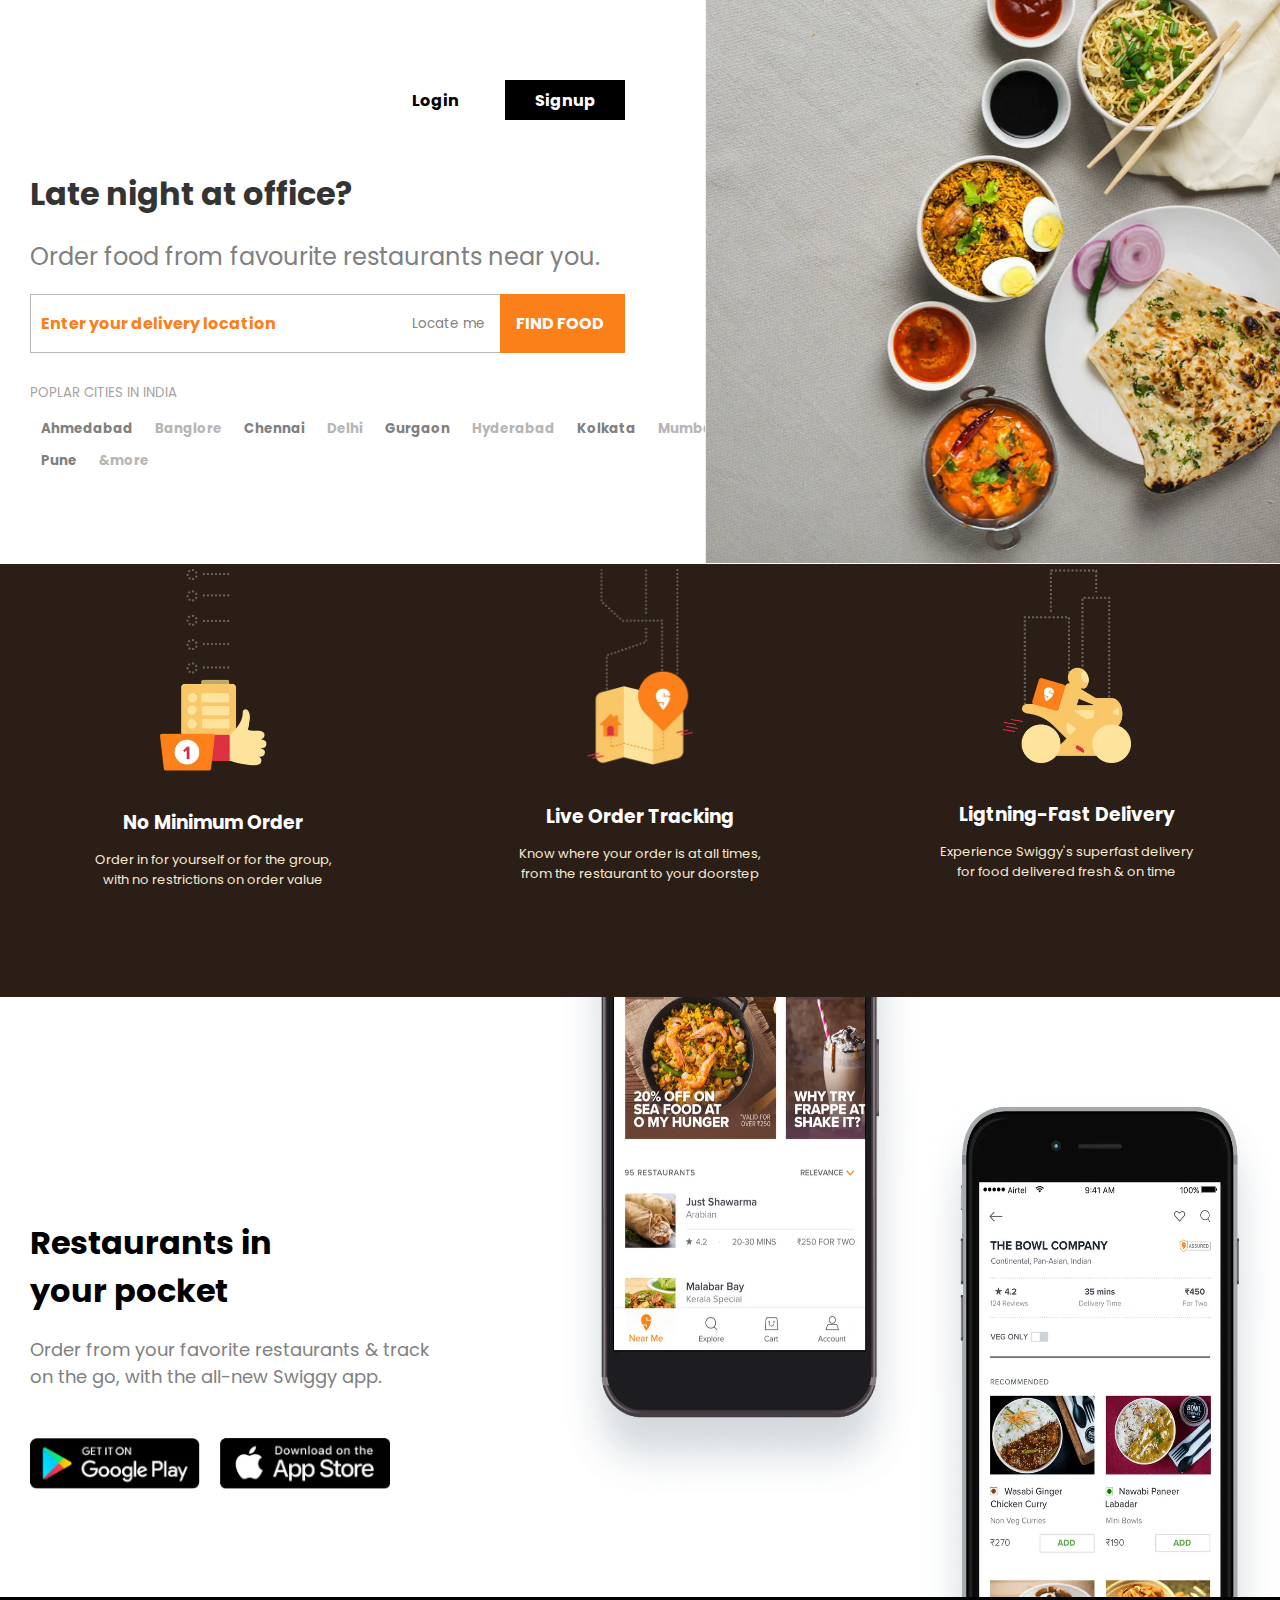
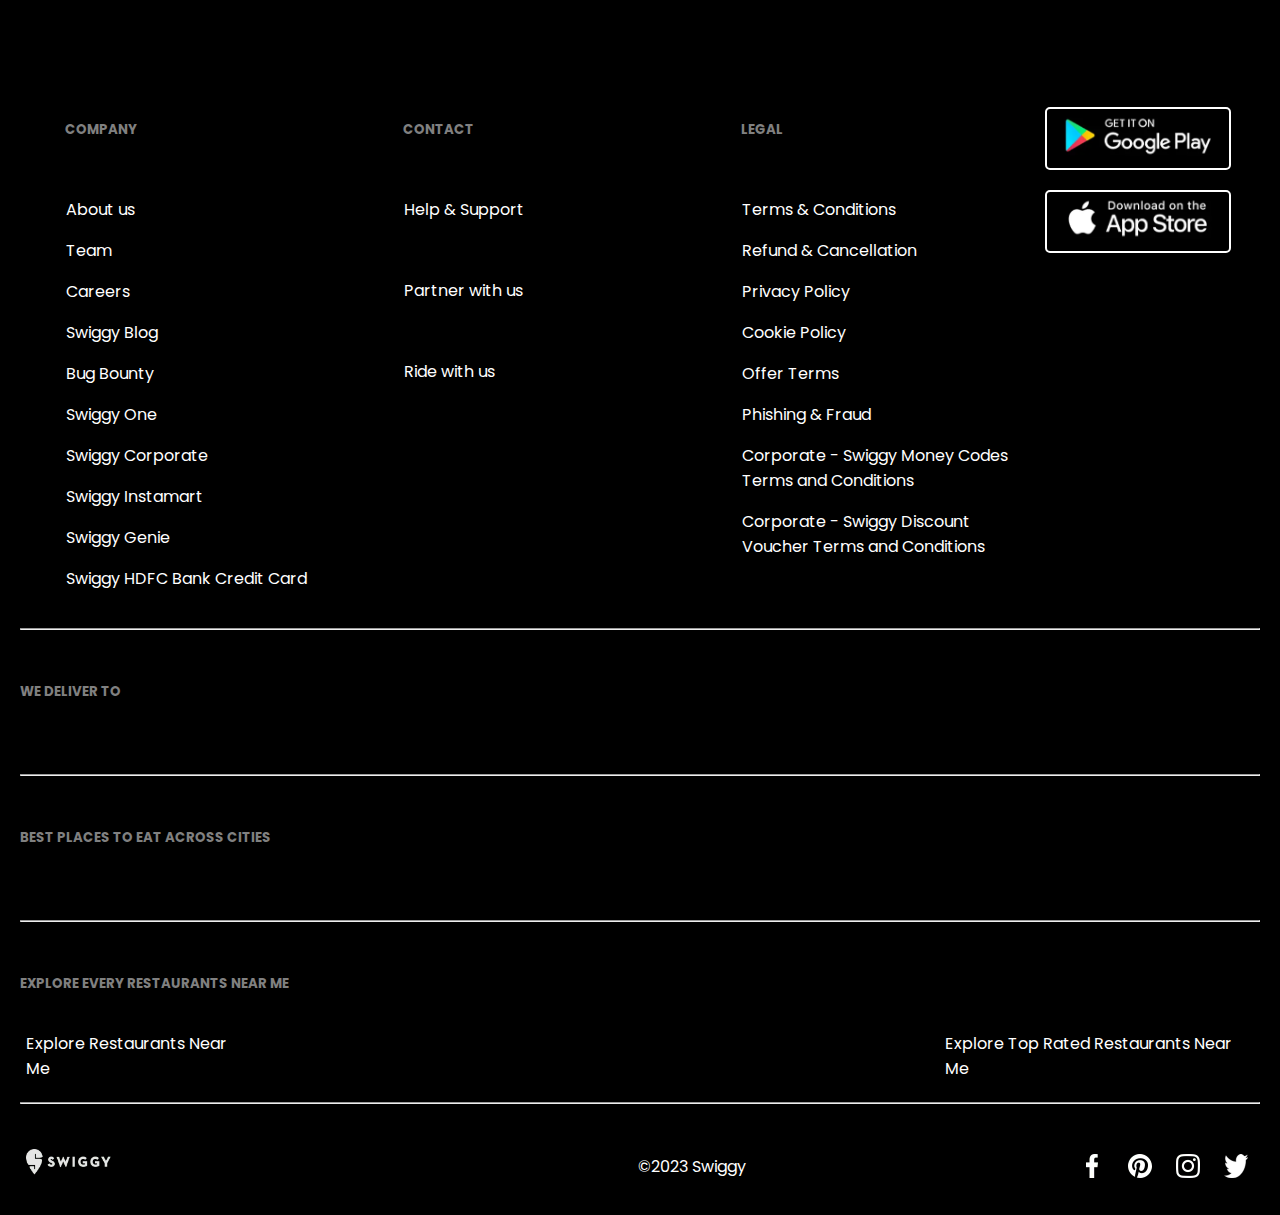
==== commit e43df3b7: "Fix: Cookies restored regarding location and styling issues fixed" ====
--- a/SwiggyClone/index.html
+++ b/SwiggyClone/index.html
@@ -6,10 +6,9 @@
     <title>Swiggy Clone</title>
 
     <link rel="stylesheet" href="./assets/css/main.css" />
-
   </head>
 
-  <body>
+  <body class="index-body">
     <div class="landing-page-root">
       <!--Top Section containing all the elements in the inital window-->
       <div id="top" class="top">
@@ -53,13 +52,11 @@
           <!--Text-box for sharing location-->
 
           <div style="display: flex; margin-top: 20px">
-
             <form
               id="deliveryForm"
               class="delivery-form"
               onsubmit="submitForm(event)"
             >
-
               <input
                 class="deliveryLocation"
                 type="text"
@@ -80,7 +77,7 @@
           <h5
             style="
               color: rgb(166, 162, 162);
-              font-weight: lighter;
+              font-weight:normal;
               margin-bottom: 10px;
               margin-top: 30px;
             "
@@ -106,7 +103,7 @@
         <!--The image in the right side of the initial window-->
         <div class="topright">
           <img
-            style="width: 100%"
+            style="width: 575px"
             src="./assets/img/landingpage/landingpage1.png"
             alt=""
           />
@@ -209,7 +206,6 @@
               />
             </a>
             <!-- </button> -->
-
           </div>
         </div>
         <!--Images of phone-->
@@ -231,15 +227,21 @@
       <div class="landing-page-footer">
         <div class="footer1">
           <div id="company" class="footer-1List">
-            <h5 style="padding-bottom: 20px; color: gray">COMPANY</h5>
+            <h5 style="padding-bottom: 20px; color: gray; margin-left: 45px">
+              COMPANY
+            </h5>
             <ul id="companyList" class="company-lit"></ul>
           </div>
           <div id="contact" class="footer-1List">
-            <h5 style="padding-bottom: 20px; color: gray">CONTACT</h5>
+            <h5 style="padding-bottom: 20px; color: gray; margin-left: 45px">
+              CONTACT
+            </h5>
             <ul id="contactList" class="contact-list"></ul>
           </div>
           <div id="legal" class="footer-1List">
-            <h5 style="padding-bottom: 20px; color: gray">LEGAL</h5>
+            <h5 style="padding-bottom: 20px; color: gray; margin-left: 45px">
+              LEGAL
+            </h5>
             <ul id="legalList"></ul>
           </div>
           <div class="footer1-buttons">
@@ -286,7 +288,7 @@
         <hr style="margin-top: 20px" />
 
         <!--We deliver to section-->
-        <h5 style="padding-top: 30px; padding-bottom: 20px; color: gray">
+        <h5 style="padding-top: 30px; margin-bottom: -20px; color: gray">
           WE DELIVER TO
         </h5>
 
@@ -299,7 +301,7 @@
 
         <!--Best places to eat section-->
         <hr style="margin-top: 20px" />
-        <h5 style="padding-top: 30px; padding-bottom: 20px; color: gray">
+        <h5 style="padding-top: 30px; margin-bottom: -20px; color: gray">
           BEST PLACES TO EAT ACROSS CITIES
         </h5>
 
@@ -312,12 +314,12 @@
 
         <!--Best Cuisines-->
         <hr style="margin-top: 20px" />
-        <h5 style="padding-top: 30px; padding-bottom: 20px; color: gray">
+        <!-- <h5 style="padding-top: 30px; padding-bottom: 20px; color: gray">
           BEST CUISINES NEAR ME
         </h5>
 
-        <hr style="margin-top: 20px" />
-        <h5 style="padding-top: 30px; padding-bottom: 20px; color: gray">
+        <hr style="margin-top: 20px" /> -->
+        <h5 style="padding-top: 30px; color: gray">
           EXPLORE EVERY RESTAURANTS NEAR ME
         </h5>
 
@@ -499,10 +501,8 @@
       <!-- Root Ends  -->
     </div>
 
-
     <script src="./assets/js/landingscript.js"></script>
     <!--<script src="./assets/js/main.js"></script>-->
     <script src="./assets/js/signin.js"></script>
-
   </body>
 </html>
--- a/SwiggyClone/assets/css/main.css
+++ b/SwiggyClone/assets/css/main.css
@@ -64,6 +64,7 @@
   text-decoration: underline;
   font-size: 16px;
   font-weight: 510;
+  margin-top: 0;
   /* margin-top: 15px; */
 }
 
@@ -603,6 +604,10 @@
 }
 
 /* MELWIN CSS */
+.index-body{
+  margin: 0;
+  padding: 0;
+}
 
 .landing-page-root button {
   border-style: none;
@@ -640,24 +645,28 @@
 }
 
 .landing-page-root .landsButton {
-  /* margin-left: 100px; */
-  display: flex;
-  /* flex: 1; */
+  padding-right: 50px;
+  margin-top: 10px;
+  display: flex;
+  
 }
 
 .landing-page-root .signupButton {
   background-color: black;
   color: white;
   width: 120px;
-  height: 50px;
-  font-size: large;
+  height: 40px;
+  font-size: medium;
+  font-weight: bold;
 }
 
 .landing-page-root .loginButton {
-  background-color: var(--primary-color);
+  background-color: white;
+  
   width: 120px;
-  height: 50px;
-  font-size: large;
+  height: 40px;
+  font-size: medium;
+  font-weight: bold;
   margin-right: 10px;
 }
 
@@ -705,14 +714,14 @@
 
 .landing-page-root .locateMe {
   margin-left: 360px;
-  /* margin-top: 15px; */
+  margin-top: 15px;
   text-align: right;
   border-style: none;
   padding: 5px;
   /* background-color: rgb(175, 175, 175); */
   color: grey;
   position: absolute;
-  margin-top: 35px;
+  
   /* top: 2px; */
   width: 100px;
   background: none;
@@ -735,14 +744,15 @@
   color: gray;
   margin: 5px;
   font-weight: bold;
-  font-size: medium;
+  /* font-size: medium; */
 }
 
 .landing-page-root .topPlace2 {
   background-color: white;
   color: rgb(183, 181, 181);
   margin: 5px;
-  font-size: medium;
+  font-weight: bold;
+  /* font-size: medium; */
 }
 
 /*The seconsd section*/
@@ -750,7 +760,7 @@
 .landing-page-root .section2 {
   background-color: rgb(43, 30, 22);
   display: flex;
-  margin-top: -4px;
+  margin-top: -6px;
   padding-top: 5px;
 }
 
@@ -830,6 +840,7 @@
   margin-top: 20px;
 }
 
+.landing-page-footer 
 /* MELWIN CSS ENDS == NEEDS OPTIMIZATION*/
 
 /* GEEVARGHESE */
@@ -1244,14 +1255,17 @@
 #menu-box-container img {
     width: 150px;
     height: 150px;
-
-}
-
+    border-radius: 5px;
+    transition: transform 0.3s ease;
+}
+#menu-box-container img:hover {
+  transform: scale(1.1); /* Scale up the image on hover */
+}
 /*===========================================================*/
 
 #menu-headings-container {
     display: block;
-    margin: 100px 10px 0px 200px;
+    margin: 120px 10px 0px 200px;
     font-family: ProximaNova, arial, Helvetica Neue, sans-serif;
 }
 
@@ -1268,8 +1282,10 @@
  .video-element-container{
     border-radius: 10%;
     /* margin-left: 40px; */
+    background-color: transparent;
+  }
+  .video-element-container:hover{
     box-shadow: 0 4px 8px 0 rgba(0, 0, 0, 0.2);
-    background-color: #dff5d7;
   }
   .text-container{
     margin-right: 40px;
@@ -1304,7 +1320,7 @@
   font-size: 20px;
   color: #7e808c;
   margin-right: 20px;
-  line-height: 0.5;
+  line-height: 0.75;
 }
 
 /* #menu-headings-container .menu-head .head-left-side p {
@@ -1317,13 +1333,16 @@
 
     position: absolute;
     /* right: 400px; */
-    margin-left: 500px;
-    bottom: 200px;
+    margin-left: 550px;
+    bottom: 250px;
     border: 1px solid #e9e9eb;
     box-shadow: 0 1px 5px #f9f9f9;
     border-radius: 6px;
     text-align: center;
-    padding: 20px;
+    padding-top: 20px;
+    padding-right: 20px;
+    padding-left: 20px;
+    padding-bottom: 2px;
     max-width: 100px;
     /* float: right; */
     background-color: #fff;
@@ -1361,11 +1380,11 @@
     margin-right: 20px;
     padding-top: 10px;
     padding-left: 10px;
-    padding-bottom: 10px;
+    padding-bottom: 1px;
     border-radius: 5%;
     color:#93959f;
-    
-}
+}
+
 .coupon-2{
     flex:1;
     border: 1px solid #d3d3d7;
@@ -1411,47 +1430,11 @@
     margin-top: 25px;
 }
 
-.menu-footer {
-    background-color: #f1f1f6;
-    color: #93959f;
-    margin-left: 180px;
-    margin-right: 180px;
-    font-weight: 300;
-    line-height: 1.5;
-    padding-bottom: 50px;
-}
-
-.menu-footer-top {
-    display:flex;
-    margin-left:10px;
-    margin-bottom:30px;
-    padding:30px;
-    font-size: 15px;
-    border-bottom: 1px solid rgba(100, 100, 111, 0.2);
-    align-items: center;
-
-}
-
-.menu-footer-img {
-  flex: 1;
-  margin-right: 10px;
-}
-
-.menu-footer-license {
-  flex: 4;
-}
-
-.menu-footer-bottom {
-  margin-left: 10px;
-  margin-bottom: 30px;
-  font-size: 20px;
-  font-weight: 400;
-}
-
 #browse-btn {
   height: 40px;
   /* outline: none; */
-  border: 1px solid white;
+  background-color:transparent;
+  border:none;
   display: flex;
   justify-content: center;
   align-items: center;
@@ -1523,7 +1506,7 @@
 .menu-search-bar-container {
     position: absolute;
     top: 100px;
-    right: 400px;
+    right: 350px;
     display: flex;
     background: none;
     border: none;
@@ -1642,7 +1625,8 @@
     color: var(--secondary-color);
     font-family: Poppins, sans-serif;
     font-size: 16px;
-    background: none;
+    background: white;
+    border:none;
   }
   #viewCartBtn:hover {
     color: var(--primary-color);
@@ -1674,7 +1658,8 @@
   }
   .delete-cart-item-button{
     color:white;
-    background: none;
+    background: white;
+    border:none;
     font-size: larger;
     align-items: center;
     margin-left: 10px;
@@ -1688,6 +1673,42 @@
     box-shadow: 0 4px 8px rgba(0, 0, 0, 0.2);
   }
 
+  .menu-footer {
+    background-color: #f1f1f6;
+    color: #93959f;
+    margin-left: 180px;
+    margin-right: 180px;
+    font-weight: 300;
+    line-height: 1.5;
+    padding-bottom: 50px;
+}
+
+.menu-footer .menu-footer-top {
+    display:flex;
+    margin-left:10px;
+    margin-bottom:30px;
+    padding:30px;
+    font-size: 15px;
+    border-bottom: 1px solid rgba(100, 100, 111, 0.2);
+    align-items: center;
+
+}
+
+.menu-footer .menu-footer-img {
+  flex: 1;
+  margin-right: 10px;
+}
+
+.menu-footer .menu-footer-license {
+  flex: 4;
+}
+
+.menu-footer .menu-footer-bottom {
+  margin-left: 10px;
+  margin-bottom: 30px;
+  font-size: 20px;
+  font-weight: 400;
+}
  
 /* MERIN CSS ENDS */
 
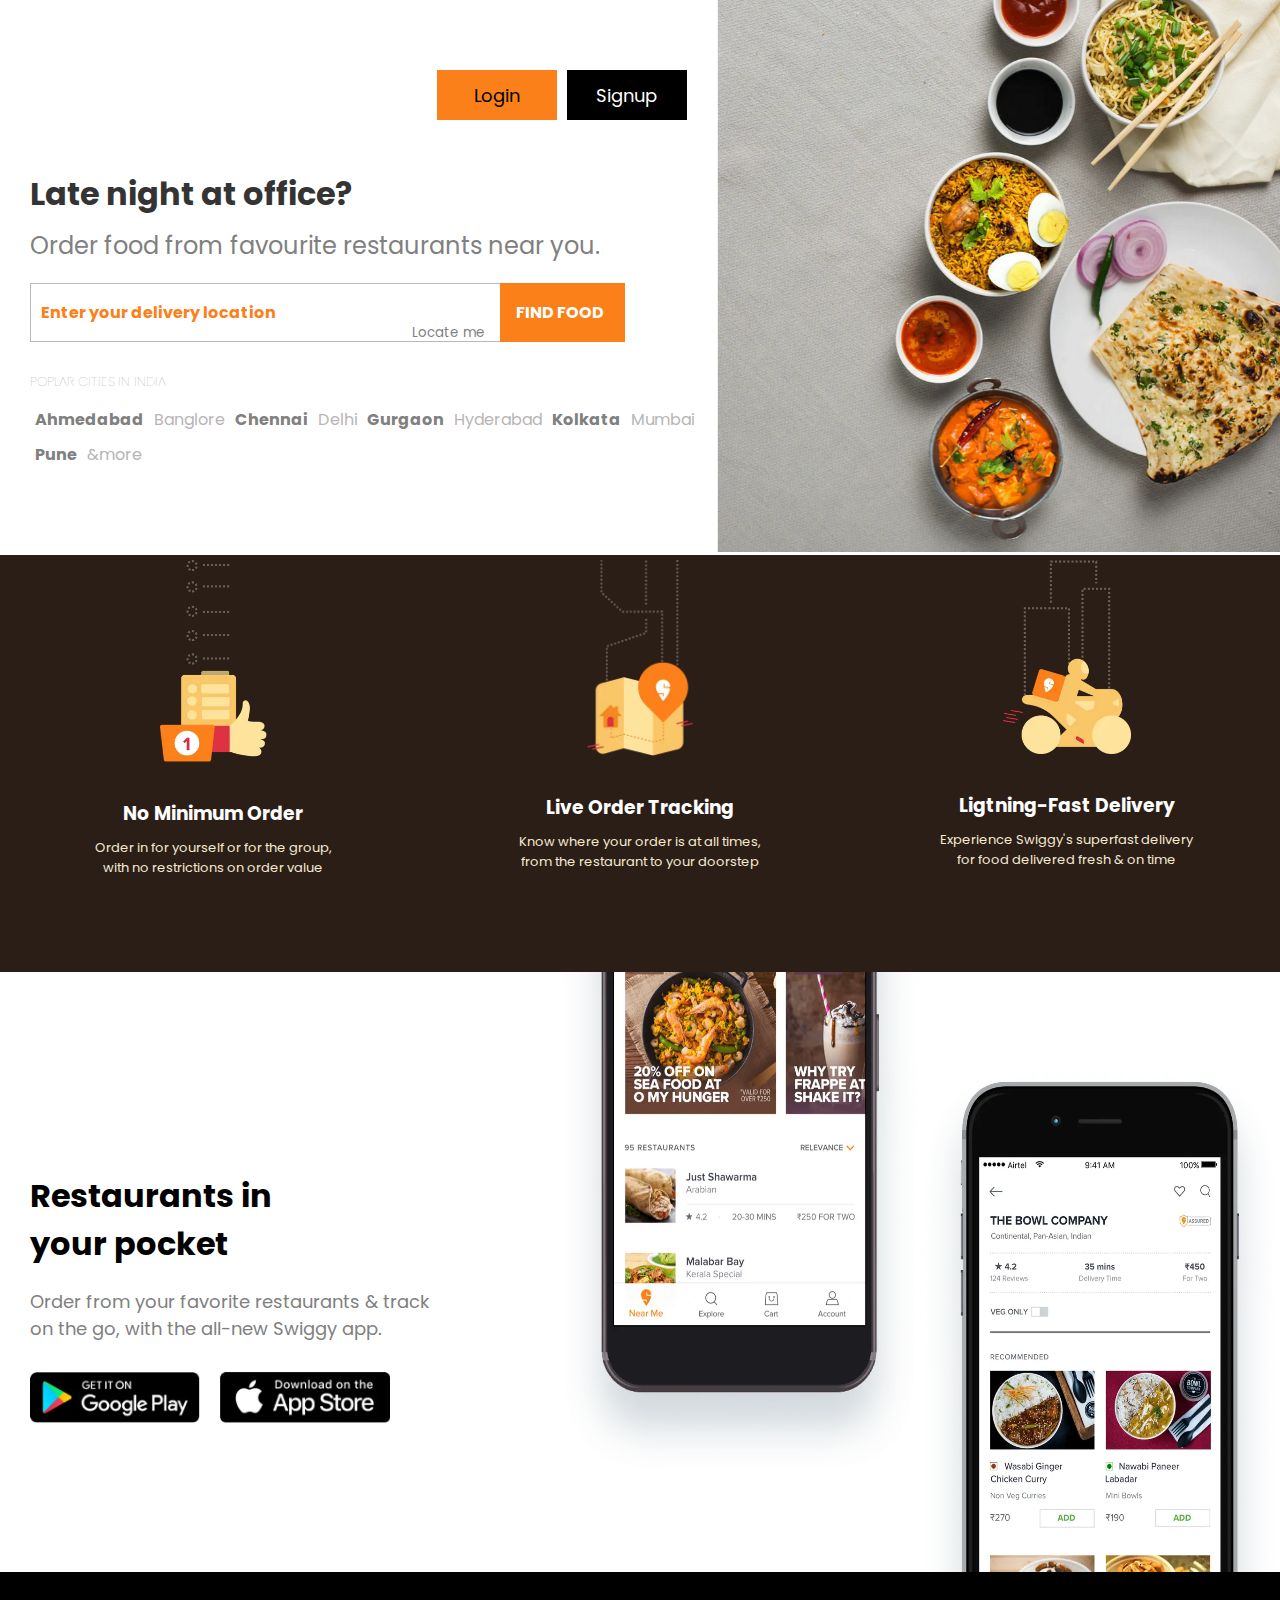
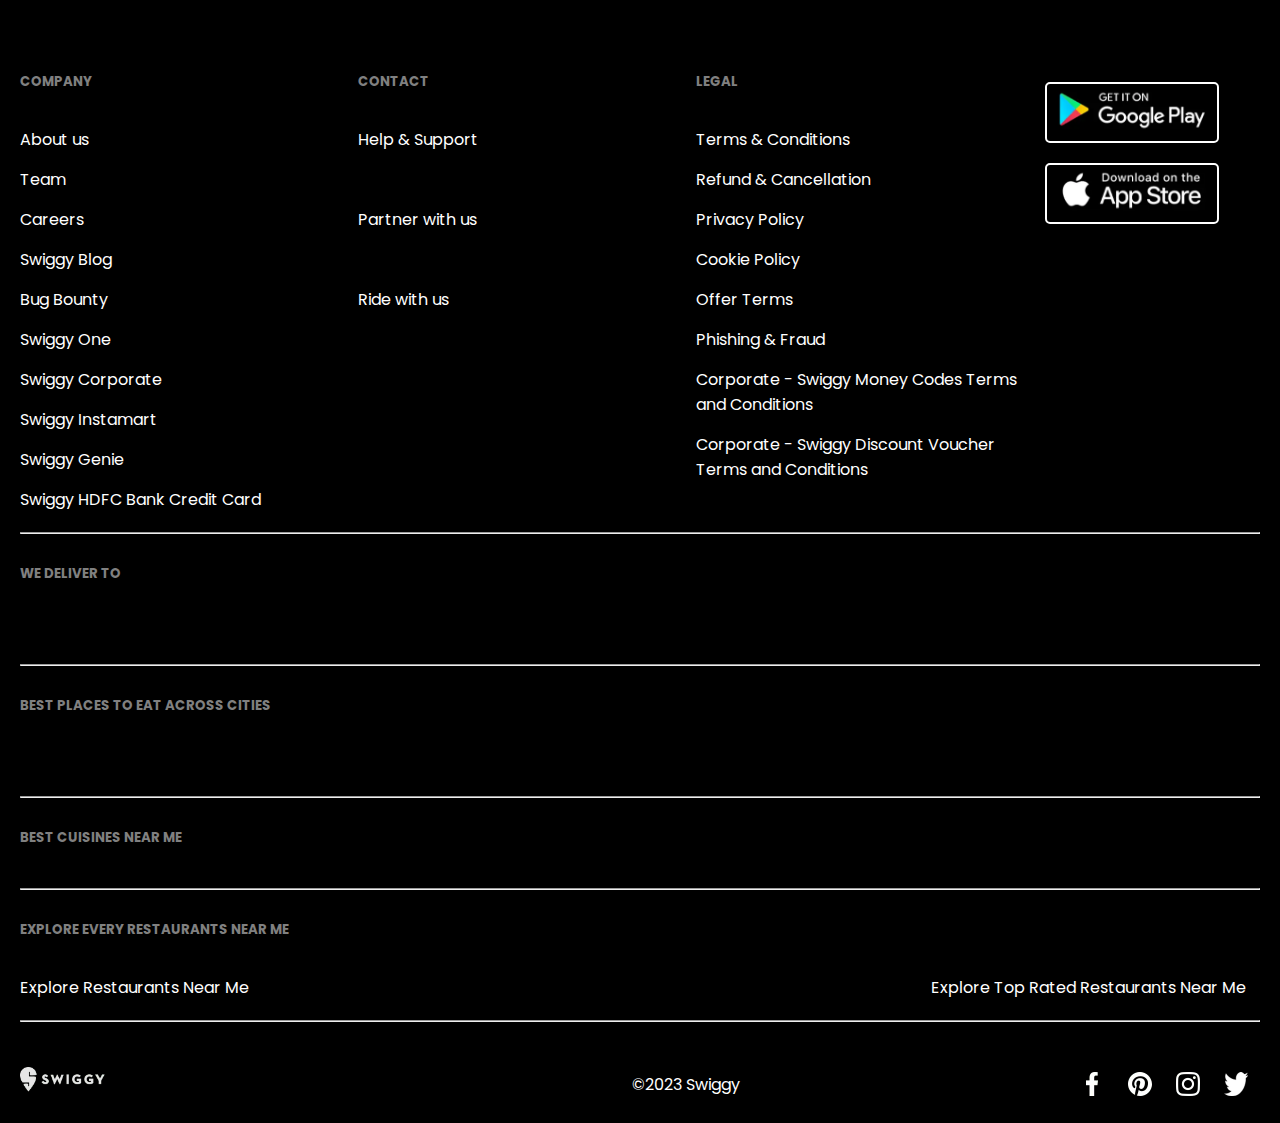
==== commit 83a9b928: "feat:added validation and minor fixes" ====
--- a/SwiggyClone/index.html
+++ b/SwiggyClone/index.html
@@ -8,7 +8,7 @@
     <link rel="stylesheet" href="./assets/css/main.css" />
   </head>
 
-  <body class="index-body">
+  <body>
     <div class="landing-page-root">
       <!--Top Section containing all the elements in the inital window-->
       <div id="top" class="top">
@@ -77,7 +77,7 @@
           <h5
             style="
               color: rgb(166, 162, 162);
-              font-weight:normal;
+              font-weight: lighter;
               margin-bottom: 10px;
               margin-top: 30px;
             "
@@ -103,7 +103,7 @@
         <!--The image in the right side of the initial window-->
         <div class="topright">
           <img
-            style="width: 575px"
+            style="width: 100%"
             src="./assets/img/landingpage/landingpage1.png"
             alt=""
           />
@@ -227,21 +227,15 @@
       <div class="landing-page-footer">
         <div class="footer1">
           <div id="company" class="footer-1List">
-            <h5 style="padding-bottom: 20px; color: gray; margin-left: 45px">
-              COMPANY
-            </h5>
+            <h5 style="padding-bottom: 20px; color: gray">COMPANY</h5>
             <ul id="companyList" class="company-lit"></ul>
           </div>
           <div id="contact" class="footer-1List">
-            <h5 style="padding-bottom: 20px; color: gray; margin-left: 45px">
-              CONTACT
-            </h5>
+            <h5 style="padding-bottom: 20px; color: gray">CONTACT</h5>
             <ul id="contactList" class="contact-list"></ul>
           </div>
           <div id="legal" class="footer-1List">
-            <h5 style="padding-bottom: 20px; color: gray; margin-left: 45px">
-              LEGAL
-            </h5>
+            <h5 style="padding-bottom: 20px; color: gray">LEGAL</h5>
             <ul id="legalList"></ul>
           </div>
           <div class="footer1-buttons">
@@ -288,7 +282,7 @@
         <hr style="margin-top: 20px" />
 
         <!--We deliver to section-->
-        <h5 style="padding-top: 30px; margin-bottom: -20px; color: gray">
+        <h5 style="padding-top: 30px; padding-bottom: 20px; color: gray">
           WE DELIVER TO
         </h5>
 
@@ -301,7 +295,7 @@
 
         <!--Best places to eat section-->
         <hr style="margin-top: 20px" />
-        <h5 style="padding-top: 30px; margin-bottom: -20px; color: gray">
+        <h5 style="padding-top: 30px; padding-bottom: 20px; color: gray">
           BEST PLACES TO EAT ACROSS CITIES
         </h5>
 
@@ -314,12 +308,12 @@
 
         <!--Best Cuisines-->
         <hr style="margin-top: 20px" />
-        <!-- <h5 style="padding-top: 30px; padding-bottom: 20px; color: gray">
+        <h5 style="padding-top: 30px; padding-bottom: 20px; color: gray">
           BEST CUISINES NEAR ME
         </h5>
 
-        <hr style="margin-top: 20px" /> -->
-        <h5 style="padding-top: 30px; color: gray">
+        <hr style="margin-top: 20px" />
+        <h5 style="padding-top: 30px; padding-bottom: 20px; color: gray">
           EXPLORE EVERY RESTAURANTS NEAR ME
         </h5>
 
@@ -435,13 +429,15 @@
                 <div class="form">
                   <input
                     id="password"
-                    type="text"
+                    type="password"
                     required
                     placeholder="Type"
                   />
-
                   <label for="">Password</label>
                 </div>
+                <p id="wrongCredentials" style="color: #ff4444; display: none">
+                  Wrong Credentials !!!
+                </p>
                 <button class="signinLogin-button" type="submit">Submit</button>
               </form>
             </div>
@@ -468,26 +464,32 @@
                 </div>
               </div>
 
-              <form>
+              <form id="signUpForm">
                 <div class="form">
-                  <input type="text" required placeholder="Type" />
-                  <label for="">First Name</label>
+                  <input id="signUp firstName" type="text" placeholder="Type" />
+                  <label for="" data-original-text="First Name"
+                    >First Name</label
+                  >
                 </div>
                 <div class="form">
-                  <input type="text" required placeholder="Type" />
-                  <label for="">Last Name</label>
+                  <input id="signUp lastName" type="text" placeholder="Type" />
+                  <label for="" data-original-text="Last Name">Last Name</label>
                 </div>
                 <div class="form">
-                  <input type="text" required placeholder="Type" />
-                  <label for="">Email</label>
+                  <input id="signUp email" type="text" placeholder="Type" />
+                  <label for="" data-original-text="Email">Email</label>
                 </div>
                 <div class="form">
-                  <input type="text" required placeholder="Type" />
-                  <label for="">Username</label>
+                  <input id="signUp username" type="text" placeholder="Type" />
+                  <label for="" data-original-text="Username">Username</label>
                 </div>
                 <div class="form">
-                  <input type="text" required placeholder="Type" />
-                  <label for="">Password</label>
+                  <input
+                    id="signUp password"
+                    type="password"
+                    placeholder="Type"
+                  />
+                  <label for="" data-original-text="Password">Password</label>
                 </div>
                 <button class="signinLogin-button" type="submit">Submit</button>
               </form>
@@ -500,9 +502,114 @@
 
       <!-- Root Ends  -->
     </div>
-
+    <script src="./assets/js/signinLogin.js"></script>
     <script src="./assets/js/landingscript.js"></script>
+    <script>
+      firstNameInput.addEventListener("click", () =>
+        resetStyles(firstNameInput)
+      );
+      lastNameInput.addEventListener("click", () => resetStyles(lastNameInput));
+      emailInput.addEventListener("click", () => resetStyles(emailInput));
+      usernameInput.addEventListener("click", () => resetStyles(usernameInput));
+      passwordInput.addEventListener("click", () => resetStyles(passwordInput));
+
+      const signUpFormid = document.getElementById("signUpForm");
+      signUpFormid.addEventListener("submit", function (event) {
+        event.preventDefault();
+        validateForm();
+      });
+
+      function validateForm() {
+        // Reset styles and error messages
+        removeWrongSignupStyle();
+        let isValid = true;
+
+        if (!validateRequired(firstNameInput)) {
+          isValid = false;
+          showError(firstNameInput, "First Name cannot be empty");
+        }
+
+        if (!validateRequired(lastNameInput)) {
+          isValid = false;
+          showError(lastNameInput, "Last Name cannot be empty");
+        }
+
+        if (!validateRequired(emailInput)) {
+          isValid = false;
+          showError(emailInput, "Email cannot be empty");
+        } else if (!validateEmail(emailInput.value)) {
+          isValid = false;
+          showError(emailInput, "Invalid email format");
+        }
+
+        if (!validateRequired(usernameInput)) {
+          isValid = false;
+          showError(usernameInput, "Username cannot be empty");
+        }
+
+        if (!validateRequired(passwordInput)) {
+          isValid = false;
+          showError(passwordInput, "Password cannot be empty");
+        } else if (!validatePassword(passwordInput.value)) {
+          isValid = false;
+          showError(passwordInput, "Password must be alphanumeric");
+        }
+
+        if (isValid) {
+          // Form is valid, you can proceed with form submission or other actions
+          console.log(window.location.pathname);
+
+          const isIndexPage = window.location.pathname.endsWith("index.html");
+          if (isIndexPage) {
+            window.location.href = "home.html";
+          }
+
+          console.log("Form is valid");
+          document.cookie = `id=${tempid++};`;
+          document.cookie = `firstName=${firstNameInput.value};`;
+          console.log(`cookie= ${document.cookie}`);
+          setFromCookie(firstNameInput.value);
+          SignUpContainer.classList.add("hidden");
+          clearForm();
+        }
+      }
+
+      function validateRequired(input) {
+        return input.value.trim() !== "";
+      }
+
+      function validateEmail(email) {
+        const emailRegex = /\S+@\S+\.\S+/;
+        return emailRegex.test(email);
+      }
+
+      function validatePassword(password) {
+        // Password must contain at least one letter and one number
+        const passwordRegex = /^(?=.*[A-Za-z])(?=.*\d)/;
+        return passwordRegex.test(password);
+      }
+
+      function showError(input, message) {
+        const label = input.nextElementSibling;
+        label.textContent = message;
+        label.style.color = "#ff4444"; // Light red color
+        input.style.borderColor = "#ff4444"; // Light red color
+      }
+      function removeWrongSignupStyle() {
+        resetStyles(firstNameInput);
+        resetStyles(lastNameInput);
+        resetStyles(emailInput);
+        resetStyles(usernameInput);
+        resetStyles(passwordInput);
+      }
+      function resetStyles(input) {
+        const label = input.nextElementSibling;
+        label.textContent = label.getAttribute("data-original-text");
+        label.style.color = "#a2a3a6";
+        input.style.borderColor = "#a2a3a6";
+      }
+    </script>
+
     <!--<script src="./assets/js/main.js"></script>-->
-    <script src="./assets/js/signin.js"></script>
   </body>
 </html>
--- a/SwiggyClone/assets/css/main.css
+++ b/SwiggyClone/assets/css/main.css
@@ -1,8 +1,8 @@
 @import url("https://fonts.googleapis.com/css2?family=Poppins:ital,wght@0,100;0,200;0,300;0,400;0,500;0,600;0,700;0,800;0,900;1,100;1,200;1,300;1,400;1,500;1,600;1,700;1,800;1,900&display=swap");
 
 * {
-  /* margin: 0;
-  padding: 0; */
+  margin: 0;
+  padding: 0;
   box-sizing: border-box;
   font-family: "Poppins", sans-serif;
   scroll-behavior: smooth;
@@ -64,7 +64,6 @@
   text-decoration: underline;
   font-size: 16px;
   font-weight: 510;
-  margin-top: 0;
   /* margin-top: 15px; */
 }
 
@@ -604,10 +603,6 @@
 }
 
 /* MELWIN CSS */
-.index-body{
-  margin: 0;
-  padding: 0;
-}
 
 .landing-page-root button {
   border-style: none;
@@ -645,28 +640,24 @@
 }
 
 .landing-page-root .landsButton {
-  padding-right: 50px;
-  margin-top: 10px;
-  display: flex;
-  
+  /* margin-left: 100px; */
+  display: flex;
+  /* flex: 1; */
 }
 
 .landing-page-root .signupButton {
   background-color: black;
   color: white;
   width: 120px;
-  height: 40px;
-  font-size: medium;
-  font-weight: bold;
+  height: 50px;
+  font-size: large;
 }
 
 .landing-page-root .loginButton {
-  background-color: white;
-  
+  background-color: var(--primary-color);
   width: 120px;
-  height: 40px;
-  font-size: medium;
-  font-weight: bold;
+  height: 50px;
+  font-size: large;
   margin-right: 10px;
 }
 
@@ -714,14 +705,14 @@
 
 .landing-page-root .locateMe {
   margin-left: 360px;
-  margin-top: 15px;
+  /* margin-top: 15px; */
   text-align: right;
   border-style: none;
   padding: 5px;
   /* background-color: rgb(175, 175, 175); */
   color: grey;
   position: absolute;
-  
+  margin-top: 35px;
   /* top: 2px; */
   width: 100px;
   background: none;
@@ -744,15 +735,14 @@
   color: gray;
   margin: 5px;
   font-weight: bold;
-  /* font-size: medium; */
+  font-size: medium;
 }
 
 .landing-page-root .topPlace2 {
   background-color: white;
   color: rgb(183, 181, 181);
   margin: 5px;
-  font-weight: bold;
-  /* font-size: medium; */
+  font-size: medium;
 }
 
 /*The seconsd section*/
@@ -760,7 +750,7 @@
 .landing-page-root .section2 {
   background-color: rgb(43, 30, 22);
   display: flex;
-  margin-top: -6px;
+  margin-top: -4px;
   padding-top: 5px;
 }
 
@@ -840,7 +830,6 @@
   margin-top: 20px;
 }
 
-.landing-page-footer 
 /* MELWIN CSS ENDS == NEEDS OPTIMIZATION*/
 
 /* GEEVARGHESE */
@@ -963,7 +952,7 @@
 }
 
 .login-signup-section button {
-  /* background-color: #007bff; */
+  background-color: #007bff;
   color: #fff;
   border: none;
   padding: 10px;
@@ -1001,16 +990,6 @@
   pointer-events: none;
 }
 
-/* .login-signup-section .form input:focus ~ label,
-input:not(:placeholder-shown) + label {
-  top: -9px;
-  background-color: #ffffff;
-}
-
-.login-signup-section ::placeholder {
-  color: #ffffff;
-} */
-
 .login-signup-section .form input:focus ~ label,
 .login-signup-section input:not(:placeholder-shown) + label {
   top: -9px;
@@ -1180,10 +1159,9 @@
 /*=============MENU============ */
 
 #menu-box-container {
-
-    display: block;
-    margin: 50px 100px 0px 150px;
-    font-family: ProximaNova, arial, Helvetica Neue, sans-serif;
+  display: block;
+  margin: 50px 300px 0px 300px;
+  font-family: ProximaNova, arial, Helvetica Neue, sans-serif;
 }
 
 #menu-box-container .menu-box {
@@ -1253,20 +1231,16 @@
 }
 
 #menu-box-container img {
-    width: 150px;
-    height: 150px;
-    border-radius: 5px;
-    transition: transform 0.3s ease;
-}
-#menu-box-container img:hover {
-  transform: scale(1.1); /* Scale up the image on hover */
-}
+  width: 100px;
+  height: auto;
+}
+
 /*===========================================================*/
 
 #menu-headings-container {
-    display: block;
-    margin: 120px 10px 0px 200px;
-    font-family: ProximaNova, arial, Helvetica Neue, sans-serif;
+  display: block;
+  margin: 100px 300px 0px 300px;
+  font-family: ProximaNova, arial, Helvetica Neue, sans-serif;
 }
 
 #menu-headings-container .menu-head {
@@ -1276,22 +1250,9 @@
   margin: 20px;
   position: relative;
 }
-.menu-head .text-container, .menu-head .video-container{
-    flex:1;
-}
- .video-element-container{
-    border-radius: 10%;
-    /* margin-left: 40px; */
-    background-color: transparent;
-  }
-  .video-element-container:hover{
-    box-shadow: 0 4px 8px 0 rgba(0, 0, 0, 0.2);
-  }
-  .text-container{
-    margin-right: 40px;
-  }
+
 #menu-headings-container .menu-head .head-left-side {
-    max-width: 50%;
+  max-width: 60%;
 }
 
 #menu-headings-container .menu-head .head-left-side span {
@@ -1320,7 +1281,7 @@
   font-size: 20px;
   color: #7e808c;
   margin-right: 20px;
-  line-height: 0.75;
+  line-height: 0.5;
 }
 
 /* #menu-headings-container .menu-head .head-left-side p {
@@ -1330,80 +1291,66 @@
 } */
 
 #menu-headings-container .menu-head .head-right-side button {
-
-    position: absolute;
-    /* right: 400px; */
-    margin-left: 550px;
-    bottom: 250px;
-    border: 1px solid #e9e9eb;
-    box-shadow: 0 1px 5px #f9f9f9;
-    border-radius: 6px;
-    text-align: center;
-    padding-top: 20px;
-    padding-right: 20px;
-    padding-left: 20px;
-    padding-bottom: 2px;
-    max-width: 100px;
-    /* float: right; */
-    background-color: #fff;
-    color: rgb(61, 155, 109);
-
-}
- 
-.coupons-container{
-    /* margin-left: 200px; */
-    width:650px;
-    padding-bottom: 20px;
-    padding-top: 20px;
-    display:flex;
-}
-.coupons img{
-    width:20px;
-    height:15px;
-}
-.coupon-p{
-    font-weight: 600;
-    font-size: .7rem;
-    -ms-writing-mode: tb-lr;
-    writing-mode: vertical-lr;
-    transform: rotate(180deg);
-    padding-left: 4px;
-    text-align: center;
-    color: rgb(228, 109, 71);
-    border-left: 1px solid #e9e9eb;
-    float: left;
-    margin-right: 10px;
-}
-.coupon-1{
-    flex:1;
-    border: 1px solid #d3d3d7;
-    margin-right: 20px;
-    padding-top: 10px;
-    padding-left: 10px;
-    padding-bottom: 1px;
-    border-radius: 5%;
-    color:#93959f;
-}
-
-.coupon-2{
-    flex:1;
-    border: 1px solid #d3d3d7;
-    margin-right: 20px;
-    padding-top: 10px;
-    padding-left: 10px;
-    padding-bottom: 10px;
-    border-radius: 5%;
-    color:#93959f;
-}
-.coupon-3{
-    flex:1;
-    border: 1px solid #d3d3d7;
-    padding-top: 10px;
-    padding-left: 10px;
-    padding-bottom: 10px;
-    border-radius: 5%;
-    color:#93959f;
-
+  position: absolute;
+  right: 20px;
+  bottom: 40px;
+  border: 1px solid #e9e9eb;
+  box-shadow: 0 1px 5px #f9f9f9;
+  border-radius: 6px;
+  text-align: center;
+  padding: 20px;
+  max-width: 100px;
+  float: right;
+  background-color: #fff;
+  color: rgb(61, 155, 109);
+}
+
+.coupons-container {
+  margin-left: 350px;
+  width: 650px;
+  padding-bottom: 20px;
+  padding-top: 20px;
+  display: flex;
+}
+
+.coupons img {
+  width: 20px;
+  height: 15px;
+}
+
+.coupon-p {
+  font-weight: 600;
+  font-size: 0.7rem;
+  -ms-writing-mode: tb-lr;
+  writing-mode: vertical-lr;
+  transform: rotate(180deg);
+  padding-left: 4px;
+  text-align: center;
+  color: rgb(228, 109, 71);
+  border-left: 1px solid #e9e9eb;
+  float: left;
+  margin-right: 10px;
+}
+
+.coupon-1 {
+  flex: 1;
+  border: 1px solid #d3d3d7;
+  margin-right: 80px;
+  padding-top: 10px;
+  padding-bottom: 10px;
+  padding-left: 10px;
+  border-radius: 5%;
+  color: #93959f;
+}
+
+.coupon-2 {
+  flex: 1;
+  border: 1px solid #d3d3d7;
+  padding-top: 10px;
+  padding-bottom: 10px;
+  padding-left: 10px;
+  border-radius: 5%;
+  color: #93959f;
 }
 
 /* 
@@ -1415,26 +1362,59 @@
   } */
 
 .menu-headings-above-hr {
-
-    border: none;
-    border-top: 1px dashed rgba(100, 100, 111, 0.2);
-    margin-left: 5px;
-    margin-top: 50px;
-
-}
-
-.menu-headings-under-hr{
-    border-top: 1px solid rgba(100, 100, 111, 0.2);
-    margin-left: 190px;
-    margin-right: 225px;
-    margin-top: 25px;
+  border: none;
+  border-top: 1px dashed rgba(100, 100, 111, 0.2);
+  margin-left: 320px;
+  margin-right: 320px;
+}
+
+.menu-headings-under-hr {
+  border-top: 1px solid rgba(100, 100, 111, 0.2);
+  margin-left: 320px;
+  margin-right: 320px;
+  margin-top: 25px;
+}
+
+.menu-footer {
+  background-color: #f1f1f6;
+  color: #93959f;
+  margin-left: 320px;
+  margin-right: 320px;
+  font-weight: 300;
+  line-height: 1.5;
+  padding-bottom: 50px;
+}
+
+.menu-footer-top {
+  display: flex;
+  margin-left: 10px;
+  margin-bottom: 30px;
+  padding: 50px;
+  font-size: 20px;
+  border-bottom: 1px solid rgba(100, 100, 111, 0.2);
+  align-items: center;
+}
+
+.menu-footer-img {
+  flex: 1;
+  margin-right: 10px;
+}
+
+.menu-footer-license {
+  flex: 4;
+}
+
+.menu-footer-bottom {
+  margin-left: 10px;
+  margin-bottom: 30px;
+  font-size: 20px;
+  font-weight: 400;
 }
 
 #browse-btn {
   height: 40px;
   /* outline: none; */
-  background-color:transparent;
-  border:none;
+  border: 1px solid white;
   display: flex;
   justify-content: center;
   align-items: center;
@@ -1476,20 +1456,21 @@
 }
 
 .menu-popup {
-    display: none;
-    /* Initially hide the menu */
-    position: absolute;
-    bottom: 30px;
-    /* Adjust the top value to position wrt the button */
-    z-index: -100;
-    /* control its stacking order */
-    max-height: 180px;
-    width: 350px;
-    box-shadow: 0 5px 10px 0 rgba(0, 0, 0, .3), 0 2px 1px 0 rgba(93, 141, 213, .2);
-    border-radius: 18px;
-    overflow: auto;
-    background: #fff;
-    text-align: left;
+  display: none;
+  /* Initially hide the menu */
+  position: absolute;
+  bottom: 30px;
+  /* Adjust the top value to position it below the button */
+  z-index: 100;
+  /* control its stacking order */
+  max-height: 180px;
+  width: 350px;
+  box-shadow: 0 5px 10px 0 rgba(0, 0, 0, 0.3),
+    0 2px 1px 0 rgba(93, 141, 213, 0.2);
+  border-radius: 18px;
+  overflow: auto;
+  background: #fff;
+  text-align: left;
 }
 
 .menu-popup a {
@@ -1504,12 +1485,12 @@
 }
 
 .menu-search-bar-container {
-    position: absolute;
-    top: 100px;
-    right: 350px;
-    display: flex;
-    background: none;
-    border: none;
+  position: absolute;
+  top: 100px;
+  right: 300px;
+  display: flex;
+  background: none;
+  border: none;
 }
 
 .menu-search-bar-container input {
@@ -1534,181 +1515,4 @@
   color: #fff;
 }
 
-
-.cart-modal {
-    display: none; /* Hidden by default */
-    position: fixed;
-    z-index: 1;
-    right: 0;
-    top: 0;
-    width: 50%;
-    height: 100%;
-    overflow: auto;
-    background: linear-gradient(to top, #60b246, #FFFFFF);
-    animation: gradientAnimation 5s ease infinite;
-    background-size: 100% 200%;
-    background-position: 50% 50%;
-  }
-  
-  /* Create the moving gradient effect */
-  @keyframes gradientAnimation {
-    0% {
-      background-size: 100% 100%;
-      background-position: 50% 50%;
-    }
-    50% {
-      background-size: 100% 200%;
-      background-position: 50% 0%;
-    }
-    100% {
-      background-size: 100% 200%;
-      background-position: 50% 100%;
-    }
-  }
-  .cart-modal-content {
-  background-color: #fefefe;
-  margin: 30% auto;
-  padding: 20px;
-  border: none;
-  width: 80%;
-  max-width: 600px;
-  border-radius: 10px;
-  box-shadow: 0 4px 8px rgba(0, 0, 0, 0.2);
-  }
-  
-  .cart-close {
-    color: #aaa;
-    float: right;
-    font-size: 28px;
-    font-weight: bold;
-  }
-  
-  .cart-close:hover,
-  .cart-close:focus {
-    color: black;
-    text-decoration: none;
-    cursor: pointer;
-  }
-  
-  .cart-table {
-    width: 100%;
-    border-collapse: collapse;
-    margin-top: 20px;
-  }
-  
-  .cart-table th,
-  .cart-table td {
-    border: 1px solid #dddddd;
-    padding: 8px;
-    text-align: left;
-  }
-  
-  .cart-table th {
-    background-color: #f2f2f2;
-    font-weight: bold;
-    color:rgb(228, 109, 71);
-  }
-  
-  /* Alternate row colors */
-  .cart-table tr:nth-child(even) {
-    background-color: #f9f9f9;
-  }
-  
-  /* Hover effect on rows */
-  .cart-table tr:hover {
-    background-color: #e9e9e9;
-  }
-  .total-price{
-    font-weight: 700;
-  }
-  #viewCartBtn{
-    color: var(--secondary-color);
-    font-family: Poppins, sans-serif;
-    font-size: 16px;
-    background: white;
-    border:none;
-  }
-  #viewCartBtn:hover {
-    color: var(--primary-color);
-    cursor: pointer;
-}
-/* CSS for the moving cart animation */
-@keyframes moveCart {
-    0% {
-      transform: translateX(500%);
-    }
-    100% {
-      transform: translateX(0%);
-    }
-  }
-  
-  .cart-heading{
-    color:#60b246;
-    text-align: center;
-  }
-  /* Styling for the cart icon */
-  .moving-cart {
-    position: absolute;
-    bottom: 350px;
-    right: 500px;
-    width: 100px; /* Adjust the width as needed */
-    height: auto;
-    background-color: transparent;
-    animation: moveCart 10s infinite alternate; /* Adjust animation duration and properties */
-  }
-  .delete-cart-item-button{
-    color:white;
-    background: white;
-    border:none;
-    font-size: larger;
-    align-items: center;
-    margin-left: 10px;
-    float:right;
-    padding-left:10px;
-    padding-right:10px;
-    padding-top:1px;
-    padding-bottom:1px;
-    background-color: #60b246;
-    border-radius: 5px;
-    box-shadow: 0 4px 8px rgba(0, 0, 0, 0.2);
-  }
-
-  .menu-footer {
-    background-color: #f1f1f6;
-    color: #93959f;
-    margin-left: 180px;
-    margin-right: 180px;
-    font-weight: 300;
-    line-height: 1.5;
-    padding-bottom: 50px;
-}
-
-.menu-footer .menu-footer-top {
-    display:flex;
-    margin-left:10px;
-    margin-bottom:30px;
-    padding:30px;
-    font-size: 15px;
-    border-bottom: 1px solid rgba(100, 100, 111, 0.2);
-    align-items: center;
-
-}
-
-.menu-footer .menu-footer-img {
-  flex: 1;
-  margin-right: 10px;
-}
-
-.menu-footer .menu-footer-license {
-  flex: 4;
-}
-
-.menu-footer .menu-footer-bottom {
-  margin-left: 10px;
-  margin-bottom: 30px;
-  font-size: 20px;
-  font-weight: 400;
-}
- 
 /* MERIN CSS ENDS */
-
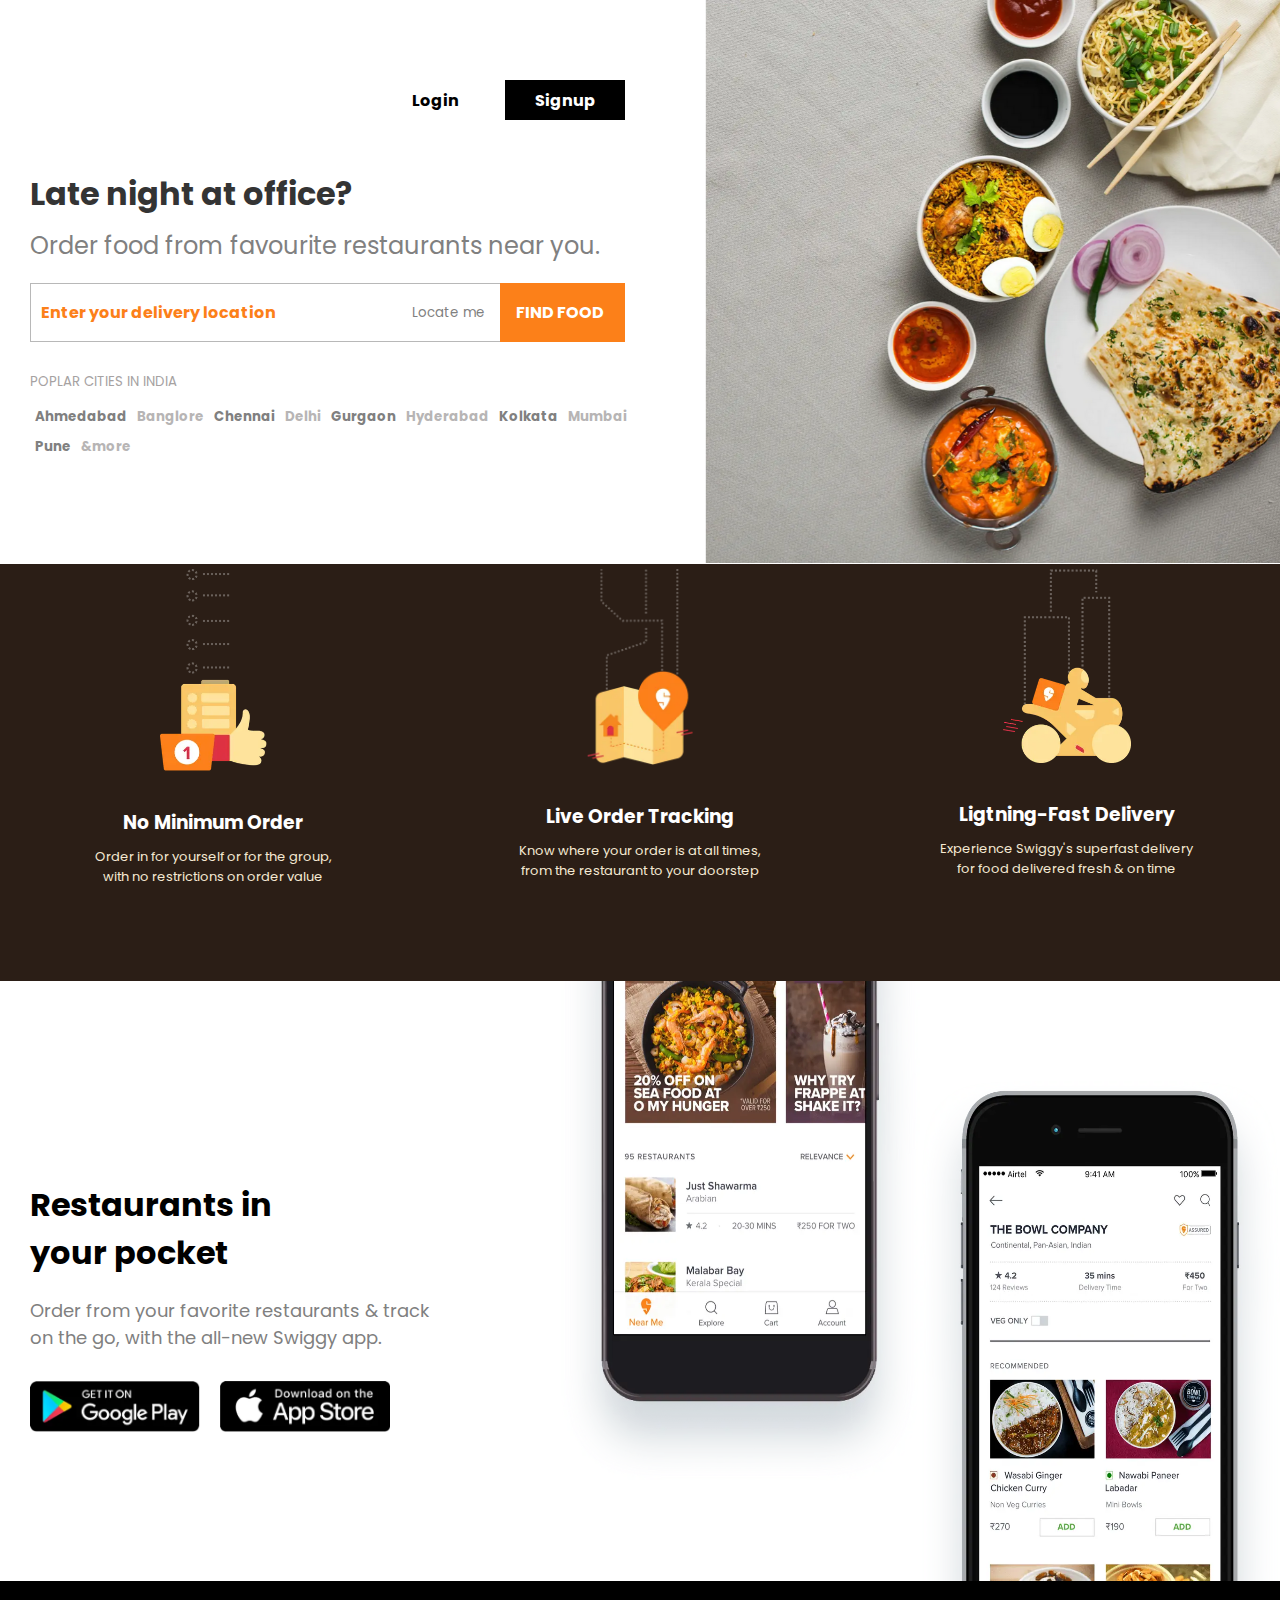
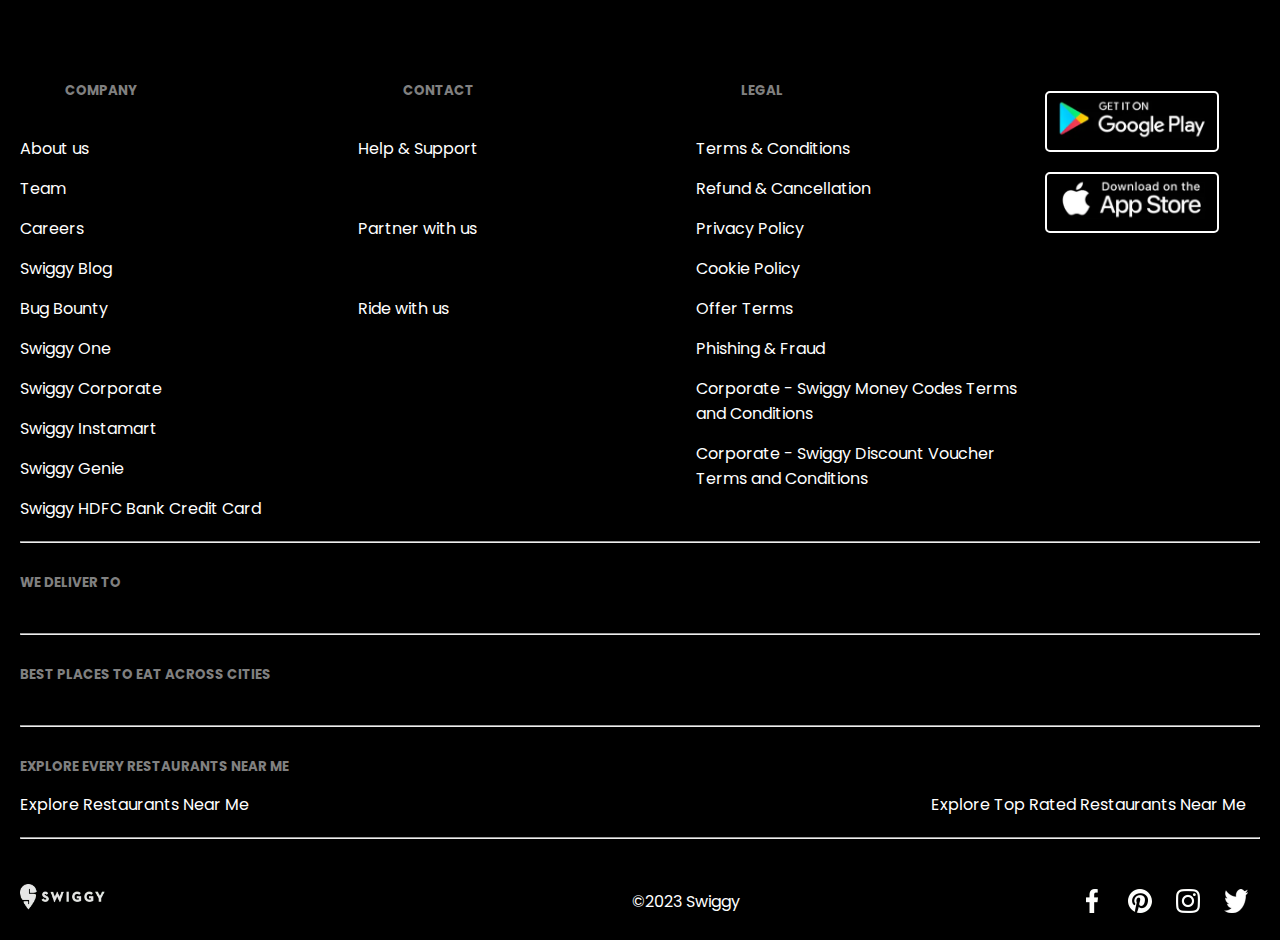
==== commit 37930bb3: "Merge branch 'dev' into dev-geevarghese" ====
--- a/SwiggyClone/index.html
+++ b/SwiggyClone/index.html
@@ -8,7 +8,7 @@
     <link rel="stylesheet" href="./assets/css/main.css" />
   </head>
 
-  <body>
+  <body class="index-body">
     <div class="landing-page-root">
       <!--Top Section containing all the elements in the inital window-->
       <div id="top" class="top">
@@ -77,7 +77,7 @@
           <h5
             style="
               color: rgb(166, 162, 162);
-              font-weight: lighter;
+              font-weight:normal;
               margin-bottom: 10px;
               margin-top: 30px;
             "
@@ -103,7 +103,7 @@
         <!--The image in the right side of the initial window-->
         <div class="topright">
           <img
-            style="width: 100%"
+            style="width: 575px"
             src="./assets/img/landingpage/landingpage1.png"
             alt=""
           />
@@ -227,15 +227,21 @@
       <div class="landing-page-footer">
         <div class="footer1">
           <div id="company" class="footer-1List">
-            <h5 style="padding-bottom: 20px; color: gray">COMPANY</h5>
+            <h5 style="padding-bottom: 20px; color: gray; margin-left: 45px">
+              COMPANY
+            </h5>
             <ul id="companyList" class="company-lit"></ul>
           </div>
           <div id="contact" class="footer-1List">
-            <h5 style="padding-bottom: 20px; color: gray">CONTACT</h5>
+            <h5 style="padding-bottom: 20px; color: gray; margin-left: 45px">
+              CONTACT
+            </h5>
             <ul id="contactList" class="contact-list"></ul>
           </div>
           <div id="legal" class="footer-1List">
-            <h5 style="padding-bottom: 20px; color: gray">LEGAL</h5>
+            <h5 style="padding-bottom: 20px; color: gray; margin-left: 45px">
+              LEGAL
+            </h5>
             <ul id="legalList"></ul>
           </div>
           <div class="footer1-buttons">
@@ -282,7 +288,7 @@
         <hr style="margin-top: 20px" />
 
         <!--We deliver to section-->
-        <h5 style="padding-top: 30px; padding-bottom: 20px; color: gray">
+        <h5 style="padding-top: 30px; margin-bottom: -20px; color: gray">
           WE DELIVER TO
         </h5>
 
@@ -295,7 +301,7 @@
 
         <!--Best places to eat section-->
         <hr style="margin-top: 20px" />
-        <h5 style="padding-top: 30px; padding-bottom: 20px; color: gray">
+        <h5 style="padding-top: 30px; margin-bottom: -20px; color: gray">
           BEST PLACES TO EAT ACROSS CITIES
         </h5>
 
@@ -308,12 +314,12 @@
 
         <!--Best Cuisines-->
         <hr style="margin-top: 20px" />
-        <h5 style="padding-top: 30px; padding-bottom: 20px; color: gray">
+        <!-- <h5 style="padding-top: 30px; padding-bottom: 20px; color: gray">
           BEST CUISINES NEAR ME
         </h5>
 
-        <hr style="margin-top: 20px" />
-        <h5 style="padding-top: 30px; padding-bottom: 20px; color: gray">
+        <hr style="margin-top: 20px" /> -->
+        <h5 style="padding-top: 30px; color: gray">
           EXPLORE EVERY RESTAURANTS NEAR ME
         </h5>
 
@@ -502,6 +508,7 @@
 
       <!-- Root Ends  -->
     </div>
+
     <script src="./assets/js/signinLogin.js"></script>
     <script src="./assets/js/landingscript.js"></script>
     <script>
@@ -611,5 +618,6 @@
     </script>
 
     <!--<script src="./assets/js/main.js"></script>-->
+
   </body>
 </html>
--- a/SwiggyClone/assets/css/main.css
+++ b/SwiggyClone/assets/css/main.css
@@ -64,6 +64,7 @@
   text-decoration: underline;
   font-size: 16px;
   font-weight: 510;
+  margin-top: 0;
   /* margin-top: 15px; */
 }
 
@@ -603,6 +604,10 @@
 }
 
 /* MELWIN CSS */
+.index-body{
+  margin: 0;
+  padding: 0;
+}
 
 .landing-page-root button {
   border-style: none;
@@ -640,31 +645,35 @@
 }
 
 .landing-page-root .landsButton {
-  /* margin-left: 100px; */
-  display: flex;
-  /* flex: 1; */
+  padding-right: 50px;
+  margin-top: 10px;
+  display: flex;
+  
 }
 
 .landing-page-root .signupButton {
   background-color: black;
   color: white;
   width: 120px;
-  height: 50px;
-  font-size: large;
+  height: 40px;
+  font-size: medium;
+  font-weight: bold;
 }
 
 .landing-page-root .loginButton {
-  background-color: var(--primary-color);
+  background-color: white;
+  
   width: 120px;
-  height: 50px;
-  font-size: large;
+  height: 40px;
+  font-size: medium;
+  font-weight: bold;
   margin-right: 10px;
 }
 
 .landing-page-root .topright {
   flex: 6;
   margin-left: 30px;
-  width: 50%;
+  /* width: 50%; */
 }
 
 .landing-page-root .location {
@@ -705,14 +714,14 @@
 
 .landing-page-root .locateMe {
   margin-left: 360px;
-  /* margin-top: 15px; */
+  margin-top: 15px;
   text-align: right;
   border-style: none;
   padding: 5px;
   /* background-color: rgb(175, 175, 175); */
   color: grey;
   position: absolute;
-  margin-top: 35px;
+  
   /* top: 2px; */
   width: 100px;
   background: none;
@@ -735,14 +744,15 @@
   color: gray;
   margin: 5px;
   font-weight: bold;
-  font-size: medium;
+  /* font-size: medium; */
 }
 
 .landing-page-root .topPlace2 {
   background-color: white;
   color: rgb(183, 181, 181);
   margin: 5px;
-  font-size: medium;
+  font-weight: bold;
+  /* font-size: medium; */
 }
 
 /*The seconsd section*/
@@ -750,7 +760,7 @@
 .landing-page-root .section2 {
   background-color: rgb(43, 30, 22);
   display: flex;
-  margin-top: -4px;
+  margin-top: -6px;
   padding-top: 5px;
 }
 
@@ -830,6 +840,7 @@
   margin-top: 20px;
 }
 
+.landing-page-footer 
 /* MELWIN CSS ENDS == NEEDS OPTIMIZATION*/
 
 /* GEEVARGHESE */
@@ -1230,17 +1241,24 @@
   box-shadow: 0 3px 8px #e9e9eb;
 }
 
-#menu-box-container img {
-  width: 100px;
-  height: auto;
-}
-
+
+    width: 150px;
+    height: 150px;
+    border-radius: 5px;
+    transition: transform 0.3s ease;
+}
+#menu-box-container img:hover {
+  transform: scale(1.1); /* Scale up the image on hover */
+
+}
 /*===========================================================*/
 
 #menu-headings-container {
-  display: block;
-  margin: 100px 300px 0px 300px;
-  font-family: ProximaNova, arial, Helvetica Neue, sans-serif;
+
+    display: block;
+    margin: 120px 10px 0px 200px;
+    font-family: ProximaNova, arial, Helvetica Neue, sans-serif;
+
 }
 
 #menu-headings-container .menu-head {
@@ -1250,6 +1268,21 @@
   margin: 20px;
   position: relative;
 }
+
+.menu-head .text-container, .menu-head .video-container{
+    flex:1;
+}
+ .video-element-container{
+    border-radius: 10%;
+    /* margin-left: 40px; */
+    background-color: transparent;
+  }
+  .video-element-container:hover{
+    box-shadow: 0 4px 8px 0 rgba(0, 0, 0, 0.2);
+  }
+  .text-container{
+    margin-right: 40px;
+  }
 
 #menu-headings-container .menu-head .head-left-side {
   max-width: 60%;
@@ -1281,7 +1314,7 @@
   font-size: 20px;
   color: #7e808c;
   margin-right: 20px;
-  line-height: 0.5;
+  line-height: 0.75;
 }
 
 /* #menu-headings-container .menu-head .head-left-side p {
@@ -1305,31 +1338,71 @@
   color: rgb(61, 155, 109);
 }
 
-.coupons-container {
-  margin-left: 350px;
-  width: 650px;
-  padding-bottom: 20px;
-  padding-top: 20px;
-  display: flex;
-}
-
-.coupons img {
-  width: 20px;
-  height: 15px;
-}
-
-.coupon-p {
-  font-weight: 600;
-  font-size: 0.7rem;
-  -ms-writing-mode: tb-lr;
-  writing-mode: vertical-lr;
-  transform: rotate(180deg);
-  padding-left: 4px;
-  text-align: center;
-  color: rgb(228, 109, 71);
-  border-left: 1px solid #e9e9eb;
-  float: left;
-  margin-right: 10px;
+
+    position: absolute;
+    /* right: 400px; */
+    margin-left: 550px;
+    bottom: 250px;
+    border: 1px solid #e9e9eb;
+    box-shadow: 0 1px 5px #f9f9f9;
+    border-radius: 6px;
+    text-align: center;
+    padding-top: 20px;
+    padding-right: 20px;
+    padding-left: 20px;
+    padding-bottom: 2px;
+    max-width: 100px;
+    /* float: right; */
+    background-color: #fff;
+    color: rgb(61, 155, 109);
+
+}
+ 
+.coupons-container{
+    /* margin-left: 200px; */
+    width:650px;
+    padding-bottom: 20px;
+    padding-top: 20px;
+    display:flex;
+}
+.coupons img{
+    width:20px;
+    height:15px;
+}
+.coupon-p{
+    font-weight: 600;
+    font-size: .7rem;
+    -ms-writing-mode: tb-lr;
+    writing-mode: vertical-lr;
+    transform: rotate(180deg);
+    padding-left: 4px;
+    text-align: center;
+    color: rgb(228, 109, 71);
+    border-left: 1px solid #e9e9eb;
+    float: left;
+    margin-right: 10px;
+}
+.coupon-1{
+    flex:1;
+    border: 1px solid #d3d3d7;
+    margin-right: 20px;
+    padding-top: 10px;
+    padding-left: 10px;
+    padding-bottom: 1px;
+    border-radius: 5%;
+    color:#93959f;
+}
+
+.coupon-2{
+    flex:1;
+    border: 1px solid #d3d3d7;
+    margin-right: 20px;
+    padding-top: 10px;
+    padding-left: 10px;
+    padding-bottom: 10px;
+    border-radius: 5%;
+    color:#93959f;
+
 }
 
 .coupon-1 {
@@ -1375,46 +1448,12 @@
   margin-top: 25px;
 }
 
-.menu-footer {
-  background-color: #f1f1f6;
-  color: #93959f;
-  margin-left: 320px;
-  margin-right: 320px;
-  font-weight: 300;
-  line-height: 1.5;
-  padding-bottom: 50px;
-}
-
-.menu-footer-top {
-  display: flex;
-  margin-left: 10px;
-  margin-bottom: 30px;
-  padding: 50px;
-  font-size: 20px;
-  border-bottom: 1px solid rgba(100, 100, 111, 0.2);
-  align-items: center;
-}
-
-.menu-footer-img {
-  flex: 1;
-  margin-right: 10px;
-}
-
-.menu-footer-license {
-  flex: 4;
-}
-
-.menu-footer-bottom {
-  margin-left: 10px;
-  margin-bottom: 30px;
-  font-size: 20px;
-  font-weight: 400;
-}
 
 #browse-btn {
   height: 40px;
   /* outline: none; */
-  border: 1px solid white;
+  background-color:transparent;
+  border:none;
   display: flex;
   justify-content: center;
   align-items: center;
@@ -1485,12 +1524,13 @@
 }
 
 .menu-search-bar-container {
-  position: absolute;
-  top: 100px;
-  right: 300px;
-  display: flex;
-  background: none;
-  border: none;
+
+    position: absolute;
+    top: 100px;
+    right: 350px;
+    display: flex;
+    background: none;
+    border: none;
 }
 
 .menu-search-bar-container input {
@@ -1515,4 +1555,182 @@
   color: #fff;
 }
 
+
+
+.cart-modal {
+    display: none; /* Hidden by default */
+    position: fixed;
+    z-index: 1;
+    right: 0;
+    top: 0;
+    width: 50%;
+    height: 100%;
+    overflow: auto;
+    background: linear-gradient(to top, #60b246, #FFFFFF);
+    animation: gradientAnimation 5s ease infinite;
+    background-size: 100% 200%;
+    background-position: 50% 50%;
+  }
+  
+  /* Create the moving gradient effect */
+  @keyframes gradientAnimation {
+    0% {
+      background-size: 100% 100%;
+      background-position: 50% 50%;
+    }
+    50% {
+      background-size: 100% 200%;
+      background-position: 50% 0%;
+    }
+    100% {
+      background-size: 100% 200%;
+      background-position: 50% 100%;
+    }
+  }
+  .cart-modal-content {
+  background-color: #fefefe;
+  margin: 30% auto;
+  padding: 20px;
+  border: none;
+  width: 80%;
+  max-width: 600px;
+  border-radius: 10px;
+  box-shadow: 0 4px 8px rgba(0, 0, 0, 0.2);
+  }
+  
+  .cart-close {
+    color: #aaa;
+    float: right;
+    font-size: 28px;
+    font-weight: bold;
+  }
+  
+  .cart-close:hover,
+  .cart-close:focus {
+    color: black;
+    text-decoration: none;
+    cursor: pointer;
+  }
+  
+  .cart-table {
+    width: 100%;
+    border-collapse: collapse;
+    margin-top: 20px;
+  }
+  
+  .cart-table th,
+  .cart-table td {
+    border: 1px solid #dddddd;
+    padding: 8px;
+    text-align: left;
+  }
+  
+  .cart-table th {
+    background-color: #f2f2f2;
+    font-weight: bold;
+    color:rgb(228, 109, 71);
+  }
+  
+  /* Alternate row colors */
+  .cart-table tr:nth-child(even) {
+    background-color: #f9f9f9;
+  }
+  
+  /* Hover effect on rows */
+  .cart-table tr:hover {
+    background-color: #e9e9e9;
+  }
+  .total-price{
+    font-weight: 700;
+  }
+  #viewCartBtn{
+    color: var(--secondary-color);
+    font-family: Poppins, sans-serif;
+    font-size: 16px;
+    background: white;
+    border:none;
+  }
+  #viewCartBtn:hover {
+    color: var(--primary-color);
+    cursor: pointer;
+}
+/* CSS for the moving cart animation */
+@keyframes moveCart {
+    0% {
+      transform: translateX(500%);
+    }
+    100% {
+      transform: translateX(0%);
+    }
+  }
+  
+  .cart-heading{
+    color:#60b246;
+    text-align: center;
+  }
+  /* Styling for the cart icon */
+  .moving-cart {
+    position: absolute;
+    bottom: 350px;
+    right: 500px;
+    width: 100px; /* Adjust the width as needed */
+    height: auto;
+    background-color: transparent;
+    animation: moveCart 10s infinite alternate; /* Adjust animation duration and properties */
+  }
+  .delete-cart-item-button{
+    color:white;
+    background: white;
+    border:none;
+    font-size: larger;
+    align-items: center;
+    margin-left: 10px;
+    float:right;
+    padding-left:10px;
+    padding-right:10px;
+    padding-top:1px;
+    padding-bottom:1px;
+    background-color: #60b246;
+    border-radius: 5px;
+    box-shadow: 0 4px 8px rgba(0, 0, 0, 0.2);
+  }
+
+  .menu-footer {
+    background-color: #f1f1f6;
+    color: #93959f;
+    margin-left: 180px;
+    margin-right: 180px;
+    font-weight: 300;
+    line-height: 1.5;
+    padding-bottom: 50px;
+}
+
+.menu-footer .menu-footer-top {
+    display:flex;
+    margin-left:10px;
+    margin-bottom:30px;
+    padding:30px;
+    font-size: 15px;
+    border-bottom: 1px solid rgba(100, 100, 111, 0.2);
+    align-items: center;
+
+}
+
+.menu-footer .menu-footer-img {
+  flex: 1;
+  margin-right: 10px;
+}
+
+.menu-footer .menu-footer-license {
+  flex: 4;
+}
+
+.menu-footer .menu-footer-bottom {
+  margin-left: 10px;
+  margin-bottom: 30px;
+  font-size: 20px;
+  font-weight: 400;
+}
+ 
+
 /* MERIN CSS ENDS */
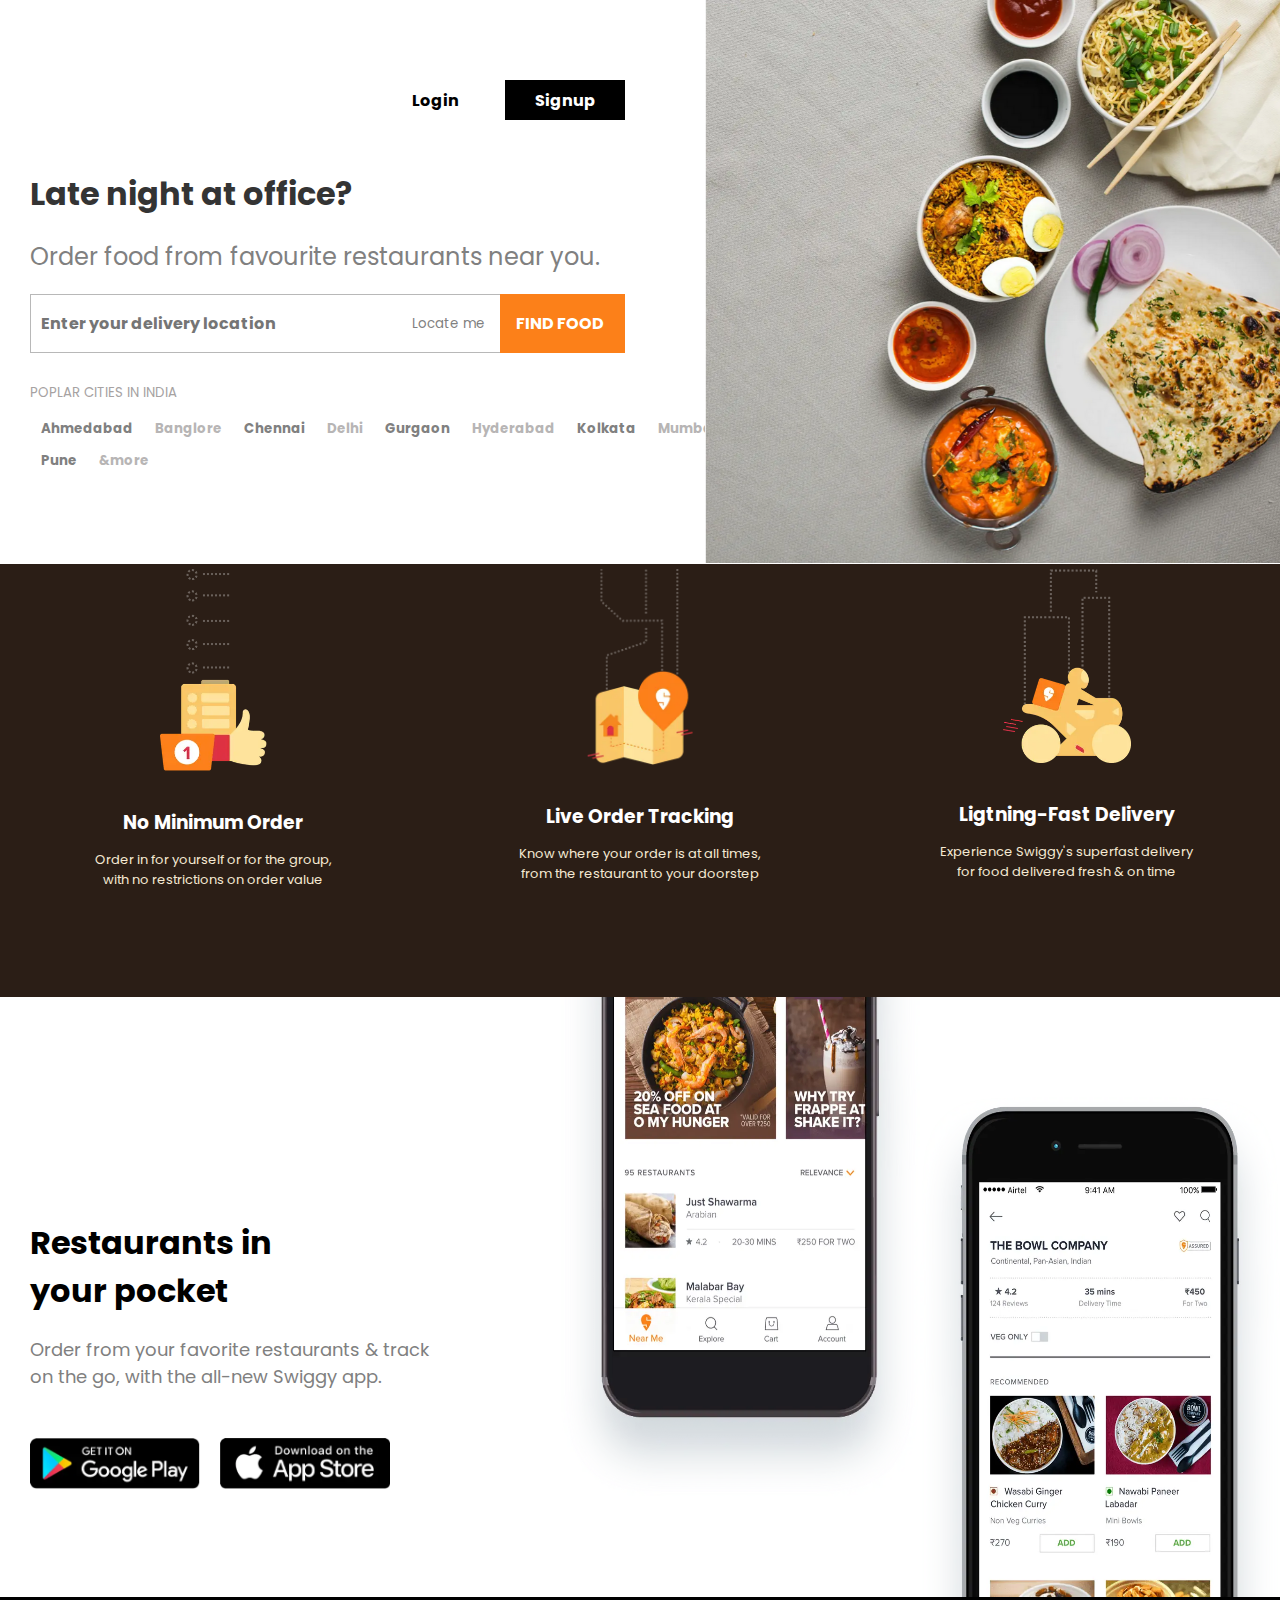
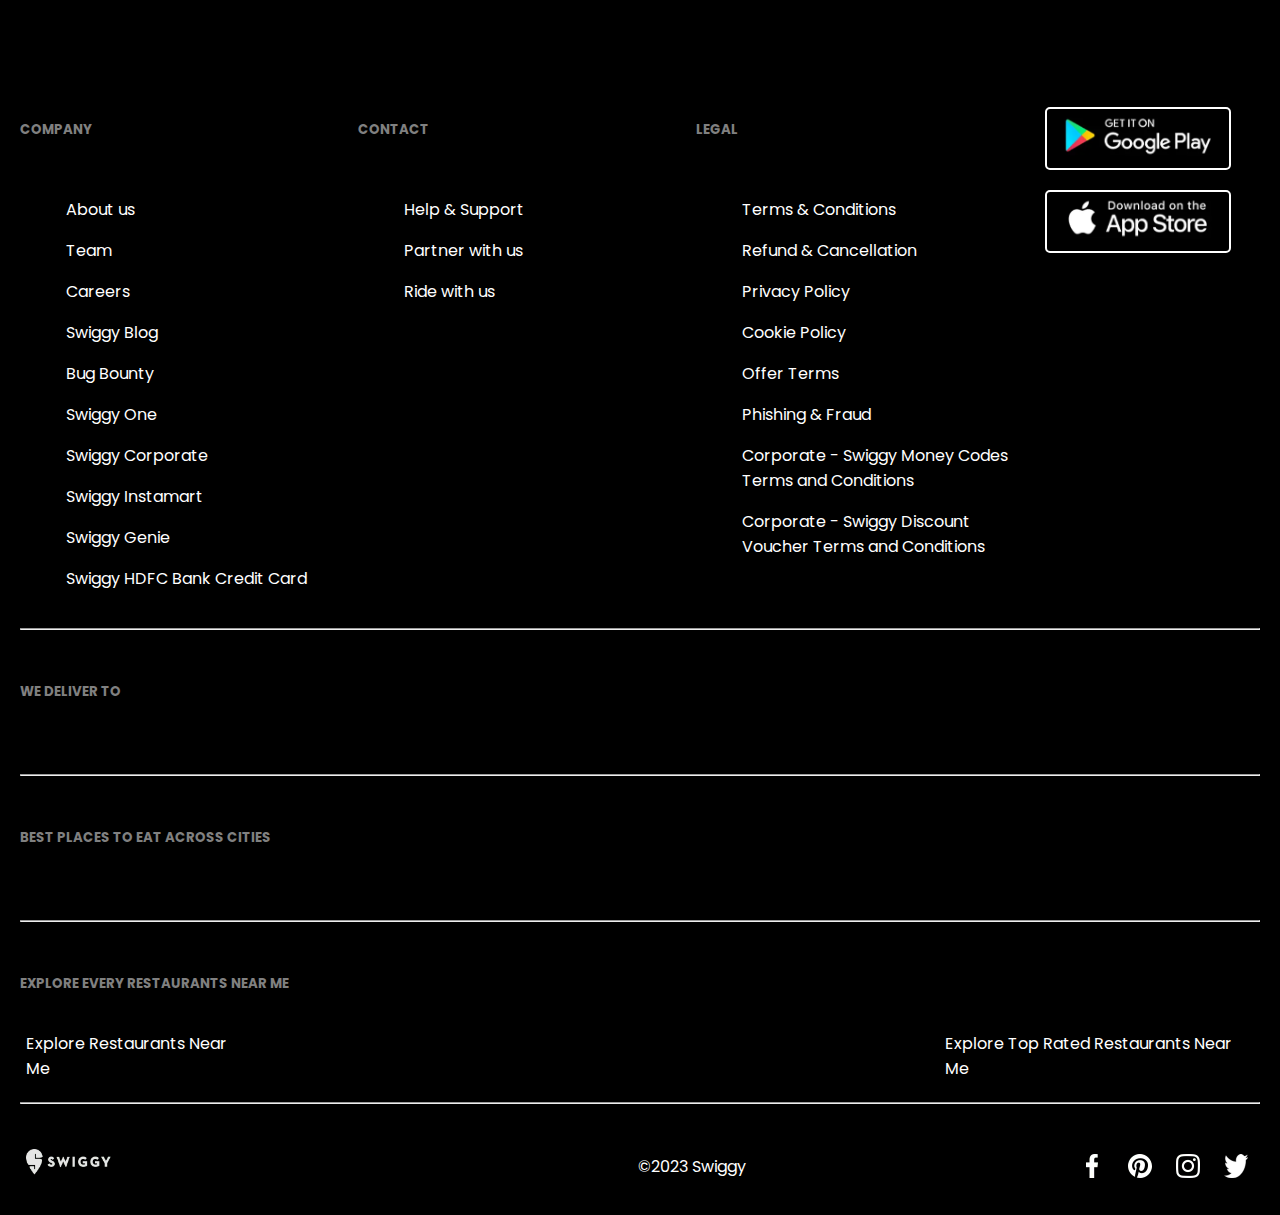
==== commit b514840c: "feat: added button functionalities in we deliver to and top places section" ====
--- a/SwiggyClone/index.html
+++ b/SwiggyClone/index.html
@@ -77,7 +77,7 @@
           <h5
             style="
               color: rgb(166, 162, 162);
-              font-weight:normal;
+              font-weight: normal;
               margin-bottom: 10px;
               margin-top: 30px;
             "
@@ -85,17 +85,17 @@
             POPLAR CITIES IN INDIA
           </h5>
           <div style="display: flex">
-            <button class="topPlace1">Ahmedabad</button>
-            <button class="topPlace2">Banglore</button>
-            <button class="topPlace1">Chennai</button>
-            <button class="topPlace2">Delhi</button>
-            <button class="topPlace1">Gurgaon</button>
-            <button class="topPlace2">Hyderabad</button>
-            <button class="topPlace1">Kolkata</button>
-            <button class="topPlace2">Mumbai</button>
+            <button id="topPlace1" class="topPlace1">Ahmedabad</button>
+            <button id="topPlace2" class="topPlace2">Banglore</button>
+            <button id="topPlace3" class="topPlace1">Chennai</button>
+            <button id="topPlace4" class="topPlace2">Delhi</button>
+            <button id="topPlace5" class="topPlace1">Gurgaon</button>
+            <button id="topPlace6" class="topPlace2">Hyderabad</button>
+            <button id="topPlace7" class="topPlace1">Kolkata</button>
+            <button id="topPlace8" class="topPlace2">Mumbai</button>
           </div>
           <div style="display: flex">
-            <button class="topPlace1">Pune</button>
+            <button id="topPlace9" class="topPlace1">Pune</button>
             <button class="topPlace2">&more</button>
           </div>
         </div>
@@ -227,21 +227,15 @@
       <div class="landing-page-footer">
         <div class="footer1">
           <div id="company" class="footer-1List">
-            <h5 style="padding-bottom: 20px; color: gray; margin-left: 45px">
-              COMPANY
-            </h5>
+            <h5 style="padding-bottom: 20px; color: gray">COMPANY</h5>
             <ul id="companyList" class="company-lit"></ul>
           </div>
           <div id="contact" class="footer-1List">
-            <h5 style="padding-bottom: 20px; color: gray; margin-left: 45px">
-              CONTACT
-            </h5>
+            <h5 style="padding-bottom: 20px; color: gray">CONTACT</h5>
             <ul id="contactList" class="contact-list"></ul>
           </div>
           <div id="legal" class="footer-1List">
-            <h5 style="padding-bottom: 20px; color: gray; margin-left: 45px">
-              LEGAL
-            </h5>
+            <h5 style="padding-bottom: 20px; color: gray">LEGAL</h5>
             <ul id="legalList"></ul>
           </div>
           <div class="footer1-buttons">
@@ -509,115 +503,10 @@
       <!-- Root Ends  -->
     </div>
 
-    <script src="./assets/js/signinLogin.js"></script>
     <script src="./assets/js/landingscript.js"></script>
-    <script>
-      firstNameInput.addEventListener("click", () =>
-        resetStyles(firstNameInput)
-      );
-      lastNameInput.addEventListener("click", () => resetStyles(lastNameInput));
-      emailInput.addEventListener("click", () => resetStyles(emailInput));
-      usernameInput.addEventListener("click", () => resetStyles(usernameInput));
-      passwordInput.addEventListener("click", () => resetStyles(passwordInput));
-
-      const signUpFormid = document.getElementById("signUpForm");
-      signUpFormid.addEventListener("submit", function (event) {
-        event.preventDefault();
-        validateForm();
-      });
-
-      function validateForm() {
-        // Reset styles and error messages
-        removeWrongSignupStyle();
-        let isValid = true;
-
-        if (!validateRequired(firstNameInput)) {
-          isValid = false;
-          showError(firstNameInput, "First Name cannot be empty");
-        }
-
-        if (!validateRequired(lastNameInput)) {
-          isValid = false;
-          showError(lastNameInput, "Last Name cannot be empty");
-        }
-
-        if (!validateRequired(emailInput)) {
-          isValid = false;
-          showError(emailInput, "Email cannot be empty");
-        } else if (!validateEmail(emailInput.value)) {
-          isValid = false;
-          showError(emailInput, "Invalid email format");
-        }
-
-        if (!validateRequired(usernameInput)) {
-          isValid = false;
-          showError(usernameInput, "Username cannot be empty");
-        }
-
-        if (!validateRequired(passwordInput)) {
-          isValid = false;
-          showError(passwordInput, "Password cannot be empty");
-        } else if (!validatePassword(passwordInput.value)) {
-          isValid = false;
-          showError(passwordInput, "Password must be alphanumeric");
-        }
-
-        if (isValid) {
-          // Form is valid, you can proceed with form submission or other actions
-          console.log(window.location.pathname);
-
-          const isIndexPage = window.location.pathname.endsWith("index.html");
-          if (isIndexPage) {
-            window.location.href = "home.html";
-          }
-
-          console.log("Form is valid");
-          document.cookie = `id=${tempid++};`;
-          document.cookie = `firstName=${firstNameInput.value};`;
-          console.log(`cookie= ${document.cookie}`);
-          setFromCookie(firstNameInput.value);
-          SignUpContainer.classList.add("hidden");
-          clearForm();
-        }
-      }
-
-      function validateRequired(input) {
-        return input.value.trim() !== "";
-      }
-
-      function validateEmail(email) {
-        const emailRegex = /\S+@\S+\.\S+/;
-        return emailRegex.test(email);
-      }
-
-      function validatePassword(password) {
-        // Password must contain at least one letter and one number
-        const passwordRegex = /^(?=.*[A-Za-z])(?=.*\d)/;
-        return passwordRegex.test(password);
-      }
-
-      function showError(input, message) {
-        const label = input.nextElementSibling;
-        label.textContent = message;
-        label.style.color = "#ff4444"; // Light red color
-        input.style.borderColor = "#ff4444"; // Light red color
-      }
-      function removeWrongSignupStyle() {
-        resetStyles(firstNameInput);
-        resetStyles(lastNameInput);
-        resetStyles(emailInput);
-        resetStyles(usernameInput);
-        resetStyles(passwordInput);
-      }
-      function resetStyles(input) {
-        const label = input.nextElementSibling;
-        label.textContent = label.getAttribute("data-original-text");
-        label.style.color = "#a2a3a6";
-        input.style.borderColor = "#a2a3a6";
-      }
-    </script>
+    <script src="./assets/js/login.js"></script>
+    <script src="./assets/js/signup.js"></script>
 
     <!--<script src="./assets/js/main.js"></script>-->
-
   </body>
 </html>
--- a/SwiggyClone/assets/css/main.css
+++ b/SwiggyClone/assets/css/main.css
@@ -1,8 +1,8 @@
 @import url("https://fonts.googleapis.com/css2?family=Poppins:ital,wght@0,100;0,200;0,300;0,400;0,500;0,600;0,700;0,800;0,900;1,100;1,200;1,300;1,400;1,500;1,600;1,700;1,800;1,900&display=swap");
 
 * {
-  margin: 0;
-  padding: 0;
+  /* margin: 0;
+  padding: 0; */
   box-sizing: border-box;
   font-family: "Poppins", sans-serif;
   scroll-behavior: smooth;
@@ -20,6 +20,8 @@
 }
 
 /* ==============Navigation Bar========== */
+
+
 
 header {
   z-index: 99999;
@@ -28,18 +30,46 @@
   top: 0;
   left: 0;
   backdrop-filter: blur(20px);
-  transition: 0.6s ease;
-}
-
-.nav-bar-container {
+  transition: .6s ease;
+  background: #fff;
+}
+
+header.sticky {
+  /* background: #fff; */
+  box-shadow: var(--box-shadow);
+}
+
+
+
+.nav-bar {
+  position: relative;
+  height: calc(4rem + 1rem);
+  max-width: 1250px;
+  display: flex;
+  justify-content: space-between;
+  align-items: center;
+  margin-left: auto;
+  margin-right: auto;
+  padding: 0 20px;
+  transition: .6s ease;
+
+}
+
+header.sticky .nav-bar {
+  /*set to 2.5(3rem) if needed*/
+  height: calc(2.5rem + 1rem);
+}
+
+
+
+/* .navigation {
   display: flex;
   position: relative;
   background: rgb(255, 255, 255);
   height: 80px;
   box-shadow: rgba(0, 0, 0, 0.1) 0px 10px 15px -3px,
     rgba(0, 0, 0, 0.05) 0px 4px 6px -2px;
-  /* margin-bottom: 100px; */
-}
+} */
 
 .nav-bar .logo {
   position: absolute;
@@ -65,7 +95,6 @@
   font-size: 16px;
   font-weight: 510;
   margin-top: 0;
-  /* margin-top: 15px; */
 }
 
 .nav-bar span {
@@ -75,7 +104,7 @@
   color: var(--secondary-color);
 }
 
-.nav-bar .nav-items {
+.nav-items {
   display: flex;
   list-style: none;
   position: absolute;
@@ -84,25 +113,41 @@
   color: var(--secondary-color);
 }
 
-.nav-bar .nav-items li {
+.nav-items li {
   margin-left: 45px;
   transition: 0.3s ease;
 }
 
-.nav-bar .nav-items i {
+.nav-items i {
   margin: 3px;
 }
 
-.nav-bar .address span i {
+.address span i {
   color: var(--primary-color);
   margin-left: 3px;
   font-weight: 650;
 }
 
-.nav-bar .nav-items :hover {
+.nav-items :hover {
   color: var(--primary-color);
   cursor: pointer;
 }
+
+
+
+/* added for test */
+#menu-btn {
+  width: 30px;
+  height: 30px;
+  display: none;
+}
+
+#menu-close {
+  display: none;
+}
+
+
+
 
 /* ==============Offers========== */
 
@@ -364,103 +409,32 @@
 }
 
 /*========Contact section========*/
-
-.contact {
+.contact-section{
   margin-top: 8em;
 }
-
-.contact .container .content {
-  display: flex;
-  justify-content: space-between;
-  width: 100%;
-}
-
-.contact-left h2 {
-  font-size: 2.1em;
-  font-weight: 800;
-  margin-bottom: 40px;
-}
-
-.contact-list li {
-  margin-bottom: 40px;
-  list-style: none;
-}
-
-.contact-list li h3 {
-  font-size: 1.3em;
-  font-weight: 600;
-  margin-bottom: 10px;
-}
-
-.contact-list li h3 i {
-  color: var(--primary-color);
-  font-size: 1.3em;
-  margin-right: 10px;
-}
-
-.contact-list li span {
-  color: var(--secondary-color);
-  margin-left: 40px;
-}
-
-.contact-list li span a {
-  color: var(--primary-color);
+.contactus-bg {
+  height: 50vh;
+  background-image: url('https://labs.swiggy.in/assets/contact-banner.jpg');
+  background-size: cover;
+  background-position:calc(70% + 5px) center;
+}
+.list-unstyled a {
   text-decoration: none;
 }
-
-.contact-right p {
-  color: var(--primary-color);
-  font-size: 1.6em;
-  margin-bottom: 30px;
-}
-
-.contact-right p span {
-  color: var(--primary-color);
-  font-weight: 700;
-}
-
-.contact-form input,
-.contact-form textarea {
-  border: none;
-  color: var(--primary-color);
-  background: var(--footer-bg-color);
-  font-size: var(--normal-font-size);
-  margin-bottom: 20px;
-  padding: 15px 40px 40px 20px;
-  border-radius: 5px;
-  outline: var(--primary-color);
-}
-
-.contact-form textarea {
-  width: 100%;
-  resize: none;
-}
-
-::placeholder {
-  color: var(--primary-color);
-}
-
-.contact-form .first-row input {
-  width: 100%;
-}
-
-.contact-form .second-row {
-  display: flex;
-  justify-content: space-between;
-}
-
-.contact-form .second-row input {
-  width: 48%;
-}
-
-.contact-form .btn {
-  border: none;
-  margin-top: 0;
-  border-radius: 5px;
-  cursor: pointer;
-  background: var(--primary-color);
-}
-
+.contactus-font {
+  font-family:"Poppins", sans-serif;
+}
+.orange-text::placeholder,.orange-text,.orange-text:focus,.orange-text:active {
+  color: #fc8019;
+}
+.contactus-btn-orange {
+  color: #fff;
+}
+.contactus-btn-orange, .contactus-btn-orange:hover,
+.contactus-btn-orange:focus {
+  background-color: #fc8019;
+  border-color: #fc8019;
+}
 /* ==========Contact Ends=========== */
 
 /* ==========Footer=========== */
@@ -604,7 +578,7 @@
 }
 
 /* MELWIN CSS */
-.index-body{
+.index-body {
   margin: 0;
   padding: 0;
 }
@@ -648,7 +622,6 @@
   padding-right: 50px;
   margin-top: 10px;
   display: flex;
-  
 }
 
 .landing-page-root .signupButton {
@@ -662,7 +635,7 @@
 
 .landing-page-root .loginButton {
   background-color: white;
-  
+
   width: 120px;
   height: 40px;
   font-size: medium;
@@ -721,7 +694,7 @@
   /* background-color: rgb(175, 175, 175); */
   color: grey;
   position: absolute;
-  
+
   /* top: 2px; */
   width: 100px;
   background: none;
@@ -840,7 +813,7 @@
   margin-top: 20px;
 }
 
-.landing-page-footer 
+.landing-page-footer
 /* MELWIN CSS ENDS == NEEDS OPTIMIZATION*/
 
 /* GEEVARGHESE */
@@ -1001,8 +974,8 @@
   pointer-events: none;
 }
 
-.login-signup-section .form input:focus ~ label,
-.login-signup-section input:not(:placeholder-shown) + label {
+.login-signup-section .form input:focus~label,
+.login-signup-section input:not(:placeholder-shown)+label {
   top: -9px;
   background-color: #ffffff;
 }
@@ -1024,6 +997,9 @@
 
 .mainDiv {
   margin: 20px 100px;
+  display: flex;
+  flex-direction: column;
+  justify-content: center;
   align-items: center;
 }
 
@@ -1036,19 +1012,25 @@
 .foodsTitle {
   font-family: "Basis Grotesque Pro";
   font-size: 24px;
-  color: #02060ceb;
+  color: #02060CEB;
 }
 
 .foodCards {
   border-radius: 20px;
   background-color: white;
-  margin: 10px 10px;
   /* box-shadow: 4px 29px #e8e8e8; */
   /* background-image: linear-gradient(to bottom, #f2f2f2 0%, rgba(236, 236, 236, 0) 100%); */
   box-shadow: 0 10px 12px 0 rgba(0, 0, 0, 0.1);
   align-items: center;
   text-align: center;
   padding: 20px 20px;
+  width: 47%;
+  margin: 10px;
+}
+
+.foodCards hr{
+  border-top: dotted 1px;
+  margin-bottom: 5px;
 }
 
 .foodCards img {
@@ -1058,14 +1040,18 @@
 }
 
 .foodCardsFrame {
-  display: grid;
-  grid-template-columns: repeat(2, 1fr);
+  width: 70%;
+  display: flex;
+  flex-wrap: wrap;
+  justify-content: space-between;
+  /* grid-template-columns: repeat(2, 1fr); */
   margin-top: 10px;
   background-color: #f5f6f8;
-  margin: 10px 100px;
+
   padding: 10px 10px;
 }
 
+
 .imageRatingsDiv {
   display: flex;
 }
@@ -1074,6 +1060,7 @@
   display: flex;
   justify-content: space-between;
 }
+
 
 .ratingsFrame {
   display: flex;
@@ -1099,6 +1086,7 @@
 }
 
 .restaurantRatings {
+
   display: flex;
   align-items: center;
   border: 1px solid black;
@@ -1120,13 +1108,13 @@
 }
 
 .searchBar {
-  width: 858px;
+  width: 820px;
   height: 48px;
   border: 1px solid #3e4152;
+  border-radius: 5px;
   color: #282c3f;
   font: 20px ProximaNova, arial, Helvetica Neue, sans-serif;
   margin-top: 150px;
-  margin-left: 150px;
   margin-bottom: 50px;
   display: flex;
 }
@@ -1141,26 +1129,26 @@
 }
 
 .searchBarBack {
+  height: 100%;
+  display: flex;
+  align-items: center;
+  margin-left: 5px;
+}
+
+.searchBarBack img {
+height: 60%;
+}
+
+.searchBarIcon {
+  margin-left: 585px;
   width: 40px;
-  height: 48px;
+  height: 100%;
+  display: flex;
   align-items: center;
 }
 
-.searchBarBack img {
-  width: 35px;
-  height: 40px;
-}
-
-.searchBarIcon {
-  margin-left: 600px;
-  width: 40px;
-  height: 48px;
-}
-
 .searchBarIcon img {
-  margin-top: 5px;
-  width: 25px;
-  height: 35px;
+  height: 50%;
 }
 
 /* BIVINA CSS ENDS*/
@@ -1171,7 +1159,7 @@
 
 #menu-box-container {
   display: block;
-  margin: 50px 300px 0px 300px;
+  margin: 50px 100px 0px 150px;
   font-family: ProximaNova, arial, Helvetica Neue, sans-serif;
 }
 
@@ -1241,24 +1229,24 @@
   box-shadow: 0 3px 8px #e9e9eb;
 }
 
-
-    width: 150px;
-    height: 150px;
-    border-radius: 5px;
-    transition: transform 0.3s ease;
-}
+#menu-box-container img {
+  width: 150px;
+  height: 150px;
+  border-radius: 5px;
+  transition: transform 0.3s ease;
+}
+
 #menu-box-container img:hover {
-  transform: scale(1.1); /* Scale up the image on hover */
-
-}
+  transform: scale(1.1);
+  /* Scale up the image on hover */
+}
+
 /*===========================================================*/
 
 #menu-headings-container {
-
-    display: block;
-    margin: 120px 10px 0px 200px;
-    font-family: ProximaNova, arial, Helvetica Neue, sans-serif;
-
+  display: block;
+  margin: 120px 10px 0px 200px;
+  font-family: ProximaNova, arial, Helvetica Neue, sans-serif;
 }
 
 #menu-headings-container .menu-head {
@@ -1269,23 +1257,27 @@
   position: relative;
 }
 
-.menu-head .text-container, .menu-head .video-container{
-    flex:1;
-}
- .video-element-container{
-    border-radius: 10%;
-    /* margin-left: 40px; */
-    background-color: transparent;
-  }
-  .video-element-container:hover{
-    box-shadow: 0 4px 8px 0 rgba(0, 0, 0, 0.2);
-  }
-  .text-container{
-    margin-right: 40px;
-  }
+.menu-head .text-container,
+.menu-head .video-container {
+  flex: 1;
+}
+
+.video-element-container {
+  border-radius: 10%;
+  /* margin-left: 40px; */
+  background-color: transparent;
+}
+
+.video-element-container:hover {
+  box-shadow: 0 4px 8px 0 rgba(0, 0, 0, 0.2);
+}
+
+.text-container {
+  margin-right: 40px;
+}
 
 #menu-headings-container .menu-head .head-left-side {
-  max-width: 60%;
+  max-width: 50%;
 }
 
 #menu-headings-container .menu-head .head-left-side span {
@@ -1314,104 +1306,68 @@
   font-size: 20px;
   color: #7e808c;
   margin-right: 20px;
-  line-height: 0.75;
+  line-height: 1.75;
 }
 
 /* #menu-headings-container .menu-head .head-left-side p {
-    margin-right: 20px;
-    font-weight: 300px;
-    font-size: 30px;
+  margin-right: 20px;
+  font-weight: 300px;
+  font-size: 30px;
 } */
 
 #menu-headings-container .menu-head .head-right-side button {
   position: absolute;
-  right: 20px;
-  bottom: 40px;
+  /* right: 400px; */
+  margin-left: 550px;
+  bottom: 300px;
   border: 1px solid #e9e9eb;
   box-shadow: 0 1px 5px #f9f9f9;
   border-radius: 6px;
   text-align: center;
-  padding: 20px;
+  padding-top: 20px;
+  padding-right: 20px;
+  padding-left: 20px;
+  padding-bottom: 2px;
   max-width: 100px;
-  float: right;
+  /* float: right; */
   background-color: #fff;
   color: rgb(61, 155, 109);
 }
 
-
-    position: absolute;
-    /* right: 400px; */
-    margin-left: 550px;
-    bottom: 250px;
-    border: 1px solid #e9e9eb;
-    box-shadow: 0 1px 5px #f9f9f9;
-    border-radius: 6px;
-    text-align: center;
-    padding-top: 20px;
-    padding-right: 20px;
-    padding-left: 20px;
-    padding-bottom: 2px;
-    max-width: 100px;
-    /* float: right; */
-    background-color: #fff;
-    color: rgb(61, 155, 109);
-
-}
- 
-.coupons-container{
-    /* margin-left: 200px; */
-    width:650px;
-    padding-bottom: 20px;
-    padding-top: 20px;
-    display:flex;
-}
-.coupons img{
-    width:20px;
-    height:15px;
-}
-.coupon-p{
-    font-weight: 600;
-    font-size: .7rem;
-    -ms-writing-mode: tb-lr;
-    writing-mode: vertical-lr;
-    transform: rotate(180deg);
-    padding-left: 4px;
-    text-align: center;
-    color: rgb(228, 109, 71);
-    border-left: 1px solid #e9e9eb;
-    float: left;
-    margin-right: 10px;
-}
-.coupon-1{
-    flex:1;
-    border: 1px solid #d3d3d7;
-    margin-right: 20px;
-    padding-top: 10px;
-    padding-left: 10px;
-    padding-bottom: 1px;
-    border-radius: 5%;
-    color:#93959f;
-}
-
-.coupon-2{
-    flex:1;
-    border: 1px solid #d3d3d7;
-    margin-right: 20px;
-    padding-top: 10px;
-    padding-left: 10px;
-    padding-bottom: 10px;
-    border-radius: 5%;
-    color:#93959f;
-
+.coupons-container {
+  /* margin-left: 200px; */
+  width: 650px;
+  padding-bottom: 20px;
+  padding-top: 20px;
+  display: flex;
+}
+
+.coupons img {
+  width: 20px;
+  height: 15px;
+}
+
+.coupon-p {
+  font-weight: 600;
+  font-size: 0.7rem;
+  -ms-writing-mode: tb-lr;
+  writing-mode: vertical-lr;
+  transform: rotate(180deg);
+  padding-left: 4px;
+  text-align: center;
+  color: rgb(228, 109, 71);
+  border-left: 1px solid #e9e9eb;
+  float: left;
+  margin-right: 10px;
 }
 
 .coupon-1 {
   flex: 1;
   border: 1px solid #d3d3d7;
-  margin-right: 80px;
+  margin-right: 20px;
   padding-top: 10px;
-  padding-bottom: 10px;
   padding-left: 10px;
+  padding-bottom: 1px;
   border-radius: 5%;
   color: #93959f;
 }
@@ -1419,41 +1375,51 @@
 .coupon-2 {
   flex: 1;
   border: 1px solid #d3d3d7;
+  margin-right: 20px;
   padding-top: 10px;
+  padding-left: 10px;
   padding-bottom: 10px;
-  padding-left: 10px;
   border-radius: 5%;
   color: #93959f;
 }
 
+.coupon-3 {
+  flex: 1;
+  border: 1px solid #d3d3d7;
+  padding-top: 10px;
+  padding-left: 10px;
+  padding-bottom: 10px;
+  border-radius: 5%;
+  color: #93959f;
+}
+
 /* 
-  #menu-headings-container .menu-head .head-left-side {
-    width: auto; 
-    height: auto; 
-    margin-left: 100px;
-    margin-top: 100px;
-  } */
+#menu-headings-container .menu-head .head-left-side {
+  width: auto; 
+  height: auto; 
+  margin-left: 100px;
+  margin-top: 100px;
+} */
 
 .menu-headings-above-hr {
   border: none;
   border-top: 1px dashed rgba(100, 100, 111, 0.2);
-  margin-left: 320px;
-  margin-right: 320px;
+  margin-left: 5px;
+  margin-top: 50px;
 }
 
 .menu-headings-under-hr {
   border-top: 1px solid rgba(100, 100, 111, 0.2);
-  margin-left: 320px;
-  margin-right: 320px;
+  margin-left: 190px;
+  margin-right: 225px;
   margin-top: 25px;
 }
-
 
 #browse-btn {
   height: 40px;
   /* outline: none; */
-  background-color:transparent;
-  border:none;
+  background-color: transparent;
+  border: none;
   display: flex;
   justify-content: center;
   align-items: center;
@@ -1499,8 +1465,8 @@
   /* Initially hide the menu */
   position: absolute;
   bottom: 30px;
-  /* Adjust the top value to position it below the button */
-  z-index: 100;
+  /* Adjust the top value to position wrt the button */
+  z-index: -100;
   /* control its stacking order */
   max-height: 180px;
   width: 350px;
@@ -1524,13 +1490,12 @@
 }
 
 .menu-search-bar-container {
-
-    position: absolute;
-    top: 100px;
-    right: 350px;
-    display: flex;
-    background: none;
-    border: none;
+  position: absolute;
+  top: 100px;
+  right: 350px;
+  display: flex;
+  background: none;
+  border: none;
 }
 
 .menu-search-bar-container input {
@@ -1555,39 +1520,41 @@
   color: #fff;
 }
 
-
-
 .cart-modal {
-    display: none; /* Hidden by default */
-    position: fixed;
-    z-index: 1;
-    right: 0;
-    top: 0;
-    width: 50%;
-    height: 100%;
-    overflow: auto;
-    background: linear-gradient(to top, #60b246, #FFFFFF);
-    animation: gradientAnimation 5s ease infinite;
+  display: none;
+  /* Hidden by default */
+  position: fixed;
+  z-index: 1;
+  right: 0;
+  top: 0;
+  width: 50%;
+  height: 100%;
+  overflow: auto;
+  background: linear-gradient(to top, #60b246, #ffffff);
+  animation: gradientAnimation 5s ease infinite;
+  background-size: 100% 200%;
+  background-position: 50% 50%;
+}
+
+/* Create the moving gradient effect */
+@keyframes gradientAnimation {
+  0% {
+    background-size: 100% 100%;
+    background-position: 50% 50%;
+  }
+
+  50% {
     background-size: 100% 200%;
-    background-position: 50% 50%;
-  }
-  
-  /* Create the moving gradient effect */
-  @keyframes gradientAnimation {
-    0% {
-      background-size: 100% 100%;
-      background-position: 50% 50%;
-    }
-    50% {
-      background-size: 100% 200%;
-      background-position: 50% 0%;
-    }
-    100% {
-      background-size: 100% 200%;
-      background-position: 50% 100%;
-    }
-  }
-  .cart-modal-content {
+    background-position: 50% 0%;
+  }
+
+  100% {
+    background-size: 100% 200%;
+    background-position: 50% 100%;
+  }
+}
+
+.cart-modal-content {
   background-color: #fefefe;
   margin: 30% auto;
   padding: 20px;
@@ -1596,124 +1563,132 @@
   max-width: 600px;
   border-radius: 10px;
   box-shadow: 0 4px 8px rgba(0, 0, 0, 0.2);
-  }
-  
-  .cart-close {
-    color: #aaa;
-    float: right;
-    font-size: 28px;
-    font-weight: bold;
-  }
-  
-  .cart-close:hover,
-  .cart-close:focus {
-    color: black;
-    text-decoration: none;
-    cursor: pointer;
-  }
-  
-  .cart-table {
-    width: 100%;
-    border-collapse: collapse;
-    margin-top: 20px;
-  }
-  
-  .cart-table th,
-  .cart-table td {
-    border: 1px solid #dddddd;
-    padding: 8px;
-    text-align: left;
-  }
-  
-  .cart-table th {
-    background-color: #f2f2f2;
-    font-weight: bold;
-    color:rgb(228, 109, 71);
-  }
-  
-  /* Alternate row colors */
-  .cart-table tr:nth-child(even) {
-    background-color: #f9f9f9;
-  }
-  
-  /* Hover effect on rows */
-  .cart-table tr:hover {
-    background-color: #e9e9e9;
-  }
-  .total-price{
-    font-weight: 700;
-  }
-  #viewCartBtn{
-    color: var(--secondary-color);
-    font-family: Poppins, sans-serif;
-    font-size: 16px;
-    background: white;
-    border:none;
-  }
-  #viewCartBtn:hover {
-    color: var(--primary-color);
-    cursor: pointer;
-}
+}
+
+.cart-close {
+  color: #aaa;
+  float: right;
+  font-size: 28px;
+  font-weight: bold;
+}
+
+.cart-close:hover,
+.cart-close:focus {
+  color: black;
+  text-decoration: none;
+  cursor: pointer;
+}
+
+.cart-table {
+  width: 100%;
+  border-collapse: collapse;
+  margin-top: 20px;
+}
+
+.cart-table th,
+.cart-table td {
+  border: 1px solid #dddddd;
+  padding: 8px;
+  text-align: left;
+}
+
+.cart-table th {
+  background-color: #f2f2f2;
+  font-weight: bold;
+  color: rgb(228, 109, 71);
+}
+
+/* Alternate row colors */
+.cart-table tr:nth-child(even) {
+  background-color: #f9f9f9;
+}
+
+/* Hover effect on rows */
+.cart-table tr:hover {
+  background-color: #e9e9e9;
+}
+
+.total-price {
+  font-weight: 700;
+}
+
+#viewCartBtn {
+  color: var(--secondary-color);
+  font-family: Poppins, sans-serif;
+  font-size: 16px;
+  background: white;
+  border: none;
+}
+
+#viewCartBtn:hover {
+  color: var(--primary-color);
+  cursor: pointer;
+}
+
 /* CSS for the moving cart animation */
 @keyframes moveCart {
-    0% {
-      transform: translateX(500%);
-    }
-    100% {
-      transform: translateX(0%);
-    }
-  }
-  
-  .cart-heading{
-    color:#60b246;
-    text-align: center;
-  }
-  /* Styling for the cart icon */
-  .moving-cart {
-    position: absolute;
-    bottom: 350px;
-    right: 500px;
-    width: 100px; /* Adjust the width as needed */
-    height: auto;
-    background-color: transparent;
-    animation: moveCart 10s infinite alternate; /* Adjust animation duration and properties */
-  }
-  .delete-cart-item-button{
-    color:white;
-    background: white;
-    border:none;
-    font-size: larger;
-    align-items: center;
-    margin-left: 10px;
-    float:right;
-    padding-left:10px;
-    padding-right:10px;
-    padding-top:1px;
-    padding-bottom:1px;
-    background-color: #60b246;
-    border-radius: 5px;
-    box-shadow: 0 4px 8px rgba(0, 0, 0, 0.2);
-  }
-
-  .menu-footer {
-    background-color: #f1f1f6;
-    color: #93959f;
-    margin-left: 180px;
-    margin-right: 180px;
-    font-weight: 300;
-    line-height: 1.5;
-    padding-bottom: 50px;
+  0% {
+    transform: translateX(500%);
+  }
+
+  100% {
+    transform: translateX(0%);
+  }
+}
+
+.cart-heading {
+  color: #60b246;
+  text-align: center;
+}
+
+/* Styling for the cart icon */
+.moving-cart {
+  position: absolute;
+  bottom: 350px;
+  right: 500px;
+  width: 100px;
+  /* Adjust the width as needed */
+  height: auto;
+  background-color: transparent;
+  animation: moveCart 10s infinite alternate;
+  /* Adjust animation duration and properties */
+}
+
+.delete-cart-item-button {
+  color: white;
+  background: white;
+  border: none;
+  font-size: larger;
+  align-items: center;
+  margin-left: 10px;
+  float: right;
+  padding-left: 10px;
+  padding-right: 10px;
+  padding-top: 1px;
+  padding-bottom: 1px;
+  background-color: #60b246;
+  border-radius: 5px;
+  box-shadow: 0 4px 8px rgba(0, 0, 0, 0.2);
+}
+
+.menu-footer {
+  background-color: #f1f1f6;
+  color: #93959f;
+  margin-left: 180px;
+  margin-right: 180px;
+  font-weight: 300;
+  line-height: 1.5;
+  padding-bottom: 50px;
 }
 
 .menu-footer .menu-footer-top {
-    display:flex;
-    margin-left:10px;
-    margin-bottom:30px;
-    padding:30px;
-    font-size: 15px;
-    border-bottom: 1px solid rgba(100, 100, 111, 0.2);
-    align-items: center;
-
+  display: flex;
+  margin-left: 10px;
+  margin-bottom: 30px;
+  padding: 30px;
+  font-size: 15px;
+  border-bottom: 1px solid rgba(100, 100, 111, 0.2);
+  align-items: center;
 }
 
 .menu-footer .menu-footer-img {
@@ -1731,6 +1706,779 @@
   font-size: 20px;
   font-weight: 400;
 }
- 
 
 /* MERIN CSS ENDS */
+
+
+
+
+
+/* TEST MODE */
+/*========Media query max-width 1070px========*/
+@media screen and (max-width: 1070px) {
+
+  /*========Header navigation menu========*/
+  .navigation {
+    position: fixed;
+    /* width: auto; */
+    max-width: 500px;
+    /* margin-left: 100px; */
+
+    height: 100vh;
+    top: 0;
+    left: 0;
+    display: flex;
+    justify-content: center;
+    align-items: center;
+    background: var(--transparent-color-01);
+    visibility: hidden;
+    opacity: 0;
+    transition: .3s ease;
+    position: absolute;
+  }
+
+  .navigation.active {
+    visibility: visible;
+    opacity: 1;
+  }
+
+
+
+  /* added for test  test success do not remove*/
+  #menu-btn {
+    display: initial;
+    /* added test */
+    font-size: 1.6rem;
+    padding: 20px 20 0px 0px;
+  }
+
+  #menu-close {
+    display: inline;
+    align-items: end;
+    padding: 10px;
+    font-size: 1.2rem;
+    top: 0;
+    right: 0;
+    position: absolute;
+    margin: 10px;
+  }
+
+  .nav-items {
+    position: relative;
+    background: #fdfdfd;
+    /* width: 100%; */
+    width: 600px;
+    max-width: 600px;
+    display: flex;
+    /* align-items: center; */
+    flex-direction: column;
+
+    padding: 40px;
+    border-radius: 10px;
+    box-shadow: var(--box-shadow);
+    transform: translateY(-50px);
+    transition: .3s ease;
+  }
+
+  .navigation.active .nav-items {
+    transform: translateY(0);
+  }
+
+
+  .nav-items li {
+    margin: 15px 50px;
+  }
+
+}
+
+
+
+
+/*========Media query max-width 730px========*/
+@media screen and (max-width: 769px) {
+
+  .section {
+    padding: 30px 40px;
+  }
+
+
+  /* ==============Offers========== */
+
+  .offers {
+    margin-top: 50px;
+  }
+
+  .offer-container {
+    display: flex;
+    overflow: scroll;
+    overflow-y: hidden;
+  }
+
+  .offer-title {
+    margin: 18px 0;
+    font-size: 20px;
+  }
+
+  .offer-container .offer-box .offer-img {
+    width: 250px;
+    height: 150px;
+    margin-right: 15px;
+    /* padding: 20px; */
+    border-radius: 15px;
+    /* background-color: #000000; */
+  }
+
+  /*============== Whats on your mind ===================*/
+
+  .whats-on-container {
+    display: flex;
+    overflow: scroll;
+    overflow-y: hidden;
+  }
+
+  .whats-on-title {
+    margin: 16px 0;
+    font-size: 20px;
+  }
+
+  .whats-on-container .whats-on-box {
+    display: block;
+    align-items: center;
+    /* text-align: center; */
+  }
+
+  .whats-on-container .whats-on-box img {
+    width: 80px;
+    height: 100px;
+    border-radius: 50%;
+    margin-right: 60px;
+  }
+
+
+
+  /*================ Top Restaurants =================*/
+
+  .top-rest-container {
+    display: flex;
+    overflow: scroll;
+    overflow-y: hidden;
+  }
+
+  .top-rest-title {
+    margin: 16px 0;
+    font-size: 20px;
+  }
+
+  .top-rest-container .top-rest-box {
+    display: block;
+    align-items: center;
+    /* text-align: center; */
+  }
+
+  .top-rest-container .top-rest-box img {
+    width: 140px;
+    height: 100px;
+    border-radius: 10px;
+    margin-right: 20px;
+  }
+
+  .top-rest-container .top-rest-box .item-name {
+    margin-top: 3px;
+    font-size: 16px;
+    margin-left: 6px;
+    color: #404041;
+  }
+
+  .top-rest-container .top-rest-box p i {
+    background-color: rgb(2, 129, 36);
+    padding: 4px;
+    border-radius: 50%;
+    color: rgb(255, 255, 255);
+    font-size: 10px;
+    font-weight: 550;
+    margin-left: 6px;
+  }
+
+  .top-rest-container .top-rest-box .rating {
+    font-size: 14px;
+    font-weight: 515;
+  }
+
+  .top-rest-container .top-rest-box .category {
+    font-size: 15px;
+    margin-left: 6px;
+    color: var(--secondary-color);
+  }
+
+  .top-rest-container .top-rest-box .location {
+    font-size: 15px;
+    margin-left: 6px;
+    color: var(--secondary-color);
+  }
+
+
+
+
+
+
+
+
+  /*======== Restaurants With Online Delivery =========*/
+
+  .rest-online-container {
+    display: grid;
+    grid-template-columns: auto auto auto auto;
+    row-gap: 20px;
+    /* overflow: scroll; */
+    /* overflow-y: hidden; */
+  }
+
+  .rest-online-title {
+    margin-top: 18px;
+    margin-bottom: 10px;
+    font-size: 23px;
+  }
+
+  .rest-online .filter-container {
+    display: none;
+  }
+
+
+  .rest-online-container .rest-online-box {
+    display: block;
+    align-items: center;
+    /* text-align: center; */
+  }
+
+  .rest-online-container .rest-online-box img {
+    width: 130px;
+    height: 80px;
+    border-radius: 10px;
+    margin-right: 30px;
+  }
+
+  .rest-online-container .rest-online-box .item-name {
+    margin-top: 3px;
+    font-size: 14px;
+    margin-left: 6px;
+    color: #404041;
+  }
+
+  .rest-online-container .rest-online-box p i {
+    background-color: rgb(2, 129, 36);
+    padding: 4px;
+    border-radius: 50%;
+    color: rgb(255, 255, 255);
+    font-size: 10px;
+    font-weight: 550;
+    margin-left: 6px;
+  }
+
+  .rest-online-container .rest-online-box .rating {
+    font-size: 14px;
+    font-weight: 515;
+  }
+
+  .rest-online-container .rest-online-box .category {
+    font-size: 15px;
+    margin-left: 6px;
+    color: var(--secondary-color);
+  }
+
+  .rest-online-container .rest-online-box .location {
+    font-size: 15px;
+    margin-left: 6px;
+    color: var(--secondary-color);
+  }
+
+
+
+
+
+
+
+
+
+
+  /* ==========Footer=========== */
+
+  .footer .footer-container {
+    display: block;
+  }
+
+  .footer-container .top-section {
+    display: block;
+    background-color: rgb(240, 240, 245);
+    /* justify-content: center; */
+  }
+
+  .footer-container .top-section .top-left {
+
+    padding-top: 20px;
+    padding-bottom: 60px;
+
+
+  }
+
+  .footer-container .top-section .top-left h3 {
+    font-size: 24px;
+    font-weight: 800;
+    line-height: 32px;
+    letter-spacing: -0.6px;
+    color: rgba(2, 6, 12, 0.75);
+  }
+
+  .footer-container .top-section .top-right {
+    display: flex;
+    margin-top: 70px;
+    /* right: 150px; */
+  }
+
+  .footer-container .top-section .top-right img {
+    width: 100px;
+    height: 40px;
+    margin: 5px;
+  }
+
+
+
+
+  /* bottom section */
+  .footer-container .bottom-section {
+    display: flex;
+    justify-content: space-between;
+    background-color: rgb(2, 6, 12);
+    /* position: relative; */
+    padding-left: 40px;
+    padding-right: 40px;
+    padding-top: 40px;
+  }
+
+
+}
+
+
+
+
+
+
+/*========Media query max-width 450px========*/
+@media screen and (max-width: 450px) {
+
+  .section {
+    padding: 20px 15px;
+  }
+
+  .nav-bar .logo {
+    left: 6px;
+    top: 12px;
+  }
+
+  .nav-bar .logo img {
+    width: 30px;
+    left: 50px;
+  }
+
+  .nav-bar .address {
+    display: flex;
+    position: absolute;
+    left: 120px;
+    top: 24px;
+  }
+
+  .nav-bar p {
+    text-decoration: underline;
+    font-size: 13px;
+    font-weight: 510;
+    margin-top: 0;
+  }
+
+  .nav-bar span {
+    margin-top: 1px;
+    margin-left: 8px;
+    font-size: 15px;
+    color: var(--secondary-color);
+  }
+
+
+
+
+
+
+
+  /* ==============Offers========== */
+
+  .offers {
+    margin-top: 50px;
+  }
+
+  .offer-container {
+    display: flex;
+    overflow: scroll;
+    overflow-y: hidden;
+  }
+
+  .offer-title {
+    margin: 18px 0;
+    font-size: 16px;
+  }
+
+  .offer-container .offer-box .offer-img {
+    width: 230px;
+    height: 130px;
+    margin-right: 15px;
+    /* padding: 20px; */
+    border-radius: 15px;
+    /* background-color: #000000; */
+  }
+
+  /*============== Whats on your mind ===================*/
+
+  .whats-on-container {
+    display: flex;
+    overflow: scroll;
+    overflow-y: hidden;
+  }
+
+  .whats-on-title {
+    margin: 16px 0;
+    font-size: 16px;
+  }
+
+  .whats-on-container .whats-on-box {
+    display: block;
+    align-items: center;
+    /* text-align: center; */
+  }
+
+  .whats-on-container .whats-on-box img {
+    width: 80px;
+    height: 100px;
+    border-radius: 50%;
+    margin-right: 30px;
+  }
+
+
+
+  /*================ Top Restaurants =================*/
+
+  .top-rest-container {
+    display: flex;
+    overflow: scroll;
+    overflow-y: hidden;
+  }
+
+  .top-rest-title {
+    margin: 12px 0;
+    font-size: 16px;
+  }
+
+  .top-rest-container .top-rest-box {
+    display: block;
+    align-items: center;
+    /* text-align: center; */
+  }
+
+  .top-rest-container .top-rest-box img {
+    width: 120px;
+    height: 80px;
+    border-radius: 10px;
+    margin-right: 15px;
+  }
+
+  .top-rest-container .top-rest-box .item-name {
+    margin-top: 3px;
+    font-size: 13x;
+    margin-left: 6px;
+    color: #404041;
+  }
+
+  .top-rest-container .top-rest-box p i {
+    background-color: rgb(2, 129, 36);
+    padding: 4px;
+    border-radius: 50%;
+    color: rgb(255, 255, 255);
+    font-size: 8px;
+    font-weight: 550;
+    margin-left: 6px;
+  }
+
+  .top-rest-container .top-rest-box .rating {
+    font-size: 12px;
+    font-weight: 515;
+  }
+
+  .top-rest-container .top-rest-box .category {
+    font-size: 13px;
+    margin-left: 6px;
+    color: var(--secondary-color);
+  }
+
+  .top-rest-container .top-rest-box .location {
+    font-size: 13px;
+    margin-left: 6px;
+    color: var(--secondary-color);
+  }
+
+
+
+  /*======== Restaurants With Online Delivery =========*/
+
+  .rest-online-container {
+    display: grid;
+    grid-template-columns: auto auto;
+    row-gap: 15px;
+    justify-content: space-between;
+    /* overflow: scroll; */
+    /* overflow-y: hidden; */
+  }
+
+  .rest-online-title {
+    margin-top: 18px;
+    margin-bottom: 10px;
+    font-size: 16px;
+  }
+
+  .rest-online .filter-container {
+    display: none;
+  }
+
+
+  .rest-online-container .rest-online-box {
+    display: block;
+    align-items: center;
+    /* text-align: center; */
+  }
+
+  .rest-online-container .rest-online-box img {
+    width: 175px;
+    height: 100px;
+    border-radius: 10px;
+    /* margin-right: 30px; */
+  }
+
+
+
+
+
+
+  /* =================Best Places to Eat =================*/
+
+  .best-places-container {
+    display: grid;
+    grid-template-columns: auto auto auto;
+    row-gap: 15px;
+  }
+
+  .best-places-title {
+    margin-top: 18px;
+    margin-bottom: 20px;
+    font-size: 16px;
+  }
+
+  .best-places-container .best-places-box {
+    /* width: 150px; */
+    display: block;
+    align-items: center;
+    border: 1px solid #dadada;
+    /* margin-right: 15px; */
+    padding: 10px 20px;
+    margin-right: 14px;
+    border-radius: 10px;
+    /* text-align: center; */
+    cursor: pointer;
+  }
+
+  .best-places-container .best-places-box a {
+    font-size: 11.5px;
+    color: var(--secondary-color);
+  }
+
+  /* =================Best Cuisines =================*/
+
+  .best-cuisines-container {
+    display: grid;
+    grid-template-columns: auto auto auto;
+    row-gap: 15px;
+  }
+
+  .best-cuisines-title {
+    margin-top: 18px;
+    margin-bottom: 20px;
+    font-size: 16px;
+  }
+
+  .best-cuisines-container .best-cuisines-box {
+    display: block;
+    align-items: center;
+    border: 1px solid #dadada;
+    /* margin-right: 15px; */
+    padding: 10px 20px;
+    margin-right: 14px;
+    border-radius: 10px;
+    /* text-align: center; */
+    cursor: pointer;
+  }
+
+  .best-cuisines-container .best-cuisines-box a {
+    font-size: 11.5px;
+    color: var(--secondary-color);
+  }
+
+
+
+
+
+  /* ==========Footer=========== */
+
+  .footer .footer-container {
+    display: block;
+  }
+
+  .footer-container .top-section {
+    display: block;
+    background-color: rgb(240, 240, 245);
+    /* justify-content: center; */
+  }
+
+  .footer-container .top-section .top-left {
+
+    padding-top: 20px;
+    padding-bottom: 60px;
+
+
+  }
+
+  .footer-container .top-section .top-left h3 {
+    font-size: 18px;
+    font-weight: 800;
+    line-height: 32px;
+    letter-spacing: -0.6px;
+    color: rgba(2, 6, 12, 0.75);
+  }
+
+  .footer-container .top-section .top-right {
+    display: flex;
+    margin-top: 100px;
+    /* right: 150px; */
+  }
+
+  .footer-container .top-section .top-right img {
+    width: 100px;
+    height: 40px;
+    margin: 5px;
+  }
+
+
+
+
+  /* bottom section */
+  .footer-container .bottom-section {
+    display: block;
+    justify-content: space-between;
+    background-color: rgb(2, 6, 12);
+    /* position: relative; */
+    /* padding-left: 40px;
+    padding-right: 40px; */
+    padding-top: 40px;
+  }
+
+
+
+  .footer-container .bottom-section .bottom-1 .footer-branding {
+    display: flex;
+  }
+
+  .footer-container .bottom-section .bottom-1 img {
+    width: 30px;
+    /* margin-right: 15px; */
+    margin-bottom: 15px;
+    filter: grayscale(100%);
+  }
+
+  .footer-container .bottom-section .bottom-1 h2 {
+    font-size: 27px;
+    color: #fff;
+  }
+
+  .footer-container .bottom-section .bottom-1 p {
+    font-size: 14px;
+    color: var(--third-color);
+    margin-bottom: 20px;
+  }
+
+  .footer-container .bottom-section .bottom-2 {
+    display: flex;
+    flex-direction: column;
+    /* margin: 40px; */
+    margin-bottom: 20px;
+  }
+
+  .footer-container .bottom-section .bottom-2 h3 {
+    color: #dadada;
+    font-size: 17px;
+  }
+
+  .footer-container .bottom-section .bottom-2 a {
+    font-size: 14px;
+    color: var(--third-color);
+    text-decoration: none;
+    margin: 5px 0px;
+  }
+
+  .footer-container .bottom-section .bottom-3 {
+    display: flex;
+    flex-direction: column;
+    /* margin: 40px; */
+    margin-bottom: 20px;
+  }
+
+  .footer-container .bottom-section .bottom-3 h3 {
+    color: #dadada;
+    font-size: 17px;
+  }
+
+  .footer-container .bottom-section .bottom-3 a {
+    font-size: 14px;
+    color: var(--third-color);
+    text-decoration: none;
+    margin: 5px 0px;
+  }
+
+  .footer-container .bottom-section .bottom-3 .top {
+    display: flex;
+    flex-direction: column;
+    margin-bottom: 30px;
+  }
+
+  .footer-container .bottom-section .bottom-3 .bottom {
+    display: flex;
+    flex-direction: column;
+    margin-bottom: 30px;
+    text-align: start;
+    /* margin-left: 20px; */
+  }
+
+  .footer-container .bottom-section .bottom-4 {
+    display: flex;
+    flex-direction: column;
+    margin-bottom: 20px;
+    /* margin: 40px; */
+  }
+
+  .footer-container .bottom-section .bottom-4 h3 {
+    color: #dadada;
+    font-size: 17px;
+  }
+
+  .footer-container .bottom-section .bottom-4 a {
+    font-size: 14px;
+    color: var(--third-color);
+    text-decoration: none;
+    margin: 5px 0px;
+  }
+
+
+
+
+}